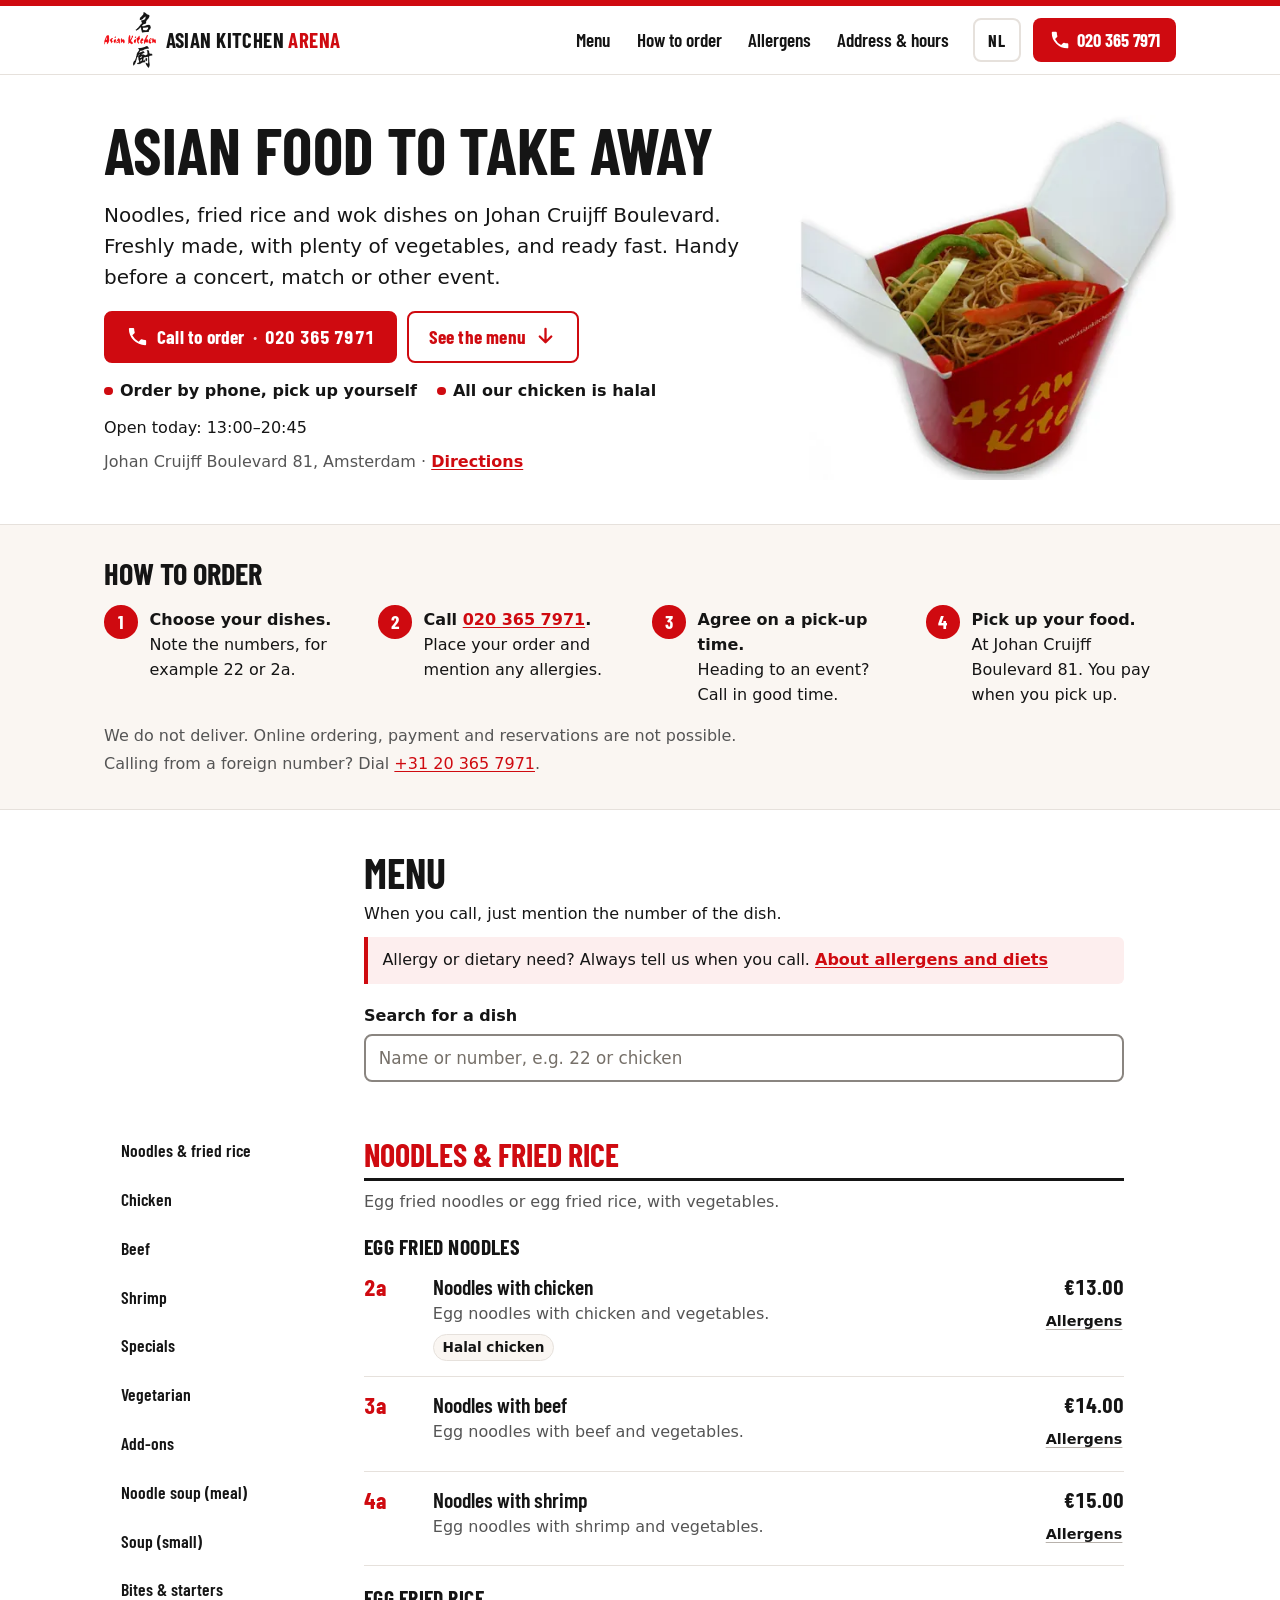
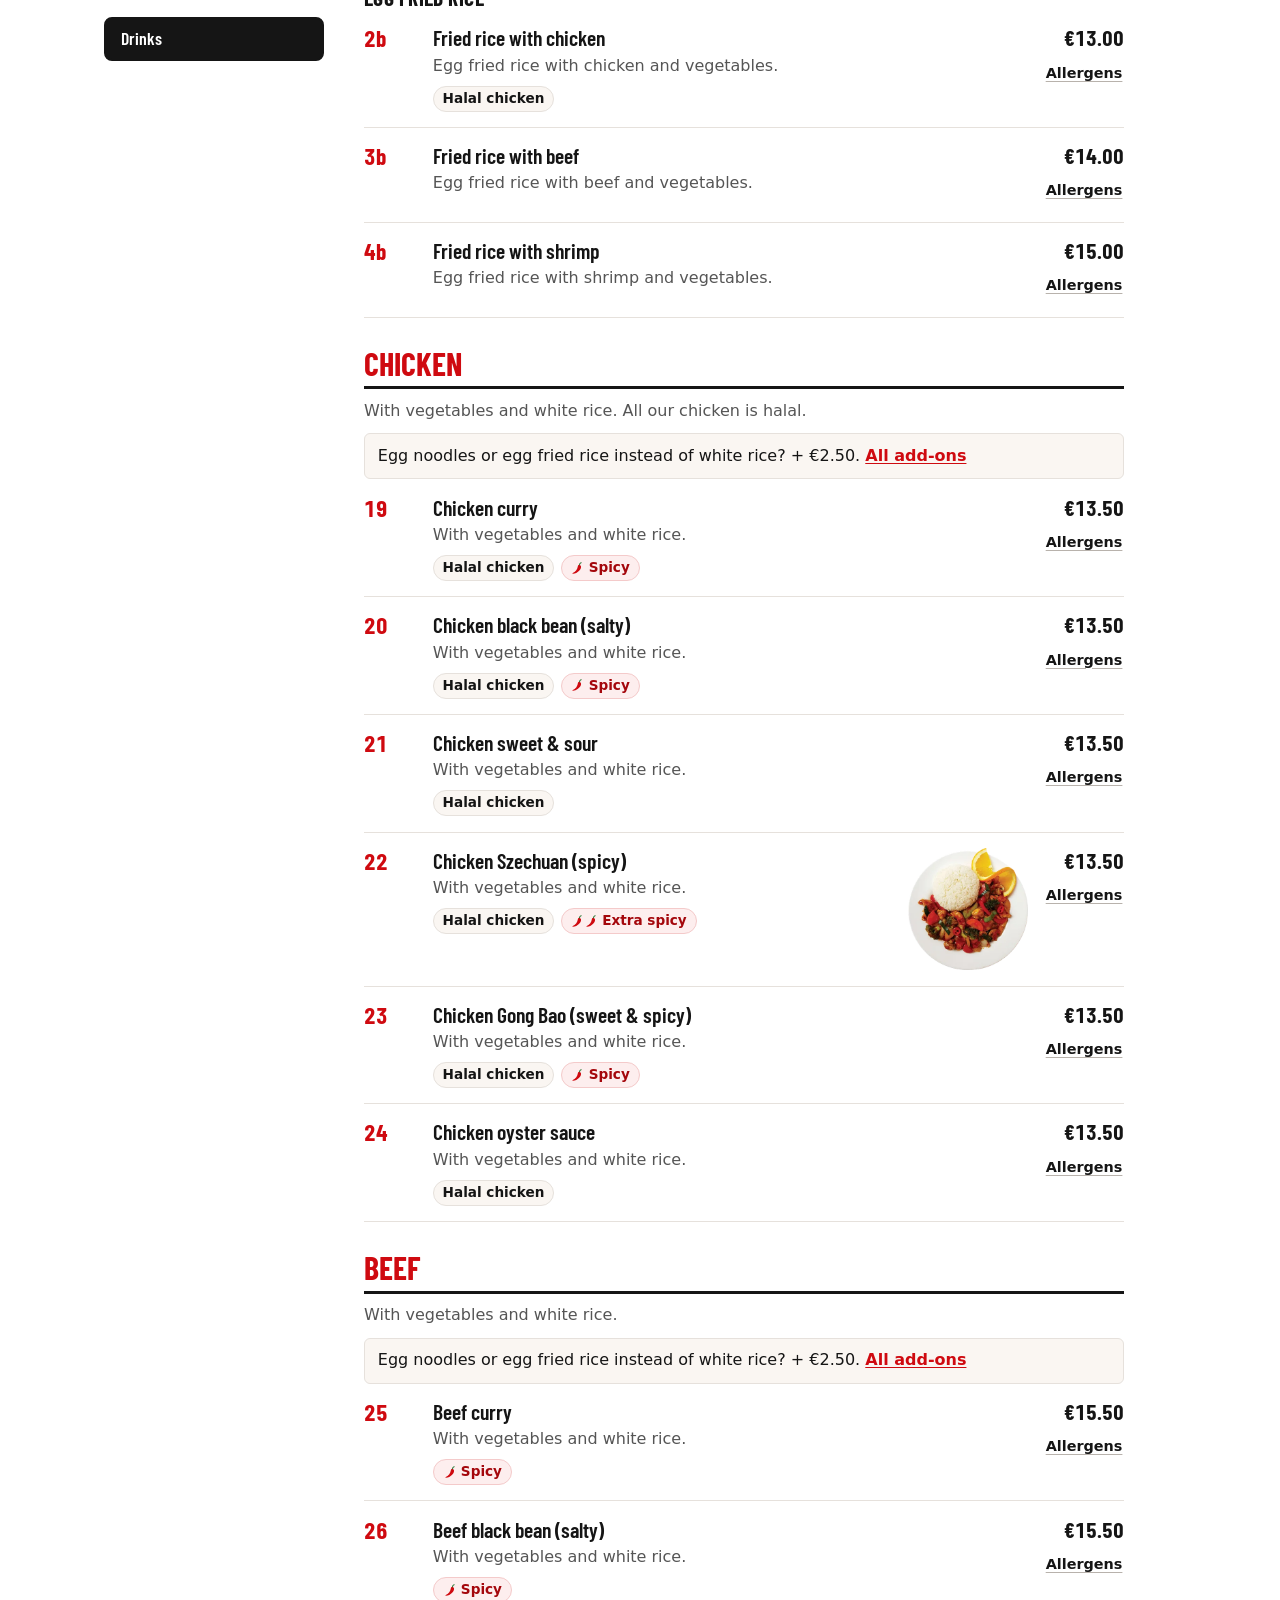
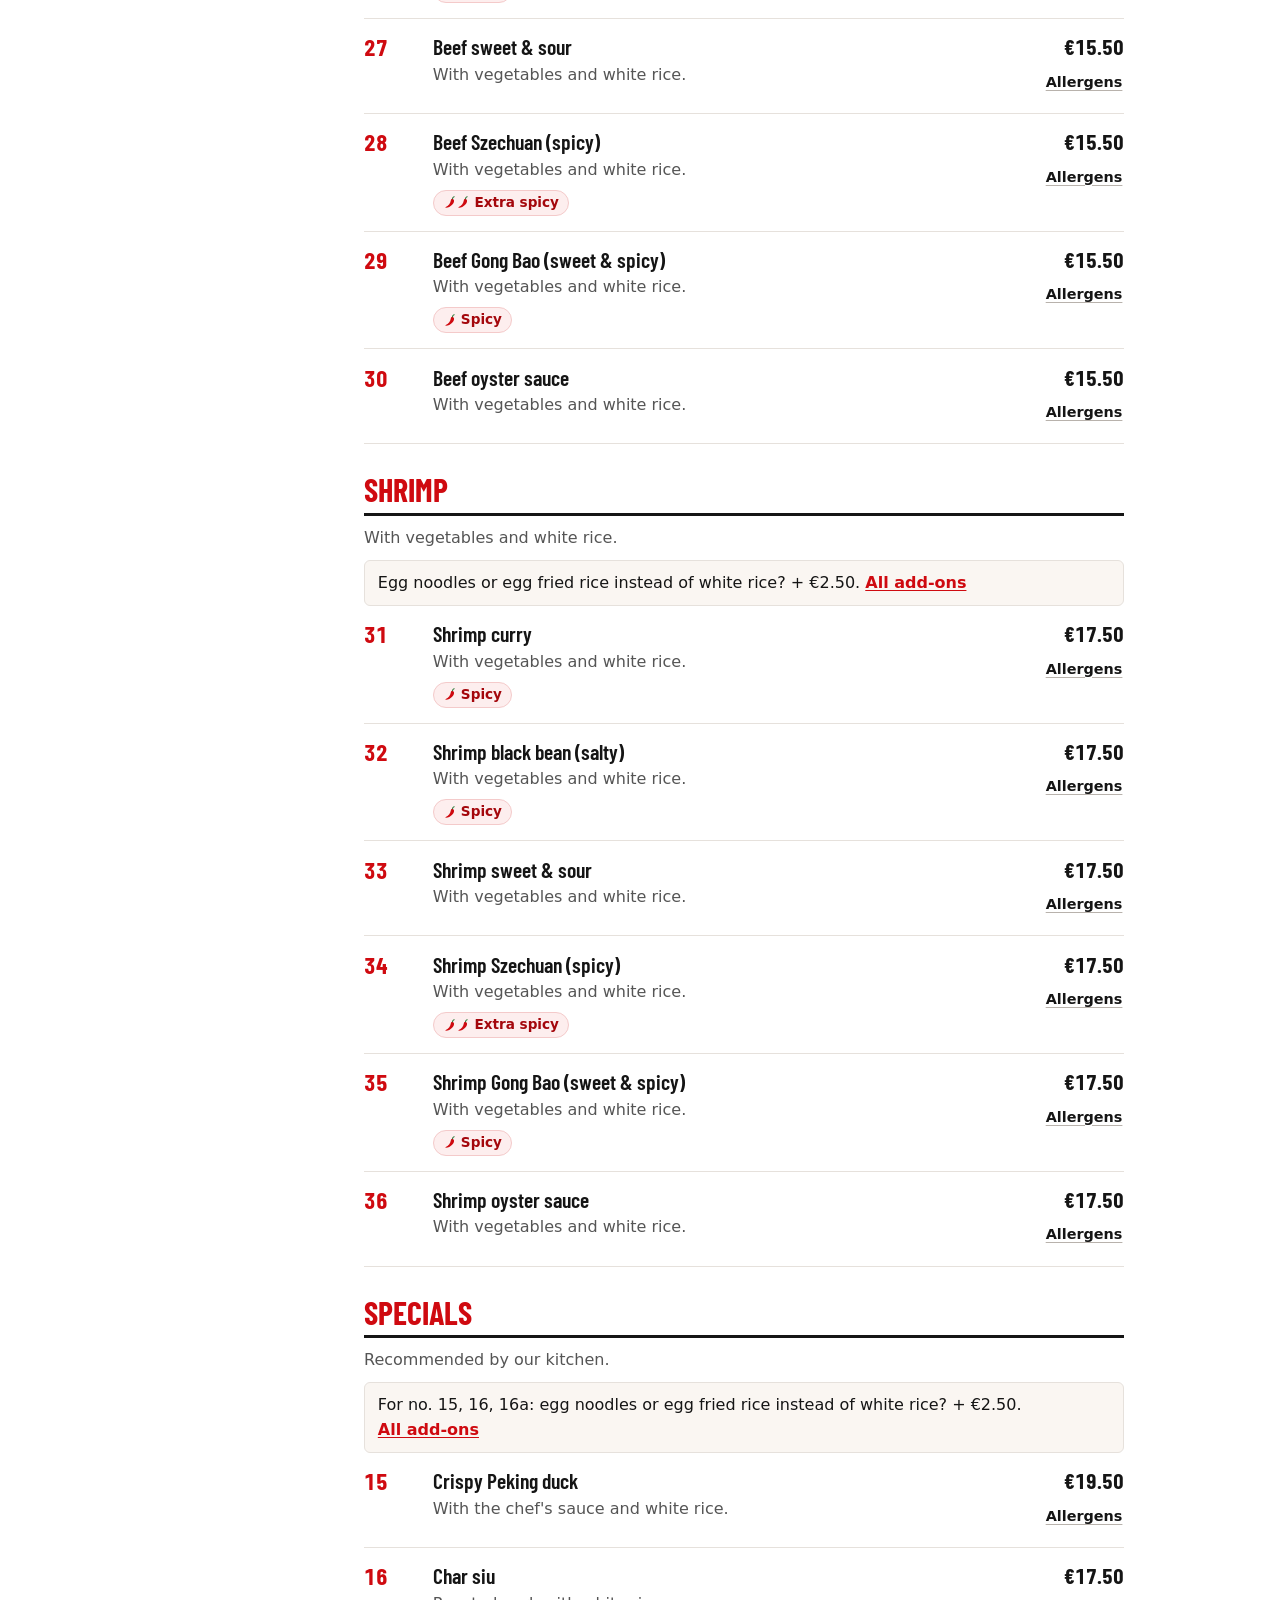
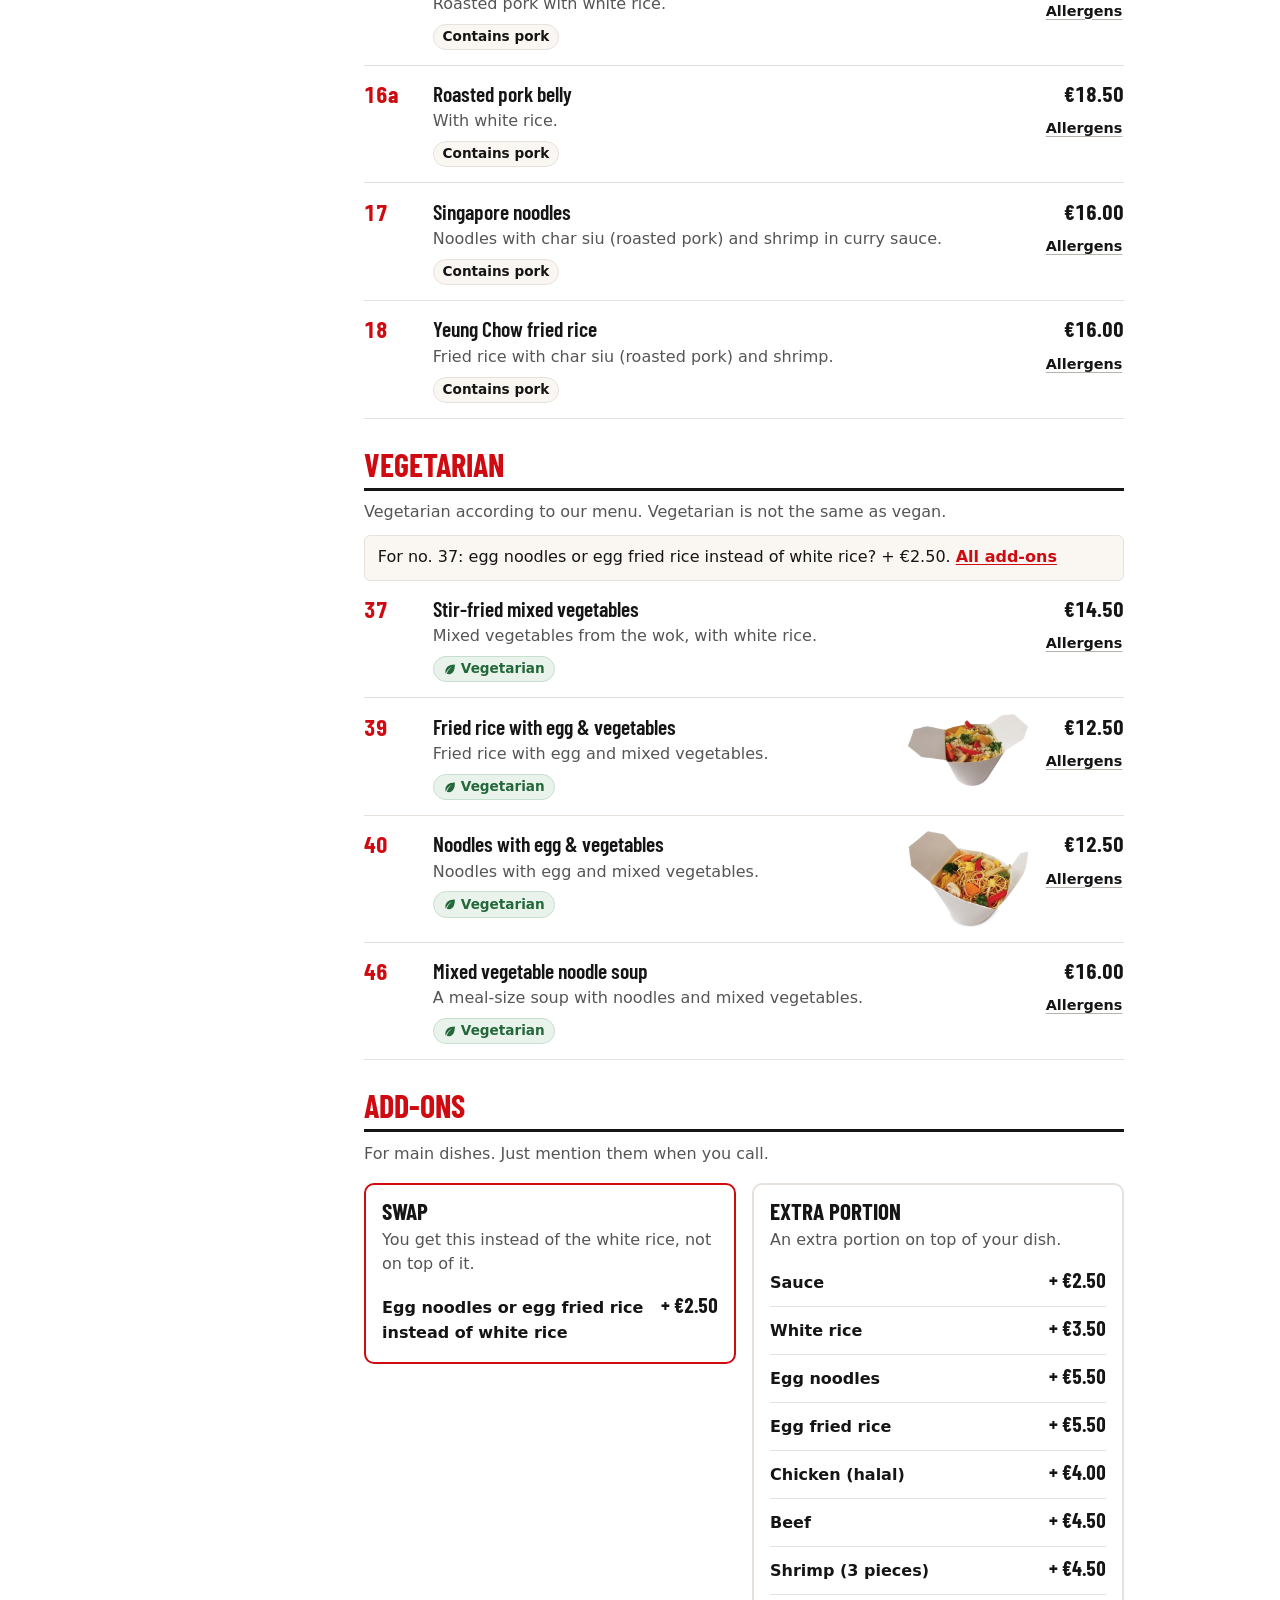
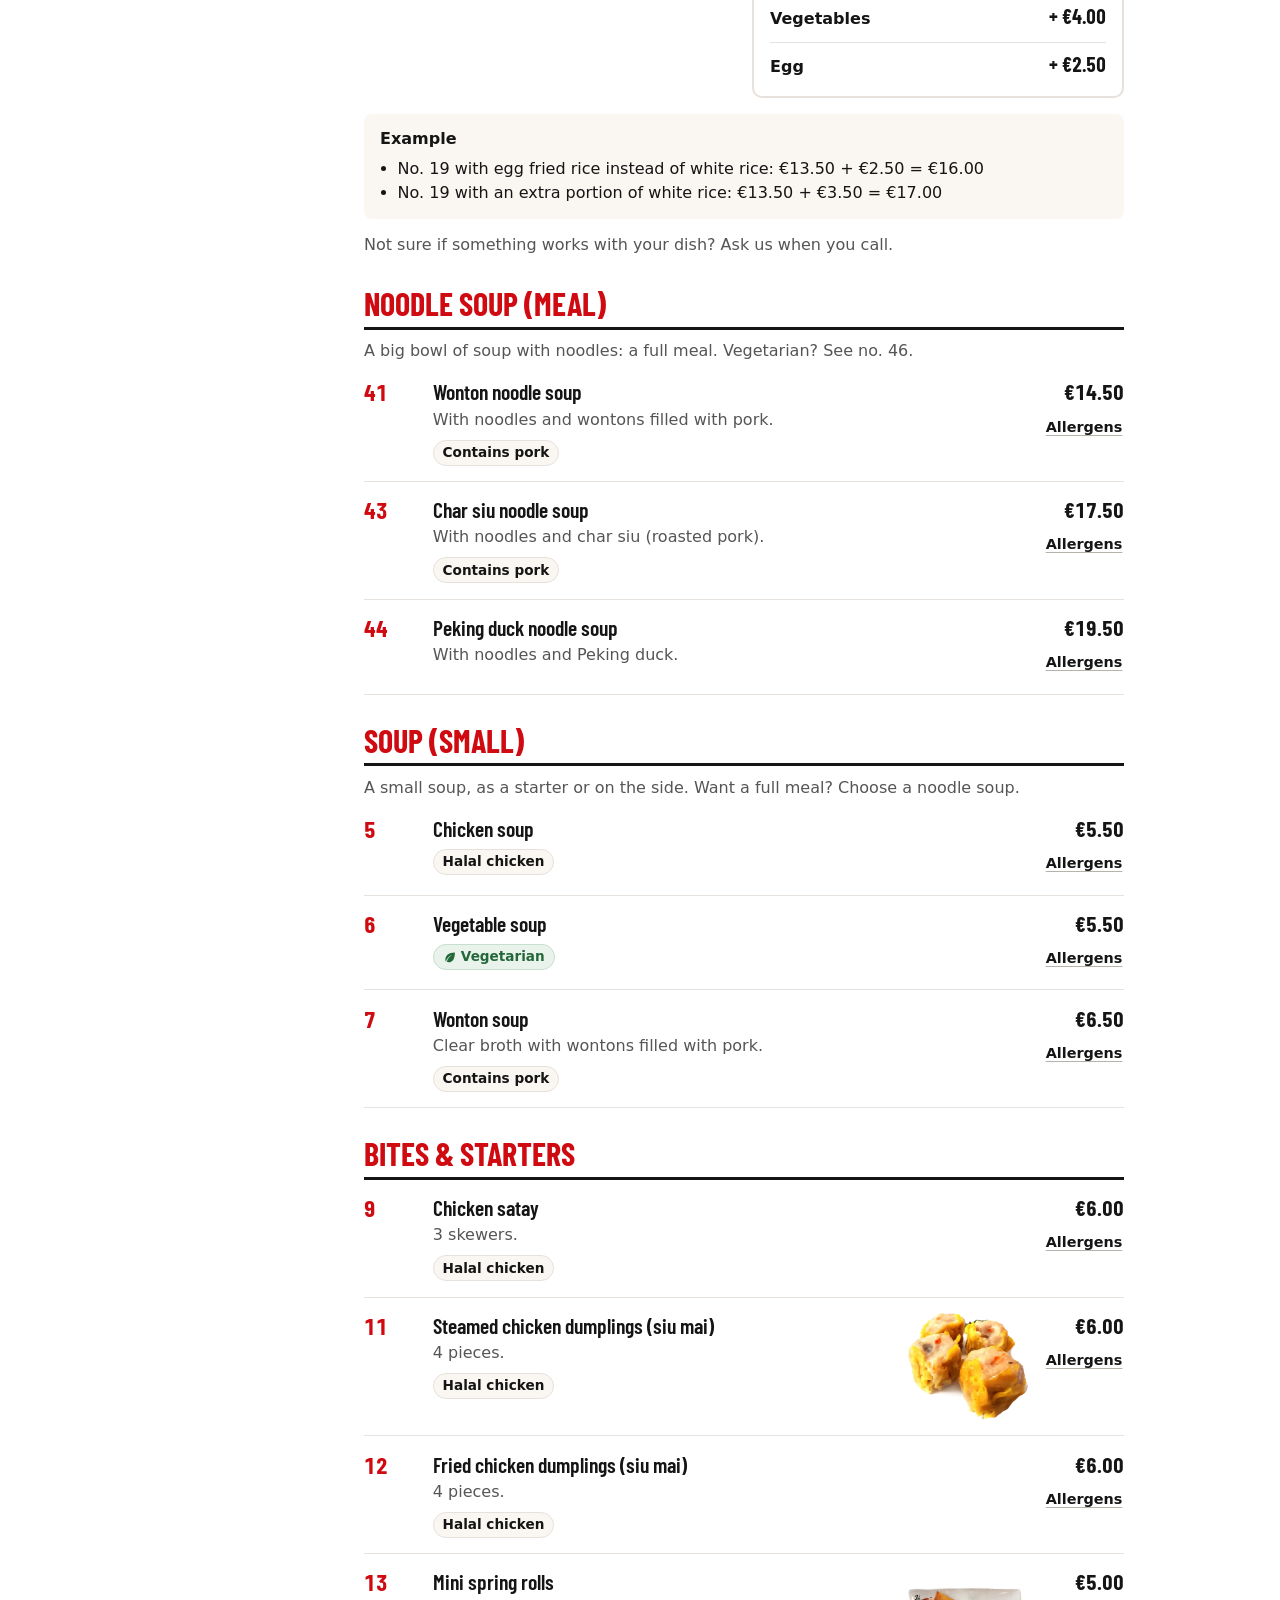
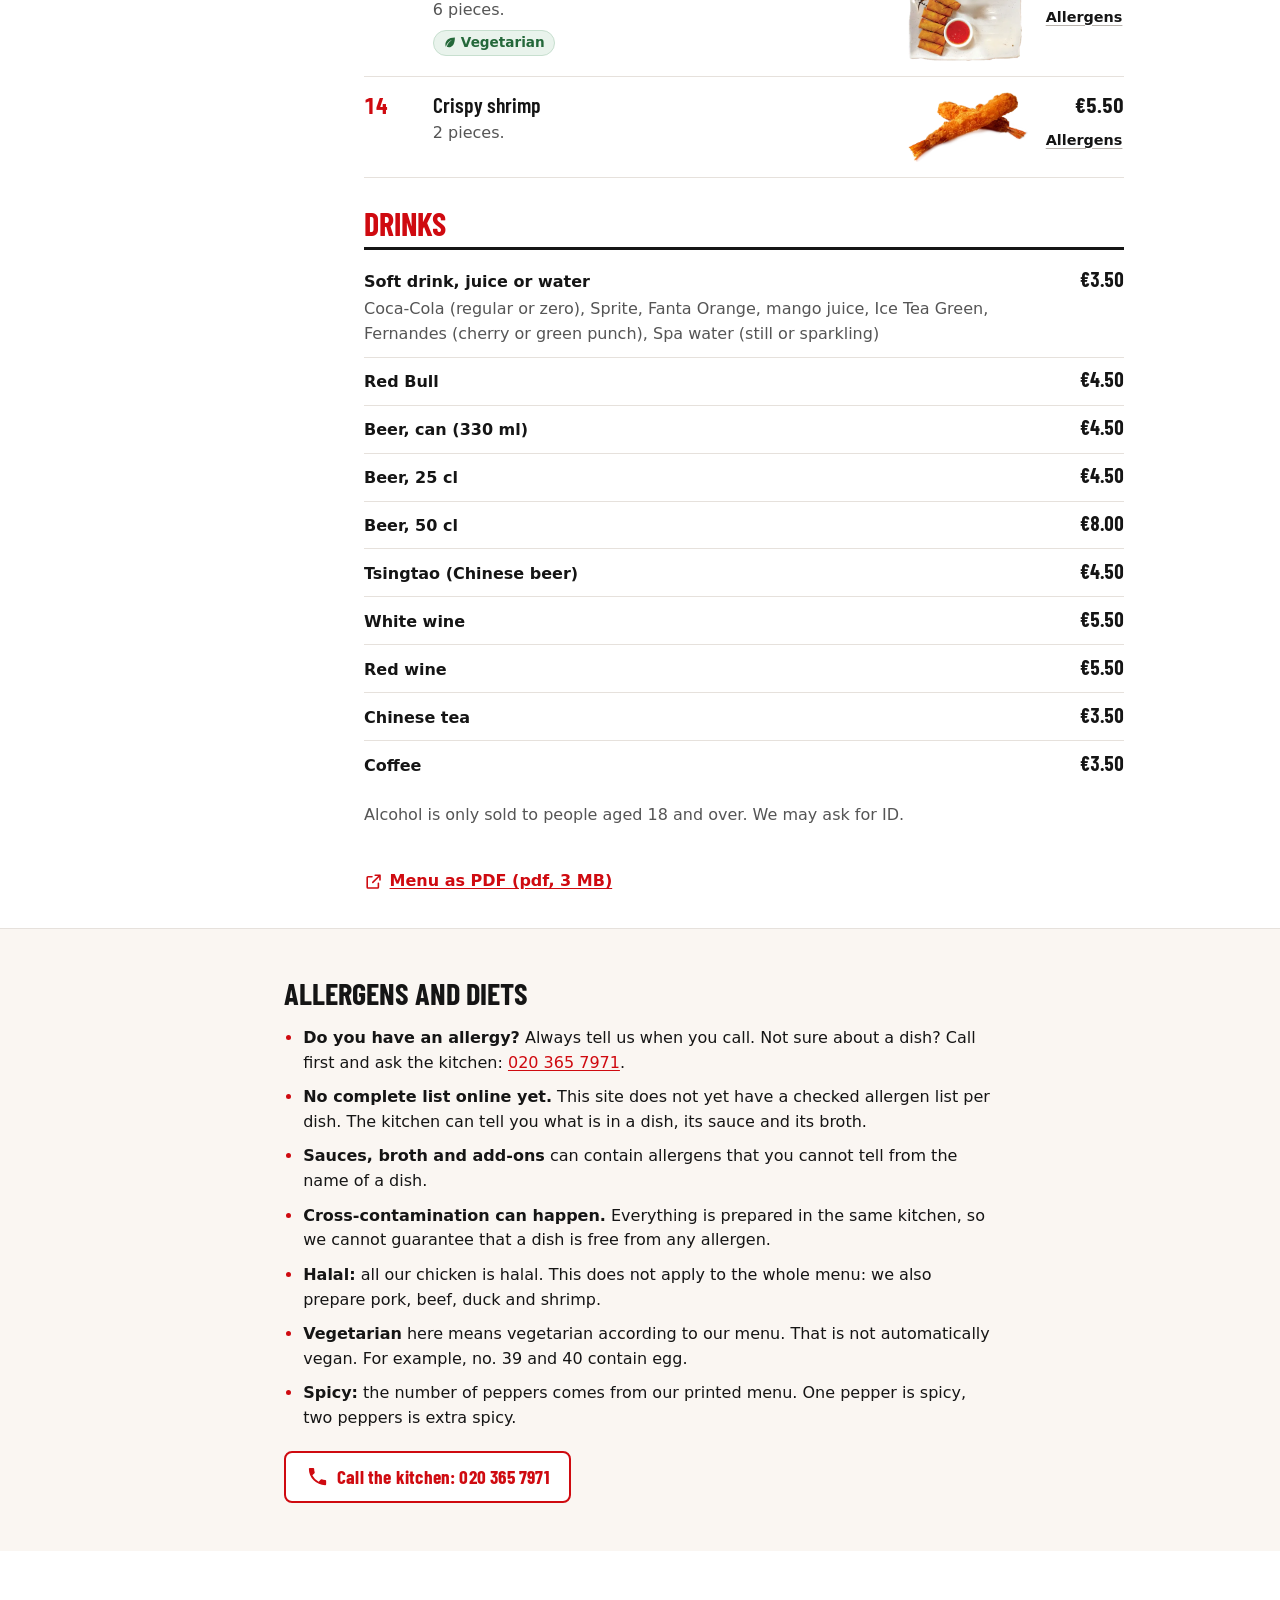
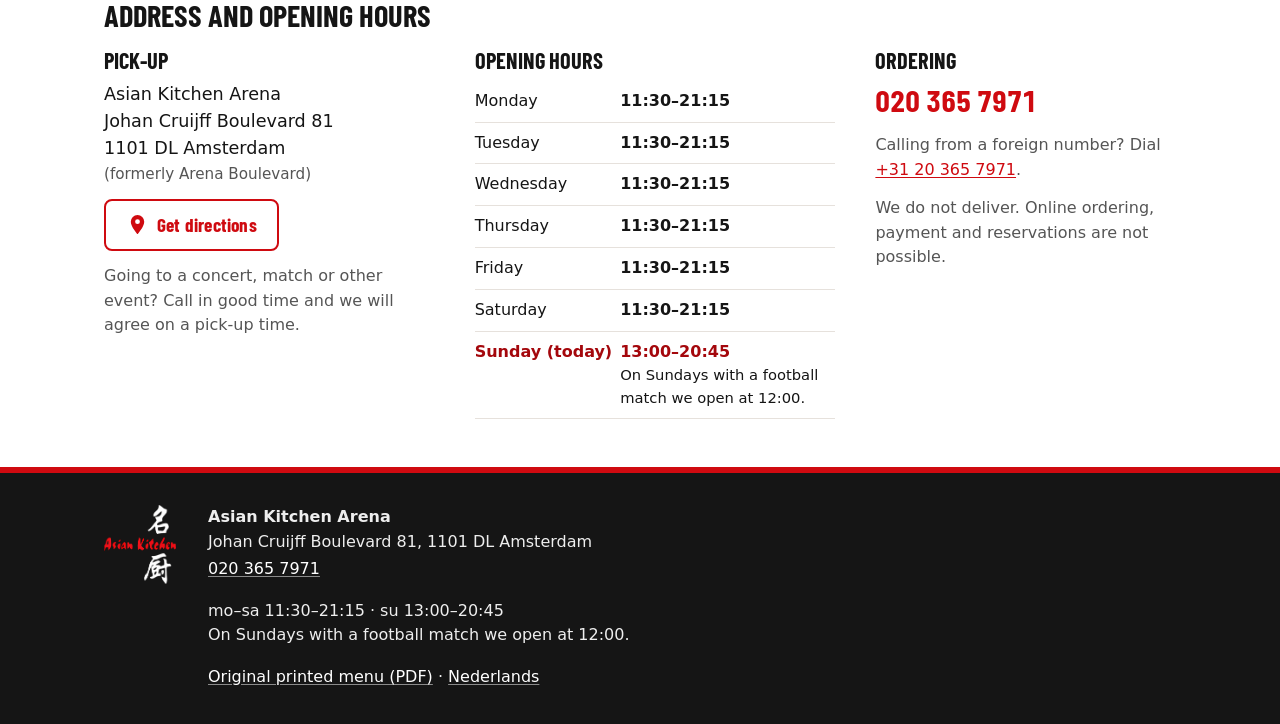
==== en/index.html @ 1660f2df "Preview van 5841d98" ====
<!doctype html>
<html lang="en" class="no-js">
<head>
<meta charset="utf-8">
<meta name="viewport" content="width=device-width, initial-scale=1">
<title>Asian Kitchen Arena – Asian takeaway on Johan Cruijff Boulevard, Amsterdam</title>
<meta name="description" content="Noodles, fried rice, wok dishes and soup to take away at Johan Cruijff Boulevard 81, Amsterdam. See the menu and call 020 365 7971 to order.">
<meta name="robots" content="noindex, nofollow">
<link rel="canonical" href="https://gwnquintenman.github.io/asian-kitchen-arena-website/en/">
<link rel="alternate" hreflang="nl" href="https://gwnquintenman.github.io/asian-kitchen-arena-website/">
<link rel="alternate" hreflang="en" href="https://gwnquintenman.github.io/asian-kitchen-arena-website/en/">
<link rel="alternate" hreflang="x-default" href="https://gwnquintenman.github.io/asian-kitchen-arena-website/">
<meta name="theme-color" content="#cf0a10">
<meta property="og:type" content="restaurant">
<meta property="og:title" content="Asian Kitchen Arena">
<meta property="og:description" content="Noodles, fried rice, wok dishes and soup to take away at Johan Cruijff Boulevard 81, Amsterdam. See the menu and call 020 365 7971 to order.">
<meta property="og:url" content="https://gwnquintenman.github.io/asian-kitchen-arena-website/en/">
<meta property="og:image" content="https://gwnquintenman.github.io/asian-kitchen-arena-website/images/deelafbeelding.jpg">
<meta property="og:locale" content="en_GB">
<link rel="icon" type="image/png" sizes="48x48" href="../images/favicon-48.png">
<link rel="apple-touch-icon" href="../images/apple-touch-icon.png">
<link rel="preload" href="../fonts/barlow-condensed-700.woff2" as="font" type="font/woff2" crossorigin>
<link rel="stylesheet" href="../assets/styles.css?v=mvmt960r">
<script>document.documentElement.classList.replace('no-js','js')</script>
<script type="application/ld+json">{"@context":"https://schema.org","@type":"Restaurant","name":"Asian Kitchen Arena","url":"https://gwnquintenman.github.io/asian-kitchen-arena-website/en/","image":"https://gwnquintenman.github.io/asian-kitchen-arena-website/images/deelafbeelding.jpg","logo":"https://gwnquintenman.github.io/asian-kitchen-arena-website/images/icon-512.png","telephone":"+31 20 365 7971","address":{"@type":"PostalAddress","streetAddress":"Johan Cruijff Boulevard 81","postalCode":"1101 DL","addressLocality":"Amsterdam","addressCountry":"NL"},"servesCuisine":["Asian","Chinese"],"priceRange":"€","acceptsReservations":false,"hasMenu":"https://gwnquintenman.github.io/asian-kitchen-arena-website/en/#menu","openingHoursSpecification":[{"@type":"OpeningHoursSpecification","dayOfWeek":["Monday","Tuesday","Wednesday","Thursday","Friday","Saturday"],"opens":"11:30","closes":"21:15"},{"@type":"OpeningHoursSpecification","dayOfWeek":["Sunday"],"opens":"13:00","closes":"20:45"}]}</script>
</head>
<body>
<a class="overslaan" href="#menu">Skip to the menu</a>
<header class="kop">
  <div class="wrap kop__in">
    <a class="merk" href="./" aria-label="Asian Kitchen Arena">
      <img src="../images/logo-licht.png" alt="" width="66" height="72">
      <span class="merk__naam">Asian Kitchen <span>Arena</span></span>
    </a>
    <nav class="kop__nav" aria-label="Main menu">
      <a href="#menu">Menu</a>
      <a href="#bestellen">How to order</a>
      <a href="#allergenen">Allergens</a>
      <a href="#ophalen">Address &amp; hours</a>
    </nav>
    <a class="taal" href="../" hreflang="nl" lang="nl" title="Lees deze pagina in het Nederlands"><span class="vh">Lees deze pagina in het Nederlands: </span>NL</a>
    <a class="kop__bel" href="tel:+31203657971"><svg class="i" viewBox="0 0 24 24" aria-hidden="true"><path d="M6.6 10.8a15.2 15.2 0 0 0 6.6 6.6l2.2-2.2a1 1 0 0 1 1-.25 11.4 11.4 0 0 0 3.6.57 1 1 0 0 1 1 1V20a1 1 0 0 1-1 1A17 17 0 0 1 3 4a1 1 0 0 1 1-1h3.5a1 1 0 0 1 1 1c0 1.25.2 2.45.57 3.57a1 1 0 0 1-.25 1z" fill="currentColor"/></svg><span>020 365 7971</span></a>
  </div>
</header>

<main>
<section class="intro" aria-labelledby="h-intro">
  <div class="wrap intro__in">
    <div class="intro__tekst">
      <h1 id="h-intro">Asian food to take away</h1>
      <p class="intro__lead">Noodles, fried rice and wok dishes on Johan Cruijff Boulevard. Freshly made, with plenty of vegetables, and ready fast. Handy before a concert, match or other event.</p>
      <div class="intro__knoppen">
        <a class="btn btn--bel js-belknop" href="tel:+31203657971"><svg class="i" viewBox="0 0 24 24" aria-hidden="true"><path d="M6.6 10.8a15.2 15.2 0 0 0 6.6 6.6l2.2-2.2a1 1 0 0 1 1-.25 11.4 11.4 0 0 0 3.6.57 1 1 0 0 1 1 1V20a1 1 0 0 1-1 1A17 17 0 0 1 3 4a1 1 0 0 1 1-1h3.5a1 1 0 0 1 1 1c0 1.25.2 2.45.57 3.57a1 1 0 0 1-.25 1z" fill="currentColor"/></svg><span>Call to order</span><span class="btn__nr">020 365 7971</span></a>
        <a class="btn btn--rand" href="#menu"><span>See the menu</span><svg class="i" viewBox="0 0 24 24" aria-hidden="true"><path d="M12 4v14m0 0-6-6m6 6 6-6" fill="none" stroke="currentColor" stroke-width="2.4" stroke-linecap="round" stroke-linejoin="round"/></svg></a>
      </div>
      <ul class="intro__feiten"><li>Order by phone, pick up yourself</li><li>All our chicken is halal</li></ul>
      <p class="intro__info">
        <span class="intro__tijd" data-vandaag>mo–sa 11:30–21:15 · su 13:00–20:45</span>
        <span class="intro__adres">Johan Cruijff Boulevard 81, Amsterdam <span class="intro__route">· <a href="https://www.google.com/maps/dir/?api=1&destination=Asian+Kitchen%2C+Johan+Cruijff+Boulevard+81%2C+1101+DL+Amsterdam" target="_blank" rel="noopener">Directions</a></span></span>
      </p>
    </div>
    <img class="intro__foto" src="../images/afhaalbox-760.webp" srcset="../images/afhaalbox-440.webp 440w, ../images/afhaalbox-760.webp 760w" sizes="(min-width: 900px) 380px, 46vw" width="760" height="731" alt="Noodles with vegetables in a red Asian Kitchen takeaway box" fetchpriority="high">
  </div>
</section>

<section class="bestel" id="bestellen" aria-labelledby="h-bestellen">
<div class="wrap">
  <h2 id="h-bestellen">How to order</h2>
  <ol class="stappen"><li class="stap"><span class="stap__nr" aria-hidden="true">1</span><p><strong>Choose your dishes.</strong> Note the numbers, for example 22 or 2a.</p></li><li class="stap"><span class="stap__nr" aria-hidden="true">2</span><p><strong>Call <a href="tel:+31203657971" class="tel">020 365 7971</a>.</strong> Place your order and mention any allergies.</p></li><li class="stap"><span class="stap__nr" aria-hidden="true">3</span><p><strong>Agree on a pick-up time.</strong> Heading to an event? Call in good time.</p></li><li class="stap"><span class="stap__nr" aria-hidden="true">4</span><p><strong>Pick up your food.</strong> At Johan Cruijff Boulevard 81. You pay when you pick up.</p></li></ol>
  <p class="bestel__noot">We do not deliver. Online ordering, payment and reservations are not possible.</p>
  <p class="bestel__noot">Calling from a foreign number? Dial <a href="tel:+31203657971" class="tel">+31 20 365 7971</a>.</p>
</div>
</section>

<section class="menu" id="menu" aria-labelledby="h-menu">
<div class="wrap">
  <div class="menu__kop">
    <h2 id="h-menu">Menu</h2>
    <p class="menu__uitleg">When you call, just mention the number of the dish.</p>
    <p class="menu__allergie">Allergy or dietary need? Always tell us when you call. <a href="#allergenen">About allergens and diets</a></p>
    <div class="zoek js-only">
      <label class="zoek__label" for="zoek">Search for a dish</label>
      <div class="zoek__veld">
        <input id="zoek" type="search" inputmode="search" autocomplete="off" spellcheck="false" placeholder="Name or number, e.g. 22 or chicken" aria-describedby="zoek-status">
        <button type="button" class="zoek__wis" hidden>Clear</button>
      </div>
      <p class="zoek__status" id="zoek-status" aria-live="polite"></p>
    </div>
  </div>
  <div class="menu__grid">
    <nav class="cats" aria-label="Menu categories">
      <ul class="cats__lijst"><li><a class="chip" href="#noedels-nasi" data-cat="noedels-nasi">Noodles &amp; fried rice</a></li><li><a class="chip" href="#kip" data-cat="kip">Chicken</a></li><li><a class="chip" href="#rund" data-cat="rund">Beef</a></li><li><a class="chip" href="#garnalen" data-cat="garnalen">Shrimp</a></li><li><a class="chip" href="#specialiteiten" data-cat="specialiteiten">Specials</a></li><li><a class="chip" href="#vegetarisch" data-cat="vegetarisch">Vegetarian</a></li><li><a class="chip" href="#extras" data-cat="extras">Add-ons</a></li><li><a class="chip" href="#noedelsoep" data-cat="noedelsoep">Noodle soup (meal)</a></li><li><a class="chip" href="#soep" data-cat="soep">Soup (small)</a></li><li><a class="chip" href="#bites" data-cat="bites">Bites &amp; starters</a></li><li><a class="chip" href="#dranken" data-cat="dranken">Drinks</a></li></ul>
    </nav>
    <div class="menu__inhoud">
      <div class="zoek__geen" hidden><p class="zoek__geen-tekst"></p><a class="btn btn--bel btn--stapel" href="tel:+31203657971"><svg class="i" viewBox="0 0 24 24" aria-hidden="true"><path d="M6.6 10.8a15.2 15.2 0 0 0 6.6 6.6l2.2-2.2a1 1 0 0 1 1-.25 11.4 11.4 0 0 0 3.6.57 1 1 0 0 1 1 1V20a1 1 0 0 1-1 1A17 17 0 0 1 3 4a1 1 0 0 1 1-1h3.5a1 1 0 0 1 1 1c0 1.25.2 2.45.57 3.57a1 1 0 0 1-.25 1z" fill="currentColor"/></svg><span>Call to order</span><span class="btn__nr">020 365 7971</span></a></div>
      <section class="cat" id="noedels-nasi" aria-labelledby="h-noedels-nasi">
<h3 class="cat__titel" id="h-noedels-nasi">Noodles &amp; fried rice</h3>
<p class="cat__intro">Egg fried noodles or egg fried rice, with vegetables.</p>

<div class="cat__groep"><h4 class="cat__sub">Egg fried noodles</h4>
<ul class="dishes"><li class="dish" id="nr-2a" data-nr="2a" data-zoek="noodles with chicken noedels met kip egg noodles with chicken and vegetables halal chicken">
  <p class="dish__nr"><span class="vh">Number </span>2a</p>
  <div class="dish__main">
    <h4 class="dish__naam">Noodles with chicken</h4>
    <p class="dish__inhoud">Egg noodles with chicken and vegetables.</p>
    <p class="dish__meta"><span class="tag tag--halal-kip">Halal chicken</span></p>
  </div>
  <div class="dish__zij">
    <p class="dish__prijs">€13.00</p>
    <button type="button" class="dish__allergie js-only" data-nr="2a" aria-label="Allergens for no. 2a, Noodles with chicken">Allergens</button>
  </div>
  
</li>
<li class="dish" id="nr-3a" data-nr="3a" data-zoek="noodles with beef noedels met rundvlees egg noodles with beef and vegetables">
  <p class="dish__nr"><span class="vh">Number </span>3a</p>
  <div class="dish__main">
    <h4 class="dish__naam">Noodles with beef</h4>
    <p class="dish__inhoud">Egg noodles with beef and vegetables.</p>
    
  </div>
  <div class="dish__zij">
    <p class="dish__prijs">€14.00</p>
    <button type="button" class="dish__allergie js-only" data-nr="3a" aria-label="Allergens for no. 3a, Noodles with beef">Allergens</button>
  </div>
  
</li>
<li class="dish" id="nr-4a" data-nr="4a" data-zoek="noodles with shrimp noedels met garnalen egg noodles with shrimp and vegetables">
  <p class="dish__nr"><span class="vh">Number </span>4a</p>
  <div class="dish__main">
    <h4 class="dish__naam">Noodles with shrimp</h4>
    <p class="dish__inhoud">Egg noodles with shrimp and vegetables.</p>
    
  </div>
  <div class="dish__zij">
    <p class="dish__prijs">€15.00</p>
    <button type="button" class="dish__allergie js-only" data-nr="4a" aria-label="Allergens for no. 4a, Noodles with shrimp">Allergens</button>
  </div>
  
</li></ul></div>
<div class="cat__groep"><h4 class="cat__sub">Egg fried rice</h4>
<ul class="dishes"><li class="dish" id="nr-2b" data-nr="2b" data-zoek="fried rice with chicken nasi met kip egg fried rice with chicken and vegetables halal chicken">
  <p class="dish__nr"><span class="vh">Number </span>2b</p>
  <div class="dish__main">
    <h4 class="dish__naam">Fried rice with chicken</h4>
    <p class="dish__inhoud">Egg fried rice with chicken and vegetables.</p>
    <p class="dish__meta"><span class="tag tag--halal-kip">Halal chicken</span></p>
  </div>
  <div class="dish__zij">
    <p class="dish__prijs">€13.00</p>
    <button type="button" class="dish__allergie js-only" data-nr="2b" aria-label="Allergens for no. 2b, Fried rice with chicken">Allergens</button>
  </div>
  
</li>
<li class="dish" id="nr-3b" data-nr="3b" data-zoek="fried rice with beef nasi met rundvlees egg fried rice with beef and vegetables">
  <p class="dish__nr"><span class="vh">Number </span>3b</p>
  <div class="dish__main">
    <h4 class="dish__naam">Fried rice with beef</h4>
    <p class="dish__inhoud">Egg fried rice with beef and vegetables.</p>
    
  </div>
  <div class="dish__zij">
    <p class="dish__prijs">€14.00</p>
    <button type="button" class="dish__allergie js-only" data-nr="3b" aria-label="Allergens for no. 3b, Fried rice with beef">Allergens</button>
  </div>
  
</li>
<li class="dish" id="nr-4b" data-nr="4b" data-zoek="fried rice with shrimp nasi met garnalen egg fried rice with shrimp and vegetables">
  <p class="dish__nr"><span class="vh">Number </span>4b</p>
  <div class="dish__main">
    <h4 class="dish__naam">Fried rice with shrimp</h4>
    <p class="dish__inhoud">Egg fried rice with shrimp and vegetables.</p>
    
  </div>
  <div class="dish__zij">
    <p class="dish__prijs">€15.00</p>
    <button type="button" class="dish__allergie js-only" data-nr="4b" aria-label="Allergens for no. 4b, Fried rice with shrimp">Allergens</button>
  </div>
  
</li></ul></div>
</section>
<section class="cat" id="kip" aria-labelledby="h-kip">
<h3 class="cat__titel" id="h-kip">Chicken</h3>
<p class="cat__intro">With vegetables and white rice. All our chicken is halal.</p>
<p class="cat__ruil">Egg noodles or egg fried rice instead of white rice? + €2.50. <a href="#extras">All add-ons</a></p>
<ul class="dishes"><li class="dish" id="nr-19" data-nr="19" data-zoek="chicken curry kip met kerriesaus with vegetables and white rice halal chicken">
  <p class="dish__nr"><span class="vh">Number </span>19</p>
  <div class="dish__main">
    <h4 class="dish__naam">Chicken curry</h4>
    <p class="dish__inhoud">With vegetables and white rice.</p>
    <p class="dish__meta"><span class="tag tag--halal-kip">Halal chicken</span><span class="tag tag--peper"><svg class="i i--peper" viewBox="0 0 24 24" aria-hidden="true"><path d="M15.5 6.2c1.6.2 3 1.6 3.1 3.4.3 4.6-5.4 11-13.6 11.9-1 .1-1.2-1.1-.3-1.4 5.3-1.9 7.6-6.3 8.4-10.7.3-1.9 1.1-3.4 2.4-3.2z" fill="currentColor"/><path d="M16 6.3c.1-1.6.9-2.9 2.6-3.5" fill="none" stroke="#2f7a3b" stroke-width="1.8" stroke-linecap="round"/></svg>Spicy</span></p>
  </div>
  <div class="dish__zij">
    <p class="dish__prijs">€13.50</p>
    <button type="button" class="dish__allergie js-only" data-nr="19" aria-label="Allergens for no. 19, Chicken curry">Allergens</button>
  </div>
  
</li>
<li class="dish" id="nr-20" data-nr="20" data-zoek="chicken black bean salty kip met zwarte bonensaus zoutig with vegetables and white rice halal chicken">
  <p class="dish__nr"><span class="vh">Number </span>20</p>
  <div class="dish__main">
    <h4 class="dish__naam">Chicken black bean (salty)</h4>
    <p class="dish__inhoud">With vegetables and white rice.</p>
    <p class="dish__meta"><span class="tag tag--halal-kip">Halal chicken</span><span class="tag tag--peper"><svg class="i i--peper" viewBox="0 0 24 24" aria-hidden="true"><path d="M15.5 6.2c1.6.2 3 1.6 3.1 3.4.3 4.6-5.4 11-13.6 11.9-1 .1-1.2-1.1-.3-1.4 5.3-1.9 7.6-6.3 8.4-10.7.3-1.9 1.1-3.4 2.4-3.2z" fill="currentColor"/><path d="M16 6.3c.1-1.6.9-2.9 2.6-3.5" fill="none" stroke="#2f7a3b" stroke-width="1.8" stroke-linecap="round"/></svg>Spicy</span></p>
  </div>
  <div class="dish__zij">
    <p class="dish__prijs">€13.50</p>
    <button type="button" class="dish__allergie js-only" data-nr="20" aria-label="Allergens for no. 20, Chicken black bean (salty)">Allergens</button>
  </div>
  
</li>
<li class="dish" id="nr-21" data-nr="21" data-zoek="chicken sweet sour kip zoetzuur with vegetables and white rice halal chicken">
  <p class="dish__nr"><span class="vh">Number </span>21</p>
  <div class="dish__main">
    <h4 class="dish__naam">Chicken sweet &amp; sour</h4>
    <p class="dish__inhoud">With vegetables and white rice.</p>
    <p class="dish__meta"><span class="tag tag--halal-kip">Halal chicken</span></p>
  </div>
  <div class="dish__zij">
    <p class="dish__prijs">€13.50</p>
    <button type="button" class="dish__allergie js-only" data-nr="21" aria-label="Allergens for no. 21, Chicken sweet &amp; sour">Allergens</button>
  </div>
  
</li>
<li class="dish dish--foto" id="nr-22" data-nr="22" data-zoek="chicken szechuan spicy kip szechuan pittig with vegetables and white rice halal chicken">
  <p class="dish__nr"><span class="vh">Number </span>22</p>
  <div class="dish__main">
    <h4 class="dish__naam">Chicken Szechuan (spicy)</h4>
    <p class="dish__inhoud">With vegetables and white rice.</p>
    <p class="dish__meta"><span class="tag tag--halal-kip">Halal chicken</span><span class="tag tag--peper"><svg class="i i--peper" viewBox="0 0 24 24" aria-hidden="true"><path d="M15.5 6.2c1.6.2 3 1.6 3.1 3.4.3 4.6-5.4 11-13.6 11.9-1 .1-1.2-1.1-.3-1.4 5.3-1.9 7.6-6.3 8.4-10.7.3-1.9 1.1-3.4 2.4-3.2z" fill="currentColor"/><path d="M16 6.3c.1-1.6.9-2.9 2.6-3.5" fill="none" stroke="#2f7a3b" stroke-width="1.8" stroke-linecap="round"/></svg><svg class="i i--peper" viewBox="0 0 24 24" aria-hidden="true"><path d="M15.5 6.2c1.6.2 3 1.6 3.1 3.4.3 4.6-5.4 11-13.6 11.9-1 .1-1.2-1.1-.3-1.4 5.3-1.9 7.6-6.3 8.4-10.7.3-1.9 1.1-3.4 2.4-3.2z" fill="currentColor"/><path d="M16 6.3c.1-1.6.9-2.9 2.6-3.5" fill="none" stroke="#2f7a3b" stroke-width="1.8" stroke-linecap="round"/></svg>Extra spicy</span></p>
  </div>
  <div class="dish__zij">
    <p class="dish__prijs">€13.50</p>
    <button type="button" class="dish__allergie js-only" data-nr="22" aria-label="Allergens for no. 22, Chicken Szechuan (spicy)">Allergens</button>
  </div>
  <img class="dish__foto" src="../images/nr-22.webp" alt="Photo of no. 22, Chicken Szechuan (spicy)" loading="lazy" decoding="async" width="180" height="150">
</li>
<li class="dish" id="nr-23" data-nr="23" data-zoek="chicken gong bao sweet spicy kip gong bao zoet en pittig with vegetables and white rice halal chicken">
  <p class="dish__nr"><span class="vh">Number </span>23</p>
  <div class="dish__main">
    <h4 class="dish__naam">Chicken Gong Bao (sweet &amp; spicy)</h4>
    <p class="dish__inhoud">With vegetables and white rice.</p>
    <p class="dish__meta"><span class="tag tag--halal-kip">Halal chicken</span><span class="tag tag--peper"><svg class="i i--peper" viewBox="0 0 24 24" aria-hidden="true"><path d="M15.5 6.2c1.6.2 3 1.6 3.1 3.4.3 4.6-5.4 11-13.6 11.9-1 .1-1.2-1.1-.3-1.4 5.3-1.9 7.6-6.3 8.4-10.7.3-1.9 1.1-3.4 2.4-3.2z" fill="currentColor"/><path d="M16 6.3c.1-1.6.9-2.9 2.6-3.5" fill="none" stroke="#2f7a3b" stroke-width="1.8" stroke-linecap="round"/></svg>Spicy</span></p>
  </div>
  <div class="dish__zij">
    <p class="dish__prijs">€13.50</p>
    <button type="button" class="dish__allergie js-only" data-nr="23" aria-label="Allergens for no. 23, Chicken Gong Bao (sweet &amp; spicy)">Allergens</button>
  </div>
  
</li>
<li class="dish" id="nr-24" data-nr="24" data-zoek="chicken oyster sauce kip met oestersaus with vegetables and white rice halal chicken">
  <p class="dish__nr"><span class="vh">Number </span>24</p>
  <div class="dish__main">
    <h4 class="dish__naam">Chicken oyster sauce</h4>
    <p class="dish__inhoud">With vegetables and white rice.</p>
    <p class="dish__meta"><span class="tag tag--halal-kip">Halal chicken</span></p>
  </div>
  <div class="dish__zij">
    <p class="dish__prijs">€13.50</p>
    <button type="button" class="dish__allergie js-only" data-nr="24" aria-label="Allergens for no. 24, Chicken oyster sauce">Allergens</button>
  </div>
  
</li></ul>
</section>
<section class="cat" id="rund" aria-labelledby="h-rund">
<h3 class="cat__titel" id="h-rund">Beef</h3>
<p class="cat__intro">With vegetables and white rice.</p>
<p class="cat__ruil">Egg noodles or egg fried rice instead of white rice? + €2.50. <a href="#extras">All add-ons</a></p>
<ul class="dishes"><li class="dish" id="nr-25" data-nr="25" data-zoek="beef curry rundvlees met kerriesaus with vegetables and white rice">
  <p class="dish__nr"><span class="vh">Number </span>25</p>
  <div class="dish__main">
    <h4 class="dish__naam">Beef curry</h4>
    <p class="dish__inhoud">With vegetables and white rice.</p>
    <p class="dish__meta"><span class="tag tag--peper"><svg class="i i--peper" viewBox="0 0 24 24" aria-hidden="true"><path d="M15.5 6.2c1.6.2 3 1.6 3.1 3.4.3 4.6-5.4 11-13.6 11.9-1 .1-1.2-1.1-.3-1.4 5.3-1.9 7.6-6.3 8.4-10.7.3-1.9 1.1-3.4 2.4-3.2z" fill="currentColor"/><path d="M16 6.3c.1-1.6.9-2.9 2.6-3.5" fill="none" stroke="#2f7a3b" stroke-width="1.8" stroke-linecap="round"/></svg>Spicy</span></p>
  </div>
  <div class="dish__zij">
    <p class="dish__prijs">€15.50</p>
    <button type="button" class="dish__allergie js-only" data-nr="25" aria-label="Allergens for no. 25, Beef curry">Allergens</button>
  </div>
  
</li>
<li class="dish" id="nr-26" data-nr="26" data-zoek="beef black bean salty rundvlees met zwarte bonensaus zoutig with vegetables and white rice">
  <p class="dish__nr"><span class="vh">Number </span>26</p>
  <div class="dish__main">
    <h4 class="dish__naam">Beef black bean (salty)</h4>
    <p class="dish__inhoud">With vegetables and white rice.</p>
    <p class="dish__meta"><span class="tag tag--peper"><svg class="i i--peper" viewBox="0 0 24 24" aria-hidden="true"><path d="M15.5 6.2c1.6.2 3 1.6 3.1 3.4.3 4.6-5.4 11-13.6 11.9-1 .1-1.2-1.1-.3-1.4 5.3-1.9 7.6-6.3 8.4-10.7.3-1.9 1.1-3.4 2.4-3.2z" fill="currentColor"/><path d="M16 6.3c.1-1.6.9-2.9 2.6-3.5" fill="none" stroke="#2f7a3b" stroke-width="1.8" stroke-linecap="round"/></svg>Spicy</span></p>
  </div>
  <div class="dish__zij">
    <p class="dish__prijs">€15.50</p>
    <button type="button" class="dish__allergie js-only" data-nr="26" aria-label="Allergens for no. 26, Beef black bean (salty)">Allergens</button>
  </div>
  
</li>
<li class="dish" id="nr-27" data-nr="27" data-zoek="beef sweet sour rundvlees zoetzuur with vegetables and white rice">
  <p class="dish__nr"><span class="vh">Number </span>27</p>
  <div class="dish__main">
    <h4 class="dish__naam">Beef sweet &amp; sour</h4>
    <p class="dish__inhoud">With vegetables and white rice.</p>
    
  </div>
  <div class="dish__zij">
    <p class="dish__prijs">€15.50</p>
    <button type="button" class="dish__allergie js-only" data-nr="27" aria-label="Allergens for no. 27, Beef sweet &amp; sour">Allergens</button>
  </div>
  
</li>
<li class="dish" id="nr-28" data-nr="28" data-zoek="beef szechuan spicy rundvlees szechuan pittig with vegetables and white rice">
  <p class="dish__nr"><span class="vh">Number </span>28</p>
  <div class="dish__main">
    <h4 class="dish__naam">Beef Szechuan (spicy)</h4>
    <p class="dish__inhoud">With vegetables and white rice.</p>
    <p class="dish__meta"><span class="tag tag--peper"><svg class="i i--peper" viewBox="0 0 24 24" aria-hidden="true"><path d="M15.5 6.2c1.6.2 3 1.6 3.1 3.4.3 4.6-5.4 11-13.6 11.9-1 .1-1.2-1.1-.3-1.4 5.3-1.9 7.6-6.3 8.4-10.7.3-1.9 1.1-3.4 2.4-3.2z" fill="currentColor"/><path d="M16 6.3c.1-1.6.9-2.9 2.6-3.5" fill="none" stroke="#2f7a3b" stroke-width="1.8" stroke-linecap="round"/></svg><svg class="i i--peper" viewBox="0 0 24 24" aria-hidden="true"><path d="M15.5 6.2c1.6.2 3 1.6 3.1 3.4.3 4.6-5.4 11-13.6 11.9-1 .1-1.2-1.1-.3-1.4 5.3-1.9 7.6-6.3 8.4-10.7.3-1.9 1.1-3.4 2.4-3.2z" fill="currentColor"/><path d="M16 6.3c.1-1.6.9-2.9 2.6-3.5" fill="none" stroke="#2f7a3b" stroke-width="1.8" stroke-linecap="round"/></svg>Extra spicy</span></p>
  </div>
  <div class="dish__zij">
    <p class="dish__prijs">€15.50</p>
    <button type="button" class="dish__allergie js-only" data-nr="28" aria-label="Allergens for no. 28, Beef Szechuan (spicy)">Allergens</button>
  </div>
  
</li>
<li class="dish" id="nr-29" data-nr="29" data-zoek="beef gong bao sweet spicy rundvlees gong bao zoet en pittig with vegetables and white rice">
  <p class="dish__nr"><span class="vh">Number </span>29</p>
  <div class="dish__main">
    <h4 class="dish__naam">Beef Gong Bao (sweet &amp; spicy)</h4>
    <p class="dish__inhoud">With vegetables and white rice.</p>
    <p class="dish__meta"><span class="tag tag--peper"><svg class="i i--peper" viewBox="0 0 24 24" aria-hidden="true"><path d="M15.5 6.2c1.6.2 3 1.6 3.1 3.4.3 4.6-5.4 11-13.6 11.9-1 .1-1.2-1.1-.3-1.4 5.3-1.9 7.6-6.3 8.4-10.7.3-1.9 1.1-3.4 2.4-3.2z" fill="currentColor"/><path d="M16 6.3c.1-1.6.9-2.9 2.6-3.5" fill="none" stroke="#2f7a3b" stroke-width="1.8" stroke-linecap="round"/></svg>Spicy</span></p>
  </div>
  <div class="dish__zij">
    <p class="dish__prijs">€15.50</p>
    <button type="button" class="dish__allergie js-only" data-nr="29" aria-label="Allergens for no. 29, Beef Gong Bao (sweet &amp; spicy)">Allergens</button>
  </div>
  
</li>
<li class="dish" id="nr-30" data-nr="30" data-zoek="beef oyster sauce rundvlees met oestersaus with vegetables and white rice">
  <p class="dish__nr"><span class="vh">Number </span>30</p>
  <div class="dish__main">
    <h4 class="dish__naam">Beef oyster sauce</h4>
    <p class="dish__inhoud">With vegetables and white rice.</p>
    
  </div>
  <div class="dish__zij">
    <p class="dish__prijs">€15.50</p>
    <button type="button" class="dish__allergie js-only" data-nr="30" aria-label="Allergens for no. 30, Beef oyster sauce">Allergens</button>
  </div>
  
</li></ul>
</section>
<section class="cat" id="garnalen" aria-labelledby="h-garnalen">
<h3 class="cat__titel" id="h-garnalen">Shrimp</h3>
<p class="cat__intro">With vegetables and white rice.</p>
<p class="cat__ruil">Egg noodles or egg fried rice instead of white rice? + €2.50. <a href="#extras">All add-ons</a></p>
<ul class="dishes"><li class="dish" id="nr-31" data-nr="31" data-zoek="shrimp curry garnalen met kerriesaus with vegetables and white rice">
  <p class="dish__nr"><span class="vh">Number </span>31</p>
  <div class="dish__main">
    <h4 class="dish__naam">Shrimp curry</h4>
    <p class="dish__inhoud">With vegetables and white rice.</p>
    <p class="dish__meta"><span class="tag tag--peper"><svg class="i i--peper" viewBox="0 0 24 24" aria-hidden="true"><path d="M15.5 6.2c1.6.2 3 1.6 3.1 3.4.3 4.6-5.4 11-13.6 11.9-1 .1-1.2-1.1-.3-1.4 5.3-1.9 7.6-6.3 8.4-10.7.3-1.9 1.1-3.4 2.4-3.2z" fill="currentColor"/><path d="M16 6.3c.1-1.6.9-2.9 2.6-3.5" fill="none" stroke="#2f7a3b" stroke-width="1.8" stroke-linecap="round"/></svg>Spicy</span></p>
  </div>
  <div class="dish__zij">
    <p class="dish__prijs">€17.50</p>
    <button type="button" class="dish__allergie js-only" data-nr="31" aria-label="Allergens for no. 31, Shrimp curry">Allergens</button>
  </div>
  
</li>
<li class="dish" id="nr-32" data-nr="32" data-zoek="shrimp black bean salty garnalen met zwarte bonensaus zoutig with vegetables and white rice">
  <p class="dish__nr"><span class="vh">Number </span>32</p>
  <div class="dish__main">
    <h4 class="dish__naam">Shrimp black bean (salty)</h4>
    <p class="dish__inhoud">With vegetables and white rice.</p>
    <p class="dish__meta"><span class="tag tag--peper"><svg class="i i--peper" viewBox="0 0 24 24" aria-hidden="true"><path d="M15.5 6.2c1.6.2 3 1.6 3.1 3.4.3 4.6-5.4 11-13.6 11.9-1 .1-1.2-1.1-.3-1.4 5.3-1.9 7.6-6.3 8.4-10.7.3-1.9 1.1-3.4 2.4-3.2z" fill="currentColor"/><path d="M16 6.3c.1-1.6.9-2.9 2.6-3.5" fill="none" stroke="#2f7a3b" stroke-width="1.8" stroke-linecap="round"/></svg>Spicy</span></p>
  </div>
  <div class="dish__zij">
    <p class="dish__prijs">€17.50</p>
    <button type="button" class="dish__allergie js-only" data-nr="32" aria-label="Allergens for no. 32, Shrimp black bean (salty)">Allergens</button>
  </div>
  
</li>
<li class="dish" id="nr-33" data-nr="33" data-zoek="shrimp sweet sour garnalen zoetzuur with vegetables and white rice">
  <p class="dish__nr"><span class="vh">Number </span>33</p>
  <div class="dish__main">
    <h4 class="dish__naam">Shrimp sweet &amp; sour</h4>
    <p class="dish__inhoud">With vegetables and white rice.</p>
    
  </div>
  <div class="dish__zij">
    <p class="dish__prijs">€17.50</p>
    <button type="button" class="dish__allergie js-only" data-nr="33" aria-label="Allergens for no. 33, Shrimp sweet &amp; sour">Allergens</button>
  </div>
  
</li>
<li class="dish" id="nr-34" data-nr="34" data-zoek="shrimp szechuan spicy garnalen szechuan pittig with vegetables and white rice">
  <p class="dish__nr"><span class="vh">Number </span>34</p>
  <div class="dish__main">
    <h4 class="dish__naam">Shrimp Szechuan (spicy)</h4>
    <p class="dish__inhoud">With vegetables and white rice.</p>
    <p class="dish__meta"><span class="tag tag--peper"><svg class="i i--peper" viewBox="0 0 24 24" aria-hidden="true"><path d="M15.5 6.2c1.6.2 3 1.6 3.1 3.4.3 4.6-5.4 11-13.6 11.9-1 .1-1.2-1.1-.3-1.4 5.3-1.9 7.6-6.3 8.4-10.7.3-1.9 1.1-3.4 2.4-3.2z" fill="currentColor"/><path d="M16 6.3c.1-1.6.9-2.9 2.6-3.5" fill="none" stroke="#2f7a3b" stroke-width="1.8" stroke-linecap="round"/></svg><svg class="i i--peper" viewBox="0 0 24 24" aria-hidden="true"><path d="M15.5 6.2c1.6.2 3 1.6 3.1 3.4.3 4.6-5.4 11-13.6 11.9-1 .1-1.2-1.1-.3-1.4 5.3-1.9 7.6-6.3 8.4-10.7.3-1.9 1.1-3.4 2.4-3.2z" fill="currentColor"/><path d="M16 6.3c.1-1.6.9-2.9 2.6-3.5" fill="none" stroke="#2f7a3b" stroke-width="1.8" stroke-linecap="round"/></svg>Extra spicy</span></p>
  </div>
  <div class="dish__zij">
    <p class="dish__prijs">€17.50</p>
    <button type="button" class="dish__allergie js-only" data-nr="34" aria-label="Allergens for no. 34, Shrimp Szechuan (spicy)">Allergens</button>
  </div>
  
</li>
<li class="dish" id="nr-35" data-nr="35" data-zoek="shrimp gong bao sweet spicy garnalen gong bao zoet en pittig with vegetables and white rice">
  <p class="dish__nr"><span class="vh">Number </span>35</p>
  <div class="dish__main">
    <h4 class="dish__naam">Shrimp Gong Bao (sweet &amp; spicy)</h4>
    <p class="dish__inhoud">With vegetables and white rice.</p>
    <p class="dish__meta"><span class="tag tag--peper"><svg class="i i--peper" viewBox="0 0 24 24" aria-hidden="true"><path d="M15.5 6.2c1.6.2 3 1.6 3.1 3.4.3 4.6-5.4 11-13.6 11.9-1 .1-1.2-1.1-.3-1.4 5.3-1.9 7.6-6.3 8.4-10.7.3-1.9 1.1-3.4 2.4-3.2z" fill="currentColor"/><path d="M16 6.3c.1-1.6.9-2.9 2.6-3.5" fill="none" stroke="#2f7a3b" stroke-width="1.8" stroke-linecap="round"/></svg>Spicy</span></p>
  </div>
  <div class="dish__zij">
    <p class="dish__prijs">€17.50</p>
    <button type="button" class="dish__allergie js-only" data-nr="35" aria-label="Allergens for no. 35, Shrimp Gong Bao (sweet &amp; spicy)">Allergens</button>
  </div>
  
</li>
<li class="dish" id="nr-36" data-nr="36" data-zoek="shrimp oyster sauce garnalen met oestersaus with vegetables and white rice">
  <p class="dish__nr"><span class="vh">Number </span>36</p>
  <div class="dish__main">
    <h4 class="dish__naam">Shrimp oyster sauce</h4>
    <p class="dish__inhoud">With vegetables and white rice.</p>
    
  </div>
  <div class="dish__zij">
    <p class="dish__prijs">€17.50</p>
    <button type="button" class="dish__allergie js-only" data-nr="36" aria-label="Allergens for no. 36, Shrimp oyster sauce">Allergens</button>
  </div>
  
</li></ul>
</section>
<section class="cat" id="specialiteiten" aria-labelledby="h-specialiteiten">
<h3 class="cat__titel" id="h-specialiteiten">Specials</h3>
<p class="cat__intro">Recommended by our kitchen.</p>
<p class="cat__ruil">For no. 15, 16, 16a: egg noodles or egg fried rice instead of white rice? + €2.50. <a href="#extras">All add-ons</a></p>
<ul class="dishes"><li class="dish" id="nr-15" data-nr="15" data-zoek="crispy peking duck knapperige pekingeend with the chef s sauce and white rice">
  <p class="dish__nr"><span class="vh">Number </span>15</p>
  <div class="dish__main">
    <h4 class="dish__naam">Crispy Peking duck</h4>
    <p class="dish__inhoud">With the chef's sauce and white rice.</p>
    
  </div>
  <div class="dish__zij">
    <p class="dish__prijs">€19.50</p>
    <button type="button" class="dish__allergie js-only" data-nr="15" aria-label="Allergens for no. 15, Crispy Peking duck">Allergens</button>
  </div>
  
</li>
<li class="dish" id="nr-16" data-nr="16" data-zoek="char siu char siu roasted pork with white rice contains pork">
  <p class="dish__nr"><span class="vh">Number </span>16</p>
  <div class="dish__main">
    <h4 class="dish__naam">Char siu</h4>
    <p class="dish__inhoud">Roasted pork with white rice.</p>
    <p class="dish__meta"><span class="tag tag--varkensvlees">Contains pork</span></p>
  </div>
  <div class="dish__zij">
    <p class="dish__prijs">€17.50</p>
    <button type="button" class="dish__allergie js-only" data-nr="16" aria-label="Allergens for no. 16, Char siu">Allergens</button>
  </div>
  
</li>
<li class="dish" id="nr-16a" data-nr="16a" data-zoek="roasted pork belly geroosterd buikspek with white rice contains pork">
  <p class="dish__nr"><span class="vh">Number </span>16a</p>
  <div class="dish__main">
    <h4 class="dish__naam">Roasted pork belly</h4>
    <p class="dish__inhoud">With white rice.</p>
    <p class="dish__meta"><span class="tag tag--varkensvlees">Contains pork</span></p>
  </div>
  <div class="dish__zij">
    <p class="dish__prijs">€18.50</p>
    <button type="button" class="dish__allergie js-only" data-nr="16a" aria-label="Allergens for no. 16a, Roasted pork belly">Allergens</button>
  </div>
  
</li>
<li class="dish" id="nr-17" data-nr="17" data-zoek="singapore noodles noedels singapore noodles with char siu roasted pork and shrimp in curry sauce contains pork">
  <p class="dish__nr"><span class="vh">Number </span>17</p>
  <div class="dish__main">
    <h4 class="dish__naam">Singapore noodles</h4>
    <p class="dish__inhoud">Noodles with char siu (roasted pork) and shrimp in curry sauce.</p>
    <p class="dish__meta"><span class="tag tag--varkensvlees">Contains pork</span></p>
  </div>
  <div class="dish__zij">
    <p class="dish__prijs">€16.00</p>
    <button type="button" class="dish__allergie js-only" data-nr="17" aria-label="Allergens for no. 17, Singapore noodles">Allergens</button>
  </div>
  
</li>
<li class="dish" id="nr-18" data-nr="18" data-zoek="yeung chow fried rice nasi yeung chow fried rice with char siu roasted pork and shrimp contains pork">
  <p class="dish__nr"><span class="vh">Number </span>18</p>
  <div class="dish__main">
    <h4 class="dish__naam">Yeung Chow fried rice</h4>
    <p class="dish__inhoud">Fried rice with char siu (roasted pork) and shrimp.</p>
    <p class="dish__meta"><span class="tag tag--varkensvlees">Contains pork</span></p>
  </div>
  <div class="dish__zij">
    <p class="dish__prijs">€16.00</p>
    <button type="button" class="dish__allergie js-only" data-nr="18" aria-label="Allergens for no. 18, Yeung Chow fried rice">Allergens</button>
  </div>
  
</li></ul>
</section>
<section class="cat" id="vegetarisch" aria-labelledby="h-vegetarisch">
<h3 class="cat__titel" id="h-vegetarisch">Vegetarian</h3>
<p class="cat__intro">Vegetarian according to our menu. Vegetarian is not the same as vegan.</p>
<p class="cat__ruil">For no. 37: egg noodles or egg fried rice instead of white rice? + €2.50. <a href="#extras">All add-ons</a></p>
<ul class="dishes"><li class="dish" id="nr-37" data-nr="37" data-zoek="stir fried mixed vegetables roergebakken groenten mixed vegetables from the wok with white rice vegetarian">
  <p class="dish__nr"><span class="vh">Number </span>37</p>
  <div class="dish__main">
    <h4 class="dish__naam">Stir-fried mixed vegetables</h4>
    <p class="dish__inhoud">Mixed vegetables from the wok, with white rice.</p>
    <p class="dish__meta"><span class="tag tag--vegetarisch"><svg class="i" viewBox="0 0 24 24" aria-hidden="true"><path d="M20 4C9 4 4 9.5 4 16c0 1.4.3 2.6.8 3.6C7 13 11 10 15 8.5c-4 2.3-7 6-8.6 11.2 1 .5 2.1.8 3.4.8C16.5 20.5 20 14 20 4z" fill="currentColor"/></svg>Vegetarian</span></p>
  </div>
  <div class="dish__zij">
    <p class="dish__prijs">€14.50</p>
    <button type="button" class="dish__allergie js-only" data-nr="37" aria-label="Allergens for no. 37, Stir-fried mixed vegetables">Allergens</button>
  </div>
  
</li>
<li class="dish dish--foto" id="nr-39" data-nr="39" data-zoek="fried rice with egg vegetables nasi met ei en groenten fried rice with egg and mixed vegetables vegetarian">
  <p class="dish__nr"><span class="vh">Number </span>39</p>
  <div class="dish__main">
    <h4 class="dish__naam">Fried rice with egg &amp; vegetables</h4>
    <p class="dish__inhoud">Fried rice with egg and mixed vegetables.</p>
    <p class="dish__meta"><span class="tag tag--vegetarisch"><svg class="i" viewBox="0 0 24 24" aria-hidden="true"><path d="M20 4C9 4 4 9.5 4 16c0 1.4.3 2.6.8 3.6C7 13 11 10 15 8.5c-4 2.3-7 6-8.6 11.2 1 .5 2.1.8 3.4.8C16.5 20.5 20 14 20 4z" fill="currentColor"/></svg>Vegetarian</span></p>
  </div>
  <div class="dish__zij">
    <p class="dish__prijs">€12.50</p>
    <button type="button" class="dish__allergie js-only" data-nr="39" aria-label="Allergens for no. 39, Fried rice with egg &amp; vegetables">Allergens</button>
  </div>
  <img class="dish__foto" src="../images/nr-39.webp" alt="Photo of no. 39, Fried rice with egg &amp; vegetables" loading="lazy" decoding="async" width="180" height="150">
</li>
<li class="dish dish--foto" id="nr-40" data-nr="40" data-zoek="noodles with egg vegetables noedels met ei en groenten noodles with egg and mixed vegetables vegetarian">
  <p class="dish__nr"><span class="vh">Number </span>40</p>
  <div class="dish__main">
    <h4 class="dish__naam">Noodles with egg &amp; vegetables</h4>
    <p class="dish__inhoud">Noodles with egg and mixed vegetables.</p>
    <p class="dish__meta"><span class="tag tag--vegetarisch"><svg class="i" viewBox="0 0 24 24" aria-hidden="true"><path d="M20 4C9 4 4 9.5 4 16c0 1.4.3 2.6.8 3.6C7 13 11 10 15 8.5c-4 2.3-7 6-8.6 11.2 1 .5 2.1.8 3.4.8C16.5 20.5 20 14 20 4z" fill="currentColor"/></svg>Vegetarian</span></p>
  </div>
  <div class="dish__zij">
    <p class="dish__prijs">€12.50</p>
    <button type="button" class="dish__allergie js-only" data-nr="40" aria-label="Allergens for no. 40, Noodles with egg &amp; vegetables">Allergens</button>
  </div>
  <img class="dish__foto" src="../images/nr-40.webp" alt="Photo of no. 40, Noodles with egg &amp; vegetables" loading="lazy" decoding="async" width="180" height="150">
</li>
<li class="dish" id="nr-46" data-nr="46" data-zoek="mixed vegetable noodle soup noedelsoep met groenten a meal size soup with noodles and mixed vegetables vegetarian">
  <p class="dish__nr"><span class="vh">Number </span>46</p>
  <div class="dish__main">
    <h4 class="dish__naam">Mixed vegetable noodle soup</h4>
    <p class="dish__inhoud">A meal-size soup with noodles and mixed vegetables.</p>
    <p class="dish__meta"><span class="tag tag--vegetarisch"><svg class="i" viewBox="0 0 24 24" aria-hidden="true"><path d="M20 4C9 4 4 9.5 4 16c0 1.4.3 2.6.8 3.6C7 13 11 10 15 8.5c-4 2.3-7 6-8.6 11.2 1 .5 2.1.8 3.4.8C16.5 20.5 20 14 20 4z" fill="currentColor"/></svg>Vegetarian</span></p>
  </div>
  <div class="dish__zij">
    <p class="dish__prijs">€16.00</p>
    <button type="button" class="dish__allergie js-only" data-nr="46" aria-label="Allergens for no. 46, Mixed vegetable noodle soup">Allergens</button>
  </div>
  
</li></ul>
</section>
<section class="cat cat--extras" id="extras" aria-labelledby="h-extras">
<h3 class="cat__titel" id="h-extras">Add-ons</h3>
<p class="cat__intro">For main dishes. Just mention them when you call.</p>
<div class="extras">
  <div class="extras__blok extras__blok--ruil">
    <h4 class="extras__titel">Swap</h4>
    <p class="extras__uitleg">You get this instead of the white rice, not on top of it.</p>
    <ul class="extras__lijst"><li class="extra" data-zoek="eiernoedels of nasi met ei in plaats van witte rijst egg noodles or egg fried rice instead of white rice"><span class="extra__naam">Egg noodles or egg fried rice instead of white rice</span><span class="extra__prijs">+ €2.50</span></li></ul>
  </div>
  <div class="extras__blok">
    <h4 class="extras__titel">Extra portion</h4>
    <p class="extras__uitleg">An extra portion on top of your dish.</p>
    <ul class="extras__lijst"><li class="extra" data-zoek="saus sauce"><span class="extra__naam">Sauce</span><span class="extra__prijs">+ €2.50</span></li><li class="extra" data-zoek="witte rijst white rice"><span class="extra__naam">White rice</span><span class="extra__prijs">+ €3.50</span></li><li class="extra" data-zoek="eiernoedels egg noodles"><span class="extra__naam">Egg noodles</span><span class="extra__prijs">+ €5.50</span></li><li class="extra" data-zoek="nasi met ei egg fried rice"><span class="extra__naam">Egg fried rice</span><span class="extra__prijs">+ €5.50</span></li><li class="extra" data-zoek="kip halal chicken halal"><span class="extra__naam">Chicken (halal)</span><span class="extra__prijs">+ €4.00</span></li><li class="extra" data-zoek="rundvlees beef"><span class="extra__naam">Beef</span><span class="extra__prijs">+ €4.50</span></li><li class="extra" data-zoek="garnalen 3 stuks shrimp 3 pieces"><span class="extra__naam">Shrimp (3 pieces)</span><span class="extra__prijs">+ €4.50</span></li><li class="extra" data-zoek="groenten vegetables"><span class="extra__naam">Vegetables</span><span class="extra__prijs">+ €4.00</span></li><li class="extra" data-zoek="ei egg"><span class="extra__naam">Egg</span><span class="extra__prijs">+ €2.50</span></li></ul>
  </div>
</div>
<div class="extras__voorbeeld">
  <p class="extras__vtitel">Example</p>
  <ul><li>No. 19 with egg fried rice instead of white rice: €13.50 + €2.50 = €16.00</li><li>No. 19 with an extra portion of white rice: €13.50 + €3.50 = €17.00</li></ul>
</div>
<p class="cat__noot">Not sure if something works with your dish? Ask us when you call.</p>
</section>
<section class="cat" id="noedelsoep" aria-labelledby="h-noedelsoep">
<h3 class="cat__titel" id="h-noedelsoep">Noodle soup (meal)</h3>
<p class="cat__intro">A big bowl of soup with noodles: a full meal. Vegetarian? See no. 46.</p>

<ul class="dishes"><li class="dish" id="nr-41" data-nr="41" data-zoek="wonton noodle soup wonton noedelsoep with noodles and wontons filled with pork contains pork">
  <p class="dish__nr"><span class="vh">Number </span>41</p>
  <div class="dish__main">
    <h4 class="dish__naam">Wonton noodle soup</h4>
    <p class="dish__inhoud">With noodles and wontons filled with pork.</p>
    <p class="dish__meta"><span class="tag tag--varkensvlees">Contains pork</span></p>
  </div>
  <div class="dish__zij">
    <p class="dish__prijs">€14.50</p>
    <button type="button" class="dish__allergie js-only" data-nr="41" aria-label="Allergens for no. 41, Wonton noodle soup">Allergens</button>
  </div>
  
</li>
<li class="dish" id="nr-43" data-nr="43" data-zoek="char siu noodle soup char siu noedelsoep with noodles and char siu roasted pork contains pork">
  <p class="dish__nr"><span class="vh">Number </span>43</p>
  <div class="dish__main">
    <h4 class="dish__naam">Char siu noodle soup</h4>
    <p class="dish__inhoud">With noodles and char siu (roasted pork).</p>
    <p class="dish__meta"><span class="tag tag--varkensvlees">Contains pork</span></p>
  </div>
  <div class="dish__zij">
    <p class="dish__prijs">€17.50</p>
    <button type="button" class="dish__allergie js-only" data-nr="43" aria-label="Allergens for no. 43, Char siu noodle soup">Allergens</button>
  </div>
  
</li>
<li class="dish" id="nr-44" data-nr="44" data-zoek="peking duck noodle soup pekingeend noedelsoep with noodles and peking duck">
  <p class="dish__nr"><span class="vh">Number </span>44</p>
  <div class="dish__main">
    <h4 class="dish__naam">Peking duck noodle soup</h4>
    <p class="dish__inhoud">With noodles and Peking duck.</p>
    
  </div>
  <div class="dish__zij">
    <p class="dish__prijs">€19.50</p>
    <button type="button" class="dish__allergie js-only" data-nr="44" aria-label="Allergens for no. 44, Peking duck noodle soup">Allergens</button>
  </div>
  
</li></ul>
</section>
<section class="cat" id="soep" aria-labelledby="h-soep">
<h3 class="cat__titel" id="h-soep">Soup (small)</h3>
<p class="cat__intro">A small soup, as a starter or on the side. Want a full meal? Choose a noodle soup.</p>

<ul class="dishes"><li class="dish" id="nr-5" data-nr="5" data-zoek="chicken soup kippensoep halal chicken">
  <p class="dish__nr"><span class="vh">Number </span>5</p>
  <div class="dish__main">
    <h4 class="dish__naam">Chicken soup</h4>
    
    <p class="dish__meta"><span class="tag tag--halal-kip">Halal chicken</span></p>
  </div>
  <div class="dish__zij">
    <p class="dish__prijs">€5.50</p>
    <button type="button" class="dish__allergie js-only" data-nr="5" aria-label="Allergens for no. 5, Chicken soup">Allergens</button>
  </div>
  
</li>
<li class="dish" id="nr-6" data-nr="6" data-zoek="vegetable soup groentesoep vegetarian">
  <p class="dish__nr"><span class="vh">Number </span>6</p>
  <div class="dish__main">
    <h4 class="dish__naam">Vegetable soup</h4>
    
    <p class="dish__meta"><span class="tag tag--vegetarisch"><svg class="i" viewBox="0 0 24 24" aria-hidden="true"><path d="M20 4C9 4 4 9.5 4 16c0 1.4.3 2.6.8 3.6C7 13 11 10 15 8.5c-4 2.3-7 6-8.6 11.2 1 .5 2.1.8 3.4.8C16.5 20.5 20 14 20 4z" fill="currentColor"/></svg>Vegetarian</span></p>
  </div>
  <div class="dish__zij">
    <p class="dish__prijs">€5.50</p>
    <button type="button" class="dish__allergie js-only" data-nr="6" aria-label="Allergens for no. 6, Vegetable soup">Allergens</button>
  </div>
  
</li>
<li class="dish" id="nr-7" data-nr="7" data-zoek="wonton soup wontonsoep clear broth with wontons filled with pork contains pork">
  <p class="dish__nr"><span class="vh">Number </span>7</p>
  <div class="dish__main">
    <h4 class="dish__naam">Wonton soup</h4>
    <p class="dish__inhoud">Clear broth with wontons filled with pork.</p>
    <p class="dish__meta"><span class="tag tag--varkensvlees">Contains pork</span></p>
  </div>
  <div class="dish__zij">
    <p class="dish__prijs">€6.50</p>
    <button type="button" class="dish__allergie js-only" data-nr="7" aria-label="Allergens for no. 7, Wonton soup">Allergens</button>
  </div>
  
</li></ul>
</section>
<section class="cat" id="bites" aria-labelledby="h-bites">
<h3 class="cat__titel" id="h-bites">Bites &amp; starters</h3>


<ul class="dishes"><li class="dish" id="nr-9" data-nr="9" data-zoek="chicken satay kipsate 3 skewers halal chicken">
  <p class="dish__nr"><span class="vh">Number </span>9</p>
  <div class="dish__main">
    <h4 class="dish__naam">Chicken satay</h4>
    <p class="dish__inhoud">3 skewers.</p>
    <p class="dish__meta"><span class="tag tag--halal-kip">Halal chicken</span></p>
  </div>
  <div class="dish__zij">
    <p class="dish__prijs">€6.00</p>
    <button type="button" class="dish__allergie js-only" data-nr="9" aria-label="Allergens for no. 9, Chicken satay">Allergens</button>
  </div>
  
</li>
<li class="dish dish--foto" id="nr-11" data-nr="11" data-zoek="steamed chicken dumplings siu mai gestoomde kipdumplings siu mai 4 pieces halal chicken">
  <p class="dish__nr"><span class="vh">Number </span>11</p>
  <div class="dish__main">
    <h4 class="dish__naam">Steamed chicken dumplings (siu mai)</h4>
    <p class="dish__inhoud">4 pieces.</p>
    <p class="dish__meta"><span class="tag tag--halal-kip">Halal chicken</span></p>
  </div>
  <div class="dish__zij">
    <p class="dish__prijs">€6.00</p>
    <button type="button" class="dish__allergie js-only" data-nr="11" aria-label="Allergens for no. 11, Steamed chicken dumplings (siu mai)">Allergens</button>
  </div>
  <img class="dish__foto" src="../images/nr-11.webp" alt="Photo of no. 11, Steamed chicken dumplings (siu mai)" loading="lazy" decoding="async" width="180" height="150">
</li>
<li class="dish" id="nr-12" data-nr="12" data-zoek="fried chicken dumplings siu mai gefrituurde kipdumplings siu mai 4 pieces halal chicken">
  <p class="dish__nr"><span class="vh">Number </span>12</p>
  <div class="dish__main">
    <h4 class="dish__naam">Fried chicken dumplings (siu mai)</h4>
    <p class="dish__inhoud">4 pieces.</p>
    <p class="dish__meta"><span class="tag tag--halal-kip">Halal chicken</span></p>
  </div>
  <div class="dish__zij">
    <p class="dish__prijs">€6.00</p>
    <button type="button" class="dish__allergie js-only" data-nr="12" aria-label="Allergens for no. 12, Fried chicken dumplings (siu mai)">Allergens</button>
  </div>
  
</li>
<li class="dish dish--foto" id="nr-13" data-nr="13" data-zoek="mini spring rolls mini loempia s 6 pieces vegetarian">
  <p class="dish__nr"><span class="vh">Number </span>13</p>
  <div class="dish__main">
    <h4 class="dish__naam">Mini spring rolls</h4>
    <p class="dish__inhoud">6 pieces.</p>
    <p class="dish__meta"><span class="tag tag--vegetarisch"><svg class="i" viewBox="0 0 24 24" aria-hidden="true"><path d="M20 4C9 4 4 9.5 4 16c0 1.4.3 2.6.8 3.6C7 13 11 10 15 8.5c-4 2.3-7 6-8.6 11.2 1 .5 2.1.8 3.4.8C16.5 20.5 20 14 20 4z" fill="currentColor"/></svg>Vegetarian</span></p>
  </div>
  <div class="dish__zij">
    <p class="dish__prijs">€5.00</p>
    <button type="button" class="dish__allergie js-only" data-nr="13" aria-label="Allergens for no. 13, Mini spring rolls">Allergens</button>
  </div>
  <img class="dish__foto" src="../images/nr-13.webp" alt="Photo of no. 13, Mini spring rolls" loading="lazy" decoding="async" width="180" height="150">
</li>
<li class="dish dish--foto" id="nr-14" data-nr="14" data-zoek="crispy shrimp krokante garnalen 2 pieces">
  <p class="dish__nr"><span class="vh">Number </span>14</p>
  <div class="dish__main">
    <h4 class="dish__naam">Crispy shrimp</h4>
    <p class="dish__inhoud">2 pieces.</p>
    
  </div>
  <div class="dish__zij">
    <p class="dish__prijs">€5.50</p>
    <button type="button" class="dish__allergie js-only" data-nr="14" aria-label="Allergens for no. 14, Crispy shrimp">Allergens</button>
  </div>
  <img class="dish__foto" src="../images/nr-14.webp" alt="Photo of no. 14, Crispy shrimp" loading="lazy" decoding="async" width="180" height="150">
</li></ul>
</section>
<section class="cat cat--dranken" id="dranken" aria-labelledby="h-dranken">
<h3 class="cat__titel" id="h-dranken">Drinks</h3>
<ul class="extras__lijst extras__lijst--dranken"><li class="extra extra--groep" data-zoek="frisdrank sap of water soft drink juice or water coca cola regular of zero sprite fanta orange mangosap ice tea green fernandes cherry of green punch spa water zonder of met prik coca cola regular or zero sprite fanta orange mango juice ice tea green fernandes cherry or green punch spa water still or sparkling">
  <span class="extra__naam">Soft drink, juice or water<span class="extra__keuzes">Coca-Cola (regular or zero), Sprite, Fanta Orange, mango juice, Ice Tea Green, Fernandes (cherry or green punch), Spa water (still or sparkling)</span></span>
  <span class="extra__prijs">€3.50</span></li>
<li class="extra" data-zoek="red bull red bull">
  <span class="extra__naam">Red Bull</span>
  <span class="extra__prijs">€4.50</span></li>
<li class="extra" data-zoek="bier blikje 330 ml beer can 330 ml">
  <span class="extra__naam">Beer, can (330 ml)</span>
  <span class="extra__prijs">€4.50</span></li>
<li class="extra" data-zoek="bier 25 cl beer 25 cl">
  <span class="extra__naam">Beer, 25 cl</span>
  <span class="extra__prijs">€4.50</span></li>
<li class="extra" data-zoek="bier 50 cl beer 50 cl">
  <span class="extra__naam">Beer, 50 cl</span>
  <span class="extra__prijs">€8.00</span></li>
<li class="extra" data-zoek="tsingtao chinees bier tsingtao chinese beer">
  <span class="extra__naam">Tsingtao (Chinese beer)</span>
  <span class="extra__prijs">€4.50</span></li>
<li class="extra" data-zoek="witte wijn white wine">
  <span class="extra__naam">White wine</span>
  <span class="extra__prijs">€5.50</span></li>
<li class="extra" data-zoek="rode wijn red wine">
  <span class="extra__naam">Red wine</span>
  <span class="extra__prijs">€5.50</span></li>
<li class="extra" data-zoek="chinese thee chinese tea">
  <span class="extra__naam">Chinese tea</span>
  <span class="extra__prijs">€3.50</span></li>
<li class="extra" data-zoek="koffie coffee">
  <span class="extra__naam">Coffee</span>
  <span class="extra__prijs">€3.50</span></li></ul>
<p class="cat__noot">Alcohol is only sold to people aged 18 and over. We may ask for ID.</p>
</section>
      <p class="menu__pdf"><a href="../menukaart-asian-kitchen-arena.pdf"><svg class="i" viewBox="0 0 24 24" aria-hidden="true"><path d="M14 4h6v6m0-6-9 9M18 14v5a1 1 0 0 1-1 1H5a1 1 0 0 1-1-1V7a1 1 0 0 1 1-1h5" fill="none" stroke="currentColor" stroke-width="2" stroke-linecap="round" stroke-linejoin="round"/></svg>Menu as PDF (pdf, 3 MB)</a></p>
    </div>
  </div>
</div>
</section>

<section class="info" id="allergenen" aria-labelledby="h-allergenen">
<div class="wrap wrap--smal">
  <h2 id="h-allergenen">Allergens and diets</h2>
  <ul class="info__lijst"><li><strong>Do you have an allergy?</strong> Always tell us when you call. Not sure about a dish? Call first and ask the kitchen: <a href="tel:+31203657971" class="tel">020 365 7971</a>.</li><li><strong>No complete list online yet.</strong> This site does not yet have a checked allergen list per dish. The kitchen can tell you what is in a dish, its sauce and its broth.</li><li><strong>Sauces, broth and add-ons</strong> can contain allergens that you cannot tell from the name of a dish.</li><li><strong>Cross-contamination can happen.</strong> Everything is prepared in the same kitchen, so we cannot guarantee that a dish is free from any allergen.</li><li><strong>Halal:</strong> all our chicken is halal. This does not apply to the whole menu: we also prepare pork, beef, duck and shrimp.</li><li><strong>Vegetarian</strong> here means vegetarian according to our menu. That is not automatically vegan. For example, no. 39 and 40 contain egg.</li><li><strong>Spicy:</strong> the number of peppers comes from our printed menu. One pepper is spicy, two peppers is extra spicy.</li></ul>
  <a class="btn btn--rand" href="tel:+31203657971"><svg class="i" viewBox="0 0 24 24" aria-hidden="true"><path d="M6.6 10.8a15.2 15.2 0 0 0 6.6 6.6l2.2-2.2a1 1 0 0 1 1-.25 11.4 11.4 0 0 0 3.6.57 1 1 0 0 1 1 1V20a1 1 0 0 1-1 1A17 17 0 0 1 3 4a1 1 0 0 1 1-1h3.5a1 1 0 0 1 1 1c0 1.25.2 2.45.57 3.57a1 1 0 0 1-.25 1z" fill="currentColor"/></svg><span>Call the kitchen: 020 365 7971</span></a>
</div>
</section>

<section class="ophalen" id="ophalen" aria-labelledby="h-ophalen">
<div class="wrap">
  <h2 id="h-ophalen">Address and opening hours</h2>
  <div class="ophalen__grid">
    <div class="ophalen__blok">
      <h3>Pick-up</h3>
      <p class="adres">Asian Kitchen Arena<br>Johan Cruijff Boulevard 81<br>1101 DL Amsterdam<span class="adres__voorheen">(formerly Arena Boulevard)</span></p>
      <a class="btn btn--rand" href="https://www.google.com/maps/dir/?api=1&destination=Asian+Kitchen%2C+Johan+Cruijff+Boulevard+81%2C+1101+DL+Amsterdam" target="_blank" rel="noopener"><svg class="i" viewBox="0 0 24 24" aria-hidden="true"><path d="M12 2a7 7 0 0 0-7 7c0 5.2 7 13 7 13s7-7.8 7-13a7 7 0 0 0-7-7zm0 9.5A2.5 2.5 0 1 1 12 6.5a2.5 2.5 0 0 1 0 5z" fill="currentColor"/></svg><span>Get directions</span></a>
      <p class="ophalen__noot">Going to a concert, match or other event? Call in good time and we will agree on a pick-up time.</p>
    </div>
    <div class="ophalen__blok">
      <h3>Opening hours</h3>
      <table class="tijden"><caption class="vh">Opening hours</caption><tbody><tr data-dag="ma"><th scope="row">Monday<span class="tijden__vandaag"> (today)</span></th><td>11:30–21:15</td></tr><tr data-dag="di"><th scope="row">Tuesday<span class="tijden__vandaag"> (today)</span></th><td>11:30–21:15</td></tr><tr data-dag="wo"><th scope="row">Wednesday<span class="tijden__vandaag"> (today)</span></th><td>11:30–21:15</td></tr><tr data-dag="do"><th scope="row">Thursday<span class="tijden__vandaag"> (today)</span></th><td>11:30–21:15</td></tr><tr data-dag="vr"><th scope="row">Friday<span class="tijden__vandaag"> (today)</span></th><td>11:30–21:15</td></tr><tr data-dag="za"><th scope="row">Saturday<span class="tijden__vandaag"> (today)</span></th><td>11:30–21:15</td></tr><tr data-dag="zo"><th scope="row">Sunday<span class="tijden__vandaag"> (today)</span></th><td>13:00–20:45<span class="tijden__noot">On Sundays with a football match we open at 12:00.</span></td></tr></tbody></table>
    </div>
    <div class="ophalen__blok">
      <h3>Ordering</h3>
      <p class="ophalen__tel"><a href="tel:+31203657971" class="tel">020 365 7971</a></p>
      <p class="ophalen__noot">Calling from a foreign number? Dial <a href="tel:+31203657971" class="tel">+31 20 365 7971</a>.</p>
      <p class="ophalen__noot">We do not deliver. Online ordering, payment and reservations are not possible.</p>
    </div>
  </div>
</div>
</section>
</main>

<footer class="voet">
  <div class="wrap voet__in">
    <img src="../images/logo-donker.png" alt="Asian Kitchen" width="99" height="108" loading="lazy">
    <div class="voet__tekst">
      <p><strong>Asian Kitchen Arena</strong><br>Johan Cruijff Boulevard 81, 1101 DL Amsterdam<br><a href="tel:+31203657971" class="tel">020 365 7971</a></p>
      <p>mo–sa 11:30–21:15 · su 13:00–20:45<br>On Sundays with a football match we open at 12:00.</p>
      <p><a href="../menukaart-asian-kitchen-arena.pdf">Original printed menu (PDF)</a> · <a href="../" hreflang="nl" lang="nl">Nederlands</a></p>
    </div>
  </div>
</footer>

<div class="belbalk">
  <a href="tel:+31203657971"><svg class="i" viewBox="0 0 24 24" aria-hidden="true"><path d="M6.6 10.8a15.2 15.2 0 0 0 6.6 6.6l2.2-2.2a1 1 0 0 1 1-.25 11.4 11.4 0 0 0 3.6.57 1 1 0 0 1 1 1V20a1 1 0 0 1-1 1A17 17 0 0 1 3 4a1 1 0 0 1 1-1h3.5a1 1 0 0 1 1 1c0 1.25.2 2.45.57 3.57a1 1 0 0 1-.25 1z" fill="currentColor"/></svg><span>Call to order</span><span class="belbalk__nr">020 365 7971</span></a>
</div>

<dialog class="dialoog" id="allergie-dialoog" aria-labelledby="dialoog-titel">
  <div class="dialoog__in">
    <p class="dialoog__label">Allergens</p>
    <h2 class="dialoog__titel" id="dialoog-titel"></h2>
    <p class="dialoog__status"></p>
    <ul class="dialoog__lijst" hidden></ul>
    <p>Do you have an allergy or dietary need? Call us before you order and always mention it with your order. Sauces, broth and add-ons can contain allergens too.</p>
    <p>Cross-contamination can happen. We cannot guarantee that a dish is free from any allergen.</p>
    <div class="dialoog__knoppen">
      <a class="btn btn--bel btn--stapel" href="tel:+31203657971"><svg class="i" viewBox="0 0 24 24" aria-hidden="true"><path d="M6.6 10.8a15.2 15.2 0 0 0 6.6 6.6l2.2-2.2a1 1 0 0 1 1-.25 11.4 11.4 0 0 0 3.6.57 1 1 0 0 1 1 1V20a1 1 0 0 1-1 1A17 17 0 0 1 3 4a1 1 0 0 1 1-1h3.5a1 1 0 0 1 1 1c0 1.25.2 2.45.57 3.57a1 1 0 0 1-.25 1z" fill="currentColor"/></svg><span>Call the kitchen</span><span class="btn__nr">020 365 7971</span></a>
      <button type="button" class="btn btn--rand dialoog__sluit">Close</button>
    </div>
  </div>
</dialog>

<script type="application/json" id="pagina-data">{"taal":"en","tijden":{"ma":{"open":"11:30","dicht":"21:15"},"di":{"open":"11:30","dicht":"21:15"},"wo":{"open":"11:30","dicht":"21:15"},"do":{"open":"11:30","dicht":"21:15"},"vr":{"open":"11:30","dicht":"21:15"},"za":{"open":"11:30","dicht":"21:15"},"zo":{"open":"13:00","dicht":"20:45"}},"gerechten":{"5":{"naam":"Chicken soup","allergenen":null},"6":{"naam":"Vegetable soup","allergenen":null},"7":{"naam":"Wonton soup","allergenen":null},"9":{"naam":"Chicken satay","allergenen":null},"11":{"naam":"Steamed chicken dumplings (siu mai)","allergenen":null},"12":{"naam":"Fried chicken dumplings (siu mai)","allergenen":null},"13":{"naam":"Mini spring rolls","allergenen":null},"14":{"naam":"Crispy shrimp","allergenen":null},"15":{"naam":"Crispy Peking duck","allergenen":null},"16":{"naam":"Char siu","allergenen":null},"17":{"naam":"Singapore noodles","allergenen":null},"18":{"naam":"Yeung Chow fried rice","allergenen":null},"19":{"naam":"Chicken curry","allergenen":null},"20":{"naam":"Chicken black bean (salty)","allergenen":null},"21":{"naam":"Chicken sweet & sour","allergenen":null},"22":{"naam":"Chicken Szechuan (spicy)","allergenen":null},"23":{"naam":"Chicken Gong Bao (sweet & spicy)","allergenen":null},"24":{"naam":"Chicken oyster sauce","allergenen":null},"25":{"naam":"Beef curry","allergenen":null},"26":{"naam":"Beef black bean (salty)","allergenen":null},"27":{"naam":"Beef sweet & sour","allergenen":null},"28":{"naam":"Beef Szechuan (spicy)","allergenen":null},"29":{"naam":"Beef Gong Bao (sweet & spicy)","allergenen":null},"30":{"naam":"Beef oyster sauce","allergenen":null},"31":{"naam":"Shrimp curry","allergenen":null},"32":{"naam":"Shrimp black bean (salty)","allergenen":null},"33":{"naam":"Shrimp sweet & sour","allergenen":null},"34":{"naam":"Shrimp Szechuan (spicy)","allergenen":null},"35":{"naam":"Shrimp Gong Bao (sweet & spicy)","allergenen":null},"36":{"naam":"Shrimp oyster sauce","allergenen":null},"37":{"naam":"Stir-fried mixed vegetables","allergenen":null},"39":{"naam":"Fried rice with egg & vegetables","allergenen":null},"40":{"naam":"Noodles with egg & vegetables","allergenen":null},"41":{"naam":"Wonton noodle soup","allergenen":null},"43":{"naam":"Char siu noodle soup","allergenen":null},"44":{"naam":"Peking duck noodle soup","allergenen":null},"46":{"naam":"Mixed vegetable noodle soup","allergenen":null},"2a":{"naam":"Noodles with chicken","allergenen":null},"3a":{"naam":"Noodles with beef","allergenen":null},"4a":{"naam":"Noodles with shrimp","allergenen":null},"2b":{"naam":"Fried rice with chicken","allergenen":null},"3b":{"naam":"Fried rice with beef","allergenen":null},"4b":{"naam":"Fried rice with shrimp","allergenen":null},"16a":{"naam":"Roasted pork belly","allergenen":null}},"tekst":{"onbekend":"There is no checked allergen list for this dish online yet.","bekend":"According to the kitchen, this dish contains:","nummer":"No.","zoekAantal":"{n} results","zoekEen":"1 result","zoekGeen":"Nothing found for “{q}”. Search by name or number, or call us and ask.","vandaagOpen":"Open today","dicht":"closed"}}</script>
<script src="../assets/app.js?v=mvmt960r" defer></script>
</body>
</html>
---- assets/styles.css ----
/* Asian Kitchen Arena – stijlen. Eerst voor de telefoon, daarna grotere schermen. */

@font-face {
  font-family: 'Barlow Condensed';
  src: url('../fonts/barlow-condensed-600.woff2') format('woff2');
  font-weight: 600;
  font-display: swap;
}
@font-face {
  font-family: 'Barlow Condensed';
  src: url('../fonts/barlow-condensed-700.woff2') format('woff2');
  font-weight: 700;
  font-display: swap;
}

:root {
  --rood: #cf0a10;
  --rood-donker: #a4070c;
  --rood-licht: #fdeeee;
  --inkt: #151515;
  --grijs: #555;
  --lijn: #e6e1dc;
  --zacht: #faf6f2;
  --wit: #fff;
  --groen: #24683a;
  --groen-licht: #e9f3ec;
  --kop: 'Barlow Condensed', 'Arial Narrow', 'Roboto Condensed', system-ui, sans-serif;
  --tekst: system-ui, -apple-system, 'Segoe UI', Roboto, 'Helvetica Neue', Arial, sans-serif;
  --breed: 1120px;
  --belbalk: 0px;
  --cats-hoogte: 0px;
  color-scheme: light;
}

*,
*::before,
*::after {
  box-sizing: border-box;
}

html {
  -webkit-text-size-adjust: 100%;
  text-size-adjust: 100%;
}

body {
  margin: 0;
  background: var(--wit);
  color: var(--inkt);
  font: 400 1rem/1.55 var(--tekst);
  padding-bottom: var(--belbalk);
  overflow-wrap: break-word;
}

img {
  max-width: 100%;
  height: auto;
  display: block;
}

h1,
h2,
h3,
h4 {
  font-family: var(--kop);
  font-weight: 700;
  line-height: 1.1;
  margin: 0;
  text-wrap: balance;
}

p {
  margin: 0;
}

a {
  color: var(--rood);
  text-underline-offset: 0.15em;
}
a:hover {
  color: var(--rood-donker);
}

:focus-visible {
  outline: 3px solid var(--inkt);
  outline-offset: 2px;
  box-shadow: 0 0 0 6px var(--wit);
  border-radius: 4px;
}

.vh {
  position: absolute !important;
  width: 1px;
  height: 1px;
  overflow: hidden;
  clip: rect(0 0 0 0);
  clip-path: inset(50%);
  white-space: nowrap;
}

.no-js .js-only {
  display: none !important;
}

.wrap {
  width: 100%;
  max-width: var(--breed);
  margin: 0 auto;
  padding: 0 1rem;
}
.wrap--smal {
  max-width: 760px;
}

.i {
  width: 1.2em;
  height: 1.2em;
  flex: none;
}

.overslaan {
  position: absolute;
  left: 1rem;
  top: -100px;
  z-index: 100;
  background: var(--inkt);
  color: var(--wit);
  padding: 0.75rem 1rem;
  border-radius: 6px;
  font-weight: 600;
}
.overslaan:focus {
  top: 0.75rem;
  color: var(--wit);
}

/* ---------- knoppen ---------- */

.btn {
  display: inline-flex;
  align-items: center;
  justify-content: center;
  gap: 0.5rem;
  min-height: 52px;
  padding: 0.6rem 1.25rem;
  border-radius: 8px;
  border: 2px solid var(--rood);
  font: 700 1.2rem/1.1 var(--kop);
  letter-spacing: 0.01em;
  text-decoration: none;
  cursor: pointer;
}
.btn--bel {
  background: var(--rood);
  color: var(--wit);
}
/* nummer onder de tekst: in smalle vakken en op smalle telefoons */
.btn--stapel,
.btn--stapel:hover {
  display: grid;
  grid-template-columns: auto auto;
  justify-content: center;
  align-items: center;
  column-gap: 0.5rem;
  row-gap: 0.15rem;
  padding-top: 0.55rem;
  padding-bottom: 0.55rem;
}
.btn--stapel .btn__nr {
  grid-column: 1 / -1;
  text-align: center;
}
.btn--stapel .btn__nr::before {
  content: none;
}
@media (max-width: 389px) {
  .btn--bel {
    display: grid;
    grid-template-columns: auto auto;
    justify-content: center;
    column-gap: 0.5rem;
    row-gap: 0.15rem;
  }
  .btn--bel .btn__nr {
    grid-column: 1 / -1;
    text-align: center;
  }
  .btn--bel .btn__nr::before {
    content: none;
  }
  .belbalk a {
    font-size: 1.12rem;
    gap: 0.4rem;
  }
  .belbalk__nr::before {
    margin-right: 0.35rem;
  }
}
@media (max-width: 339px) {
  .belbalk a {
    font-size: 1.03rem;
  }
}
.btn--bel:hover {
  background: var(--rood-donker);
  border-color: var(--rood-donker);
  color: var(--wit);
}
.btn__nr {
  font-variant-numeric: tabular-nums;
  white-space: nowrap;
}
.btn__nr::before {
  content: '·';
  margin-right: 0.5rem;
  opacity: 0.8;
}
.btn--rand {
  background: var(--wit);
  color: var(--rood);
}
.btn--rand:hover {
  background: var(--rood-licht);
}
.btn:focus-visible {
  outline-color: var(--inkt);
}

/* ---------- kop ---------- */

.kop {
  border-top: 6px solid var(--rood);
  border-bottom: 1px solid var(--lijn);
  background: var(--wit);
}
.kop__in {
  display: flex;
  align-items: center;
  gap: 0.75rem;
  min-height: 68px;
}
.merk {
  display: flex;
  align-items: center;
  gap: 0.6rem;
  color: var(--inkt);
  text-decoration: none;
  margin-right: auto;
  padding: 0.35rem 0;
}
.merk img {
  width: 44px;
  height: auto;
}
.merk__naam {
  font: 700 1.3rem/1 var(--kop);
  text-transform: uppercase;
  letter-spacing: 0.02em;
}
.merk__naam span {
  color: var(--rood);
}
.merk:hover {
  color: var(--inkt);
}
.kop__nav {
  display: none;
}
.taal {
  display: inline-flex;
  align-items: center;
  justify-content: center;
  min-width: 48px;
  min-height: 44px;
  padding: 0 0.6rem;
  border: 2px solid var(--lijn);
  border-radius: 8px;
  color: var(--inkt);
  font: 700 1.05rem/1 var(--kop);
  text-decoration: none;
  letter-spacing: 0.04em;
}
.taal:hover {
  border-color: var(--rood);
  color: var(--rood);
}
.kop__bel {
  display: none;
}

/* ---------- intro ---------- */

.intro {
  padding: 1.25rem 0 1.5rem;
}
.intro__in {
  display: grid;
  grid-template-columns: 1fr 34%;
  grid-template-areas:
    'titel foto'
    'rest rest';
  column-gap: 0.75rem;
  align-items: start;
}
.intro__tekst {
  display: contents;
}
.intro h1 {
  grid-area: titel;
  font-size: clamp(2.1rem, 9vw, 3.6rem);
  text-transform: uppercase;
  letter-spacing: 0.005em;
  align-self: center;
}
.intro__foto {
  grid-area: foto;
  width: 100%;
  max-width: 300px;
  justify-self: end;
}
.intro__lead,
.intro__knoppen,
.intro__feiten,
.intro__info {
  grid-column: 1 / -1;
}
.intro__lead {
  font-size: 1.1rem;
  margin-top: 0.9rem;
  max-width: 34em;
}
.intro__knoppen {
  display: grid;
  gap: 0.6rem;
  margin-top: 1.1rem;
}
.intro__feiten {
  list-style: none;
  padding: 0;
  margin: 1rem 0 0;
  display: flex;
  flex-wrap: wrap;
  gap: 0.4rem 1.25rem;
  font-weight: 600;
}
.intro__feiten li {
  display: flex;
  align-items: center;
  gap: 0.45rem;
}
.intro__feiten li::before {
  content: '';
  width: 0.55rem;
  height: 0.55rem;
  border-radius: 50%;
  background: var(--rood);
  flex: none;
}
.intro__info {
  margin-top: 0.8rem;
  display: flex;
  flex-direction: column;
  gap: 0.2rem;
  color: var(--grijs);
}
.intro__tijd {
  color: var(--inkt);
}
.intro__route {
  white-space: nowrap;
}
.intro__info a {
  display: inline-block;
  padding: 0.35rem 0;
  font-weight: 600;
}

/* ---------- bestellen ---------- */

.bestel {
  background: var(--zacht);
  border-top: 1px solid var(--lijn);
  border-bottom: 1px solid var(--lijn);
  padding: 1.5rem 0;
}
.bestel h2,
.info h2,
.ophalen h2 {
  font-size: 1.9rem;
  text-transform: uppercase;
}
.stappen {
  list-style: none;
  margin: 0.9rem 0 0;
  padding: 0;
  display: grid;
  gap: 0.75rem;
}
.stap {
  display: grid;
  grid-template-columns: 2.1rem 1fr;
  gap: 0.75rem;
  align-items: start;
}
.stap__nr {
  width: 2.1rem;
  height: 2.1rem;
  border-radius: 50%;
  background: var(--rood);
  color: var(--wit);
  display: grid;
  place-items: center;
  font: 700 1.2rem/1 var(--kop);
}
.stap p {
  padding-top: 0.2rem;
}
.stap strong {
  display: block;
}
.bestel__noot {
  margin-top: 1rem;
  color: var(--grijs);
}
.bestel__noot + .bestel__noot {
  margin-top: 0.25rem;
}

/* ---------- menu ---------- */

.menu {
  padding: 1.75rem 0 1rem;
}
.menu__kop h2 {
  font-size: 2.6rem;
  text-transform: uppercase;
}
.menu__uitleg {
  margin-top: 0.4rem;
}
.menu__allergie {
  margin-top: 0.6rem;
  padding: 0.7rem 0.9rem;
  border-left: 4px solid var(--rood);
  background: var(--rood-licht);
  border-radius: 0 6px 6px 0;
}
.menu__allergie a {
  font-weight: 600;
  white-space: nowrap;
}

/* categorie-navigatie: op de telefoon een schuifbare balk die blijft staan */
.cats {
  position: sticky;
  top: 0;
  z-index: 20;
  background: var(--wit);
  margin: 1rem -1rem 0;
  border-bottom: 1px solid var(--lijn);
}
.cats__lijst {
  list-style: none;
  margin: 0;
  padding: 0.55rem 1rem;
  display: flex;
  gap: 0.45rem;
  overflow-x: auto;
  overscroll-behavior-x: contain;
  scrollbar-width: none;
}
.cats__lijst::-webkit-scrollbar {
  display: none;
}
.chip {
  display: inline-flex;
  align-items: center;
  min-height: 44px;
  padding: 0 0.95rem;
  border: 2px solid var(--lijn);
  border-radius: 999px;
  color: var(--inkt);
  background: var(--wit);
  font: 600 1.1rem/1 var(--kop);
  white-space: nowrap;
  text-decoration: none;
}
.chip:hover {
  border-color: var(--rood);
  color: var(--inkt);
}
.chip[aria-current='true'] {
  background: var(--inkt);
  border-color: var(--inkt);
  color: var(--wit);
}
.chip[hidden] {
  display: none;
}

.zoek {
  margin-top: 1.25rem;
}
.zoek__label {
  display: block;
  font-weight: 600;
  margin-bottom: 0.35rem;
}
.zoek__veld {
  display: flex;
  gap: 0.5rem;
}
.zoek input {
  flex: 1;
  min-width: 0;
  min-height: 48px;
  padding: 0.5rem 0.8rem;
  border: 2px solid #8a8580;
  border-radius: 8px;
  font: inherit;
  font-size: 1.05rem;
  color: var(--inkt);
  background: var(--wit);
}
.zoek input::placeholder {
  color: #767069;
}
.zoek input:focus-visible {
  border-color: var(--inkt);
}
.zoek input::-webkit-search-cancel-button {
  display: none;
}
.zoek__wis {
  min-height: 48px;
  padding: 0 1rem;
  border: 2px solid var(--lijn);
  border-radius: 8px;
  background: var(--wit);
  font: 600 1rem/1 var(--tekst);
  color: var(--inkt);
  cursor: pointer;
}
.zoek__status {
  min-height: 1.4em;
  margin-top: 0.35rem;
  color: var(--grijs);
  font-size: 0.95rem;
}
.zoek__geen {
  margin: 1rem 0 2rem;
  padding: 1rem;
  border: 2px dashed var(--lijn);
  border-radius: 8px;
}
.zoek__geen .btn {
  margin-top: 0.8rem;
}

.cat {
  padding-top: 1.75rem;
  scroll-margin-top: calc(var(--cats-hoogte) + 0.5rem);
}
.cat[hidden] {
  display: none;
}
.cat__titel {
  font-size: 2rem;
  text-transform: uppercase;
  color: var(--rood);
  padding-bottom: 0.35rem;
  border-bottom: 3px solid var(--inkt);
}
.cat__intro {
  margin-top: 0.6rem;
  color: var(--grijs);
}
.cat__ruil {
  margin-top: 0.6rem;
  padding: 0.6rem 0.8rem;
  background: var(--zacht);
  border: 1px solid var(--lijn);
  border-radius: 6px;
}
.cat__ruil a {
  font-weight: 600;
  white-space: nowrap;
}
.cat__sub {
  margin-top: 1.25rem;
  font-size: 1.35rem;
  text-transform: uppercase;
  letter-spacing: 0.02em;
}
.cat__noot {
  margin-top: 0.9rem;
  color: var(--grijs);
}
.zoekt .cat__intro,
.zoekt .cat__ruil,
.zoekt .cat__noot,
.zoekt .extras__uitleg,
.zoekt .extras__voorbeeld {
  display: none;
}

.dishes {
  list-style: none;
  margin: 0;
  padding: 0;
}
.dish {
  display: grid;
  grid-template-columns: 2.9rem 1fr auto;
  grid-template-areas:
    'nr main zij'
    'nr main foto';
  column-gap: 0.6rem;
  padding: 0.95rem 0;
  border-bottom: 1px solid var(--lijn);
  scroll-margin-top: calc(var(--cats-hoogte) + 0.5rem);
}
.dish[hidden] {
  display: none;
}
.dish__nr {
  grid-area: nr;
  font: 700 1.45rem/1.2 var(--kop);
  color: var(--rood);
  font-variant-numeric: tabular-nums;
}
.dish__main {
  grid-area: main;
  min-width: 0;
}
.dish__naam {
  font-size: 1.35rem;
  font-weight: 600;
  line-height: 1.2;
}
.dish__inhoud {
  margin-top: 0.15rem;
  color: var(--grijs);
}
.dish__zij {
  grid-area: zij;
  display: flex;
  flex-direction: column;
  align-items: flex-end;
  gap: 0.35rem;
}
.dish__prijs {
  font: 700 1.35rem/1.2 var(--kop);
  font-variant-numeric: tabular-nums;
  white-space: nowrap;
  text-align: right;
}
.dish__foto {
  grid-area: foto;
  width: 92px;
  margin-top: 0.4rem;
  justify-self: end;
  align-self: start;
}
.dish__meta {
  display: flex;
  flex-wrap: wrap;
  align-items: center;
  gap: 0.35rem 0.4rem;
  margin-top: 0.45rem;
}

.tag {
  display: inline-flex;
  align-items: center;
  gap: 0.25rem;
  padding: 0.2rem 0.55rem;
  border-radius: 999px;
  font-size: 0.85rem;
  font-weight: 600;
  line-height: 1.3;
  background: var(--zacht);
  border: 1px solid var(--lijn);
  color: var(--inkt);
}
.tag .i {
  width: 1.05em;
  height: 1.05em;
}
.tag--vegetarisch {
  background: var(--groen-licht);
  border-color: #c7dfcf;
  color: var(--groen);
}
.tag--peper {
  background: var(--rood-licht);
  border-color: #f4caca;
  color: var(--rood-donker);
}
.tag--peper .i + .i {
  margin-left: -0.35em;
}
.i--peper {
  color: var(--rood);
}

.dish__allergie {
  display: inline-flex;
  align-items: center;
  min-height: 32px;
  padding: 0 0.1rem;
  border: 0;
  background: none;
  color: var(--inkt);
  font: 600 0.9rem/1 var(--tekst);
  text-decoration: underline;
  text-decoration-color: #b8b2ac;
  text-underline-offset: 0.2em;
  cursor: pointer;
  position: relative;
}
.dish__allergie::after {
  /* groter aanraakvlak zonder dat de regel hoger wordt */
  content: '';
  position: absolute;
  inset: -6px -8px;
}
.dish__allergie:hover {
  color: var(--rood);
  text-decoration-color: currentColor;
}

/* extra's en dranken */
.extras {
  display: grid;
  gap: 1rem;
  margin-top: 1rem;
}
.extras__blok {
  border: 2px solid var(--lijn);
  border-radius: 10px;
  padding: 0.9rem 1rem 0.4rem;
}
.extras__blok--ruil {
  border-color: var(--rood);
}
.extras__titel {
  font-size: 1.45rem;
  text-transform: uppercase;
}
.extras__uitleg {
  margin-top: 0.2rem;
  color: var(--grijs);
}
.extras__lijst {
  list-style: none;
  margin: 0.4rem 0 0;
  padding: 0;
}
.extra {
  display: flex;
  justify-content: space-between;
  align-items: baseline;
  gap: 1rem;
  padding: 0.6rem 0;
  border-top: 1px solid var(--lijn);
}
.extra[hidden] {
  display: none;
}
.extras__blok .extra:first-child {
  border-top: 0;
}
.extra__naam {
  font-weight: 600;
}
.extra__keuzes {
  display: block;
  font-weight: 400;
  color: var(--grijs);
  margin-top: 0.15rem;
}
.extra__prijs {
  font: 700 1.25rem/1.2 var(--kop);
  font-variant-numeric: tabular-nums;
  white-space: nowrap;
}
.extras__lijst--dranken {
  margin-top: 0.5rem;
}
.extras__lijst--dranken .extra:first-child {
  border-top: 0;
}
.extras__voorbeeld {
  margin-top: 1rem;
  padding: 0.8rem 1rem;
  background: var(--zacht);
  border-radius: 8px;
}
.extras__vtitel {
  font-weight: 700;
}
.extras__voorbeeld ul {
  margin: 0.3rem 0 0;
  padding-left: 1.1rem;
}
.extras__voorbeeld li {
  font-variant-numeric: tabular-nums;
}

.menu__pdf {
  margin: 2rem 0 0.5rem;
}
.menu__pdf a {
  display: inline-flex;
  align-items: center;
  gap: 0.4rem;
  min-height: 44px;
  font-weight: 600;
}

/* ---------- allergenen ---------- */

.info {
  padding: 2rem 0;
  background: var(--zacht);
  border-top: 1px solid var(--lijn);
}
.info__lijst {
  margin: 1rem 0 1.25rem;
  padding-left: 1.2rem;
  display: grid;
  gap: 0.6rem;
}
.info__lijst li::marker {
  color: var(--rood);
}

/* ---------- ophalen ---------- */

.ophalen {
  padding: 2rem 0;
}
.ophalen__grid {
  display: grid;
  gap: 1.5rem;
  margin-top: 1rem;
}
.ophalen h3 {
  font-size: 1.4rem;
  text-transform: uppercase;
  margin-bottom: 0.5rem;
}
.adres {
  font-size: 1.1rem;
  margin-bottom: 0.8rem;
}
.adres__voorheen {
  display: block;
  font-size: 0.95rem;
  color: var(--grijs);
}
.ophalen__noot {
  margin-top: 0.8rem;
  color: var(--grijs);
}
.ophalen__tel {
  font: 700 1.9rem/1.1 var(--kop);
}
.ophalen__tel a {
  text-decoration: none;
  display: inline-block;
  padding: 0.2rem 0;
}

.tijden {
  width: 100%;
  border-collapse: collapse;
  font-variant-numeric: tabular-nums;
}
.tijden th,
.tijden td {
  text-align: left;
  vertical-align: top;
  padding: 0.5rem 0.5rem 0.5rem 0;
  border-bottom: 1px solid var(--lijn);
}
.tijden th {
  font-weight: 400;
  white-space: nowrap;
}
.tijden td {
  font-weight: 600;
  white-space: nowrap;
}
.tijden__noot {
  display: block;
  white-space: normal;
  font-weight: 400;
  color: var(--grijs);
  font-size: 0.92rem;
}
.tijden__vandaag {
  display: none;
}
.tijden tr.is-vandaag th,
.tijden tr.is-vandaag td {
  font-weight: 700;
  color: var(--rood-donker);
}
.tijden tr.is-vandaag .tijden__vandaag {
  display: inline;
}
.tijden tr.is-vandaag .tijden__noot {
  color: var(--inkt);
}

/* ---------- voet ---------- */

.voet {
  background: var(--inkt);
  color: #eee;
  padding: 2rem 0;
  border-top: 6px solid var(--rood);
}
.voet__in {
  display: flex;
  flex-wrap: wrap;
  gap: 1.25rem 2rem;
  align-items: flex-start;
}
.voet img {
  width: 72px;
}
.voet__tekst {
  display: grid;
  gap: 0.9rem;
  flex: 1 1 260px;
}
.voet a {
  color: var(--wit);
  text-decoration: underline;
  text-decoration-color: rgba(255, 255, 255, 0.5);
  display: inline-block;
  padding: 0.15rem 0;
}
.voet a:hover {
  text-decoration-color: currentColor;
}
.voet :focus-visible {
  outline-color: var(--wit);
  box-shadow: 0 0 0 6px var(--inkt);
}

.tel {
  white-space: nowrap;
  font-variant-numeric: tabular-nums;
}

/* ---------- vaste belbalk (telefoon) ---------- */

.belbalk {
  position: fixed;
  left: 0;
  right: 0;
  bottom: 0;
  z-index: 30;
  background: var(--rood);
  padding-bottom: env(safe-area-inset-bottom);
  box-shadow: 0 -2px 10px rgba(0, 0, 0, 0.15);
}
.belbalk a {
  display: flex;
  align-items: center;
  justify-content: center;
  gap: 0.55rem;
  min-height: 58px;
  color: var(--wit);
  text-decoration: none;
  font: 700 1.3rem/1 var(--kop);
}
.belbalk__nr {
  font-variant-numeric: tabular-nums;
}
.belbalk__nr::before {
  content: '·';
  margin-right: 0.5rem;
}
.belbalk a:focus-visible {
  outline-color: var(--wit);
  outline-offset: -6px;
  box-shadow: none;
}
.belbalk.is-verborgen {
  display: none;
}
:root {
  --belbalk: calc(58px + env(safe-area-inset-bottom));
}

/* ---------- allergie-venster ---------- */

.dialoog {
  width: min(560px, calc(100% - 2rem));
  max-height: calc(100% - 2rem);
  padding: 0;
  border: 0;
  border-radius: 12px;
  color: var(--inkt);
  box-shadow: 0 12px 40px rgba(0, 0, 0, 0.3);
}
.dialoog::backdrop {
  background: rgba(20, 20, 20, 0.6);
}
.dialoog__in {
  padding: 1.25rem 1.25rem 1.1rem;
  display: grid;
  gap: 0.75rem;
  border-top: 6px solid var(--rood);
}
.dialoog__label {
  font-weight: 700;
  color: var(--rood);
  text-transform: uppercase;
  letter-spacing: 0.04em;
  font-size: 0.85rem;
}
.dialoog__titel {
  font-size: 1.7rem;
}
.dialoog__status {
  font-weight: 600;
}
.dialoog__lijst {
  margin: 0;
  padding-left: 1.2rem;
}
.dialoog__knoppen {
  display: grid;
  gap: 0.5rem;
  margin-top: 0.25rem;
}

/* ---------- vanaf tablet ---------- */

@media (min-width: 600px) {
  .wrap {
    padding: 0 1.5rem;
  }
  .cats {
    margin-left: -1.5rem;
    margin-right: -1.5rem;
  }
  .cats__lijst {
    padding-left: 1.5rem;
    padding-right: 1.5rem;
  }
  .intro__knoppen {
    grid-template-columns: auto auto;
    justify-content: start;
  }
  .stappen {
    grid-template-columns: 1fr 1fr;
    gap: 1rem 1.5rem;
  }
  .extras {
    grid-template-columns: 1fr 1fr;
    align-items: start;
  }
  .dish {
    grid-template-columns: 3.3rem 1fr auto auto;
    grid-template-areas: 'nr main foto zij';
    column-gap: 1rem;
  }
  .dish__foto {
    width: 120px;
    margin-top: 0;
  }
  .ophalen__grid {
    grid-template-columns: 1fr 1fr;
  }
  .dialoog__knoppen {
    grid-template-columns: auto auto;
    justify-content: start;
  }
  .kop__bel {
    display: inline-flex;
    align-items: center;
    gap: 0.4rem;
    min-height: 44px;
    padding: 0 1rem;
    border-radius: 8px;
    background: var(--rood);
    color: var(--wit);
    font: 700 1.15rem/1 var(--kop);
    text-decoration: none;
    white-space: nowrap;
  }
  .kop__bel:hover {
    background: var(--rood-donker);
    color: var(--wit);
  }
}

@media (min-width: 900px) {
  :root {
    --belbalk: 0px;
  }
  .belbalk {
    display: none;
  }
  .merk img {
    width: 52px;
  }
  .kop__nav {
    display: flex;
    gap: 0.25rem;
  }
  .kop__nav a {
    display: inline-flex;
    align-items: center;
    min-height: 44px;
    padding: 0 0.7rem;
    color: var(--inkt);
    font: 600 1.2rem/1 var(--kop);
    text-decoration: none;
    border-radius: 6px;
  }
  .kop__nav a:hover {
    color: var(--rood);
  }
  .intro {
    padding: 2.5rem 0 2.75rem;
  }
  .intro__in {
    grid-template-columns: 1fr 380px;
    grid-template-areas: none;
    column-gap: 3rem;
    align-items: center;
  }
  .intro__tekst {
    display: block;
  }
  .intro h1 {
    font-size: 4rem;
  }
  .intro__lead {
    font-size: 1.25rem;
  }
  .intro__foto {
    grid-area: auto;
    max-width: 380px;
  }
  .stappen {
    grid-template-columns: repeat(4, 1fr);
  }
  .bestel {
    padding: 2rem 0;
  }
  .menu {
    padding-top: 2.5rem;
  }
  .menu__kop {
    max-width: 760px;
    margin-left: calc(220px + 2.5rem);
  }
  .menu__grid {
    display: grid;
    grid-template-columns: 220px minmax(0, 760px);
    column-gap: 2.5rem;
    align-items: start;
  }
  /* op grote schermen: categorieën als vaste lijst links */
  .cats {
    position: sticky;
    top: 1rem;
    margin: 1.25rem 0 0;
    border: 0;
  }
  .cats__lijst {
    flex-direction: column;
    padding: 0;
    overflow: visible;
    gap: 0.3rem;
  }
  .chip {
    width: 100%;
    border-radius: 8px;
    border-color: transparent;
  }
  .chip:hover {
    border-color: var(--lijn);
  }
  .cat,
  .dish {
    scroll-margin-top: 1rem;
  }
  .info,
  .ophalen {
    padding: 3rem 0;
  }
  .ophalen__grid {
    grid-template-columns: 1.1fr 1.2fr 1fr;
    gap: 2.5rem;
  }
}
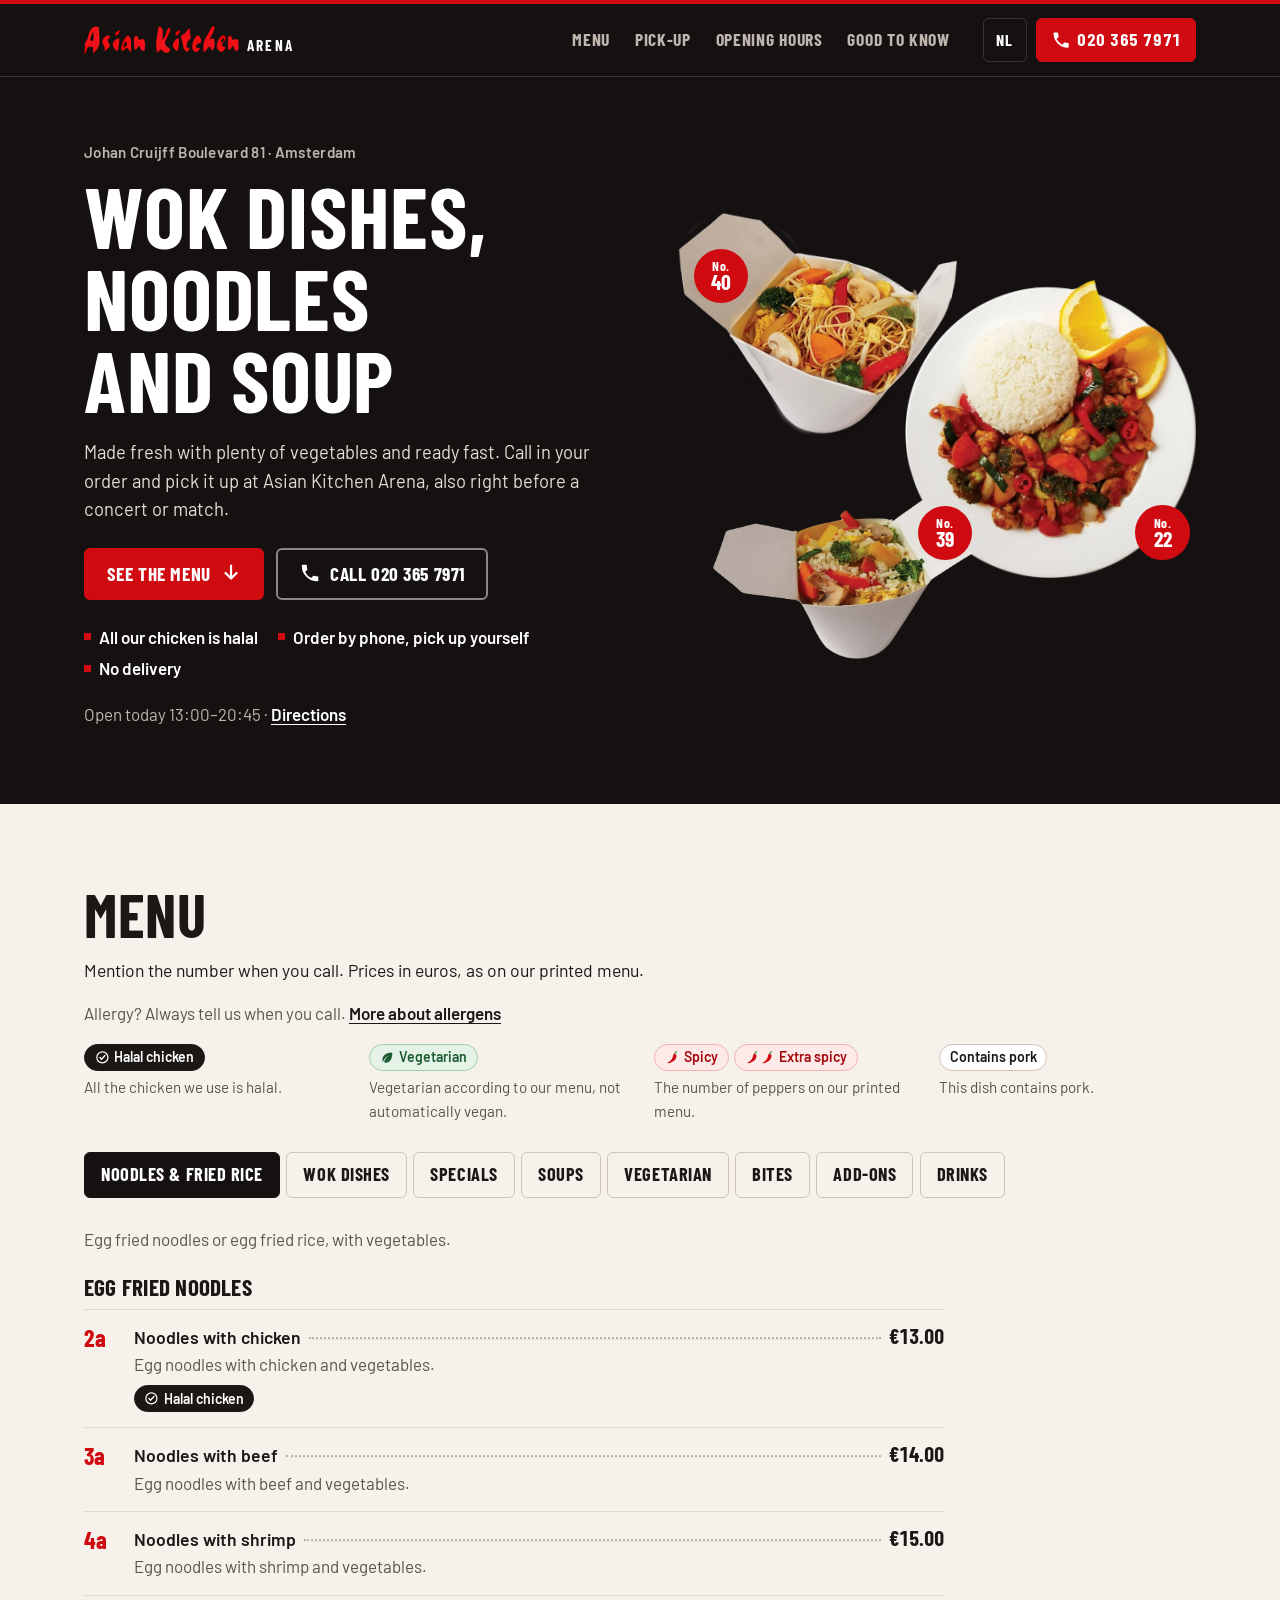
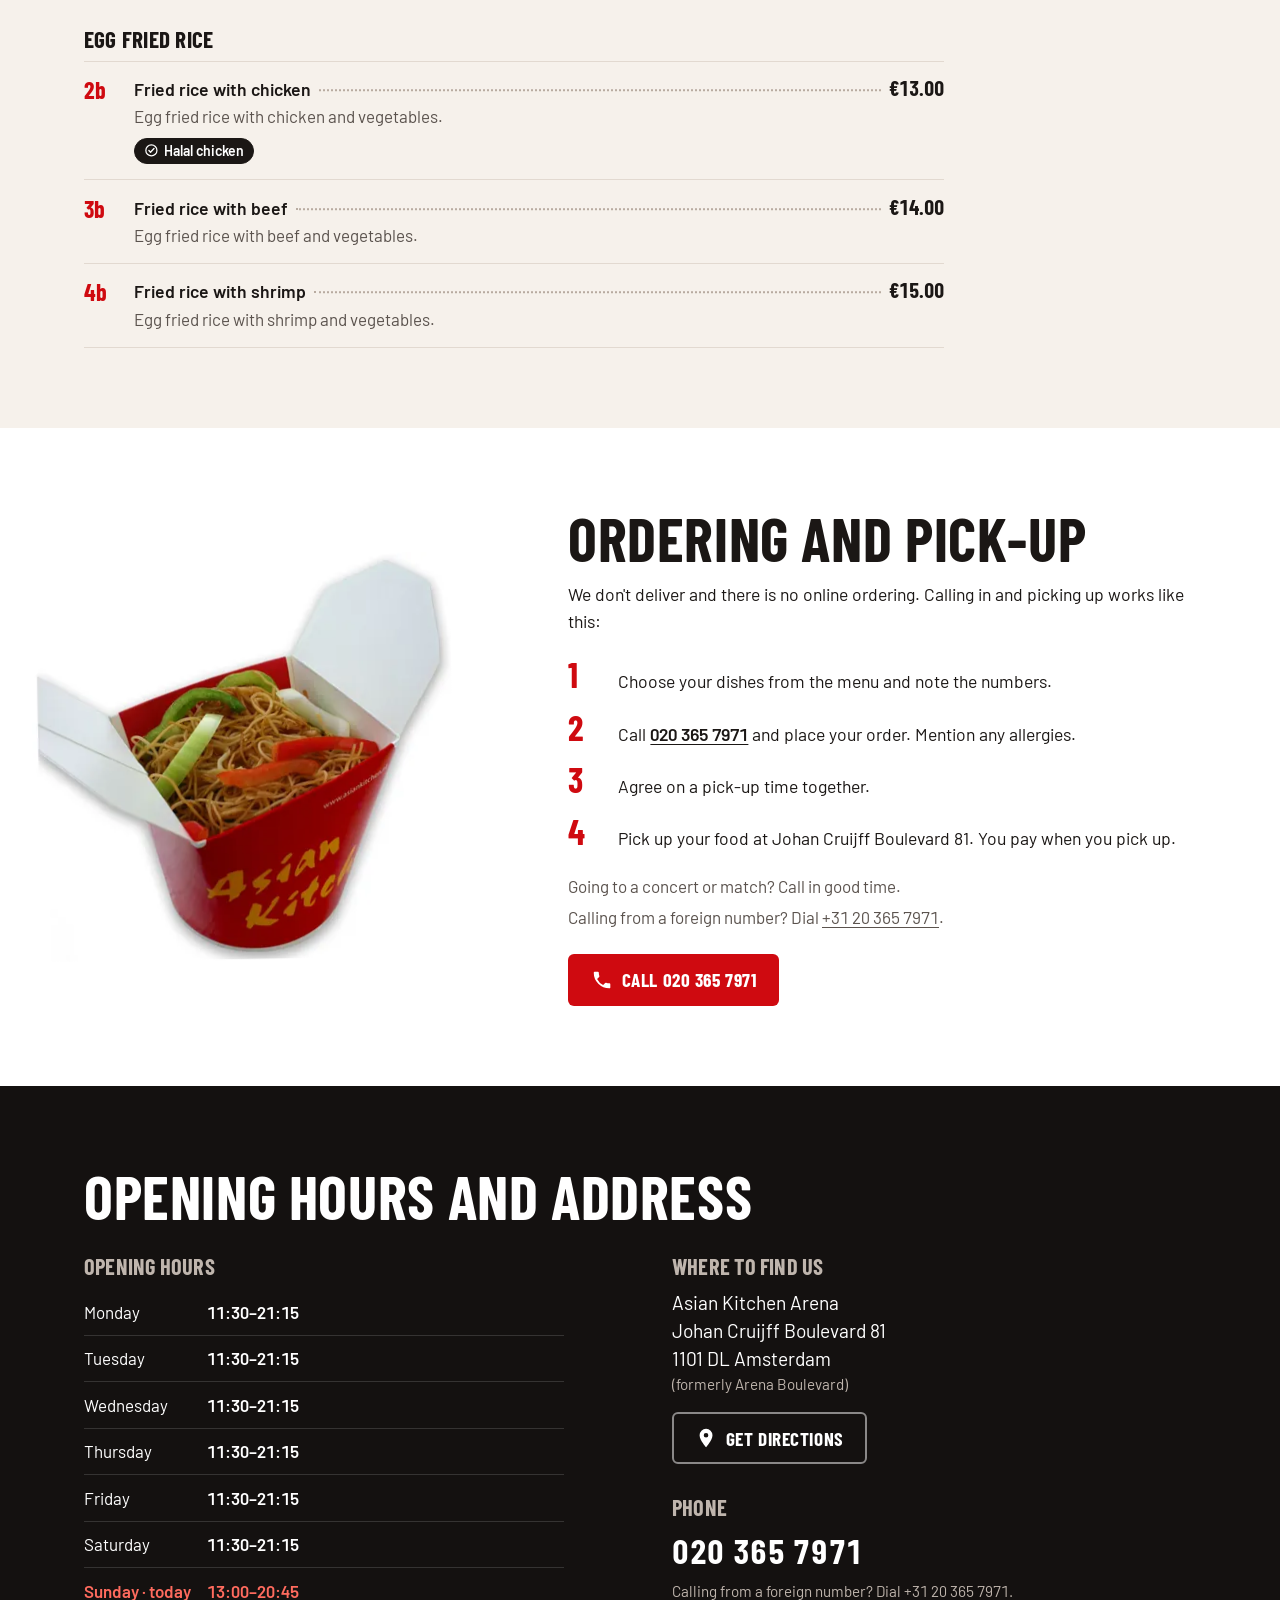
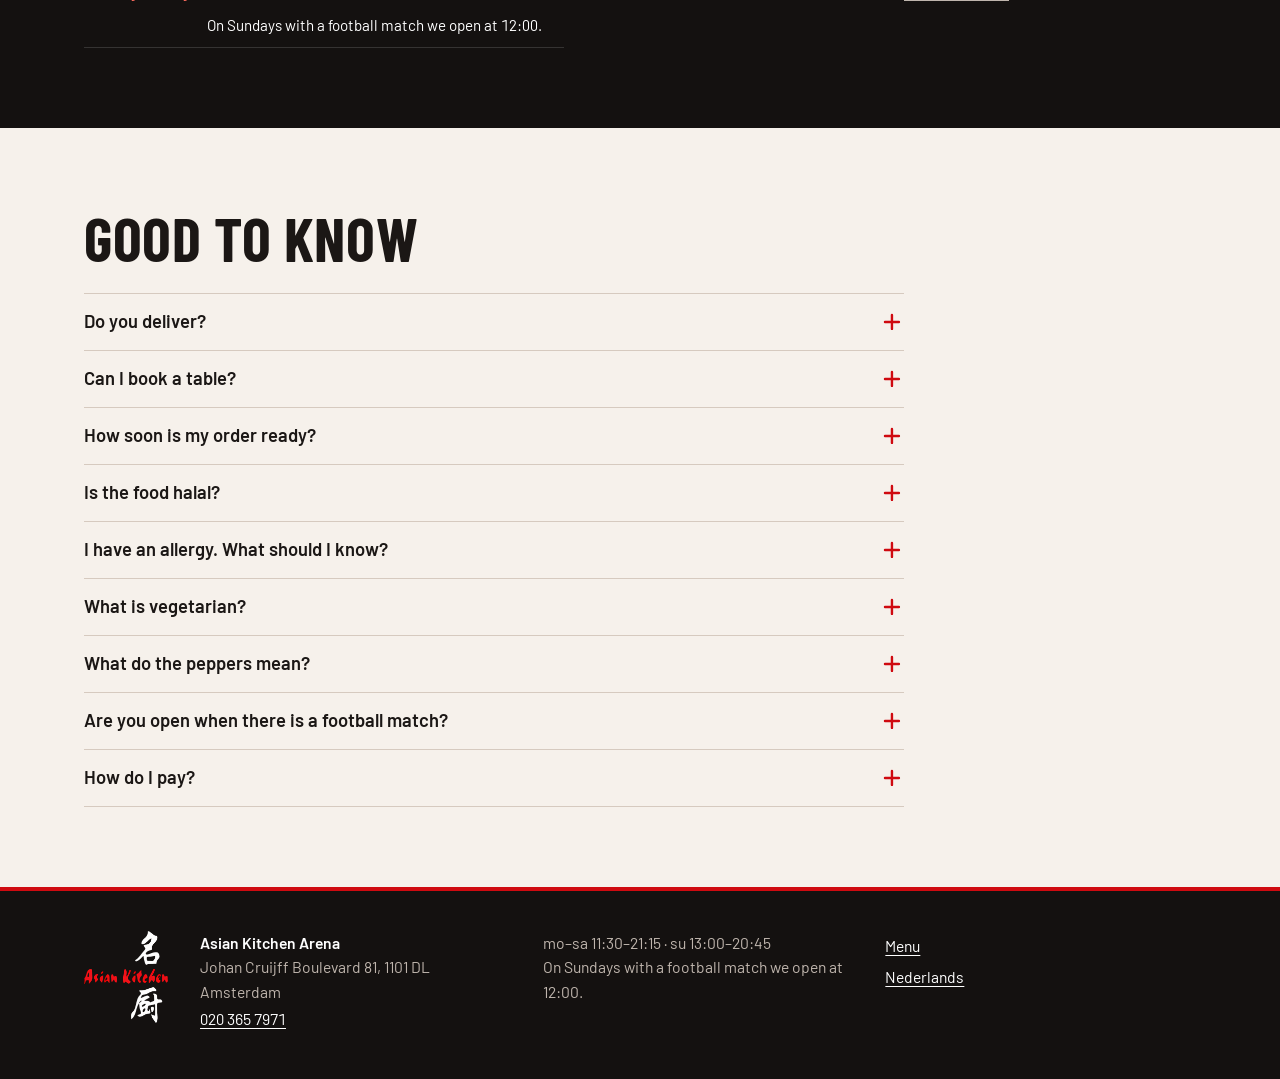
==== commit c19100e8: "Preview van a754bf9" ====
--- a/en/index.html
+++ b/en/index.html
@@ -2,805 +2,606 @@
 <html lang="en" class="no-js">
 <head>
 <meta charset="utf-8">
-<meta name="viewport" content="width=device-width, initial-scale=1">
-<title>Asian Kitchen Arena – Asian takeaway on Johan Cruijff Boulevard, Amsterdam</title>
-<meta name="description" content="Noodles, fried rice, wok dishes and soup to take away at Johan Cruijff Boulevard 81, Amsterdam. See the menu and call 020 365 7971 to order.">
+<meta name="viewport" content="width=device-width, initial-scale=1, viewport-fit=cover">
+<title>Asian Kitchen Arena | Takeaway on Johan Cruijff Boulevard</title>
+<meta name="description" content="Wok dishes, noodles, fried rice and soup, made fresh. See the menu, call 020 365 7971 to order and pick up at Johan Cruijff Boulevard 81, Amsterdam.">
 <meta name="robots" content="noindex, nofollow">
 <link rel="canonical" href="https://gwnquintenman.github.io/asian-kitchen-arena-website/en/">
 <link rel="alternate" hreflang="nl" href="https://gwnquintenman.github.io/asian-kitchen-arena-website/">
 <link rel="alternate" hreflang="en" href="https://gwnquintenman.github.io/asian-kitchen-arena-website/en/">
 <link rel="alternate" hreflang="x-default" href="https://gwnquintenman.github.io/asian-kitchen-arena-website/">
-<meta name="theme-color" content="#cf0a10">
+<meta name="theme-color" content="#141110">
 <meta property="og:type" content="restaurant">
 <meta property="og:title" content="Asian Kitchen Arena">
-<meta property="og:description" content="Noodles, fried rice, wok dishes and soup to take away at Johan Cruijff Boulevard 81, Amsterdam. See the menu and call 020 365 7971 to order.">
+<meta property="og:description" content="Wok dishes, noodles, fried rice and soup, made fresh. See the menu, call 020 365 7971 to order and pick up at Johan Cruijff Boulevard 81, Amsterdam.">
 <meta property="og:url" content="https://gwnquintenman.github.io/asian-kitchen-arena-website/en/">
 <meta property="og:image" content="https://gwnquintenman.github.io/asian-kitchen-arena-website/images/deelafbeelding.jpg">
 <meta property="og:locale" content="en_GB">
 <link rel="icon" type="image/png" sizes="48x48" href="../images/favicon-48.png">
 <link rel="apple-touch-icon" href="../images/apple-touch-icon.png">
 <link rel="preload" href="../fonts/barlow-condensed-700.woff2" as="font" type="font/woff2" crossorigin>
-<link rel="stylesheet" href="../assets/styles.css?v=mvmt960r">
+<link rel="preload" href="../fonts/barlow-400.woff2" as="font" type="font/woff2" crossorigin>
+<link rel="stylesheet" href="../assets/styles.css?v=mwqk1iik">
 <script>document.documentElement.classList.replace('no-js','js')</script>
-<script type="application/ld+json">{"@context":"https://schema.org","@type":"Restaurant","name":"Asian Kitchen Arena","url":"https://gwnquintenman.github.io/asian-kitchen-arena-website/en/","image":"https://gwnquintenman.github.io/asian-kitchen-arena-website/images/deelafbeelding.jpg","logo":"https://gwnquintenman.github.io/asian-kitchen-arena-website/images/icon-512.png","telephone":"+31 20 365 7971","address":{"@type":"PostalAddress","streetAddress":"Johan Cruijff Boulevard 81","postalCode":"1101 DL","addressLocality":"Amsterdam","addressCountry":"NL"},"servesCuisine":["Asian","Chinese"],"priceRange":"€","acceptsReservations":false,"hasMenu":"https://gwnquintenman.github.io/asian-kitchen-arena-website/en/#menu","openingHoursSpecification":[{"@type":"OpeningHoursSpecification","dayOfWeek":["Monday","Tuesday","Wednesday","Thursday","Friday","Saturday"],"opens":"11:30","closes":"21:15"},{"@type":"OpeningHoursSpecification","dayOfWeek":["Sunday"],"opens":"13:00","closes":"20:45"}]}</script>
+<script type="application/ld+json">{"@context":"https://schema.org","@type":"Restaurant","name":"Asian Kitchen Arena","url":"https://gwnquintenman.github.io/asian-kitchen-arena-website/en/","image":"https://gwnquintenman.github.io/asian-kitchen-arena-website/images/deelafbeelding.jpg","logo":"https://gwnquintenman.github.io/asian-kitchen-arena-website/images/icon-512.png","telephone":"+31 20 365 7971","address":{"@type":"PostalAddress","streetAddress":"Johan Cruijff Boulevard 81","postalCode":"1101 DL","addressLocality":"Amsterdam","addressCountry":"NL"},"servesCuisine":["Asian","Chinese"],"priceRange":"€","acceptsReservations":false,"openingHoursSpecification":[{"@type":"OpeningHoursSpecification","dayOfWeek":["Monday","Tuesday","Wednesday","Thursday","Friday","Saturday"],"opens":"11:30","closes":"21:15"},{"@type":"OpeningHoursSpecification","dayOfWeek":["Sunday"],"opens":"13:00","closes":"20:45"}],"hasMenu":{"@type":"Menu","url":"https://gwnquintenman.github.io/asian-kitchen-arena-website/en/#menu","hasMenuSection":[{"@type":"MenuSection","name":"Noodles & fried rice","hasMenuItem":[{"@type":"MenuItem","name":"2a. Noodles with chicken","offers":{"@type":"Offer","price":"13.00","priceCurrency":"EUR"}},{"@type":"MenuItem","name":"3a. Noodles with beef","offers":{"@type":"Offer","price":"14.00","priceCurrency":"EUR"}},{"@type":"MenuItem","name":"4a. Noodles with shrimp","offers":{"@type":"Offer","price":"15.00","priceCurrency":"EUR"}},{"@type":"MenuItem","name":"2b. Fried rice with chicken","offers":{"@type":"Offer","price":"13.00","priceCurrency":"EUR"}},{"@type":"MenuItem","name":"3b. Fried rice with beef","offers":{"@type":"Offer","price":"14.00","priceCurrency":"EUR"}},{"@type":"MenuItem","name":"4b. Fried rice with shrimp","offers":{"@type":"Offer","price":"15.00","priceCurrency":"EUR"}}]},{"@type":"MenuSection","name":"Wok dishes","hasMenuItem":[{"@type":"MenuItem","name":"19. Chicken curry","offers":{"@type":"Offer","price":"13.50","priceCurrency":"EUR"}},{"@type":"MenuItem","name":"20. Chicken black bean (salty)","offers":{"@type":"Offer","price":"13.50","priceCurrency":"EUR"}},{"@type":"MenuItem","name":"21. Chicken sweet & sour","offers":{"@type":"Offer","price":"13.50","priceCurrency":"EUR"}},{"@type":"MenuItem","name":"22. Chicken Szechuan (spicy)","offers":{"@type":"Offer","price":"13.50","priceCurrency":"EUR"}},{"@type":"MenuItem","name":"23. Chicken Gong Bao (sweet & spicy)","offers":{"@type":"Offer","price":"13.50","priceCurrency":"EUR"}},{"@type":"MenuItem","name":"24. Chicken oyster sauce","offers":{"@type":"Offer","price":"13.50","priceCurrency":"EUR"}},{"@type":"MenuItem","name":"25. Beef curry","offers":{"@type":"Offer","price":"15.50","priceCurrency":"EUR"}},{"@type":"MenuItem","name":"26. Beef black bean (salty)","offers":{"@type":"Offer","price":"15.50","priceCurrency":"EUR"}},{"@type":"MenuItem","name":"27. Beef sweet & sour","offers":{"@type":"Offer","price":"15.50","priceCurrency":"EUR"}},{"@type":"MenuItem","name":"28. Beef Szechuan (spicy)","offers":{"@type":"Offer","price":"15.50","priceCurrency":"EUR"}},{"@type":"MenuItem","name":"29. Beef Gong Bao (sweet & spicy)","offers":{"@type":"Offer","price":"15.50","priceCurrency":"EUR"}},{"@type":"MenuItem","name":"30. Beef oyster sauce","offers":{"@type":"Offer","price":"15.50","priceCurrency":"EUR"}},{"@type":"MenuItem","name":"31. Shrimp curry","offers":{"@type":"Offer","price":"17.50","priceCurrency":"EUR"}},{"@type":"MenuItem","name":"32. Shrimp black bean (salty)","offers":{"@type":"Offer","price":"17.50","priceCurrency":"EUR"}},{"@type":"MenuItem","name":"33. Shrimp sweet & sour","offers":{"@type":"Offer","price":"17.50","priceCurrency":"EUR"}},{"@type":"MenuItem","name":"34. Shrimp Szechuan (spicy)","offers":{"@type":"Offer","price":"17.50","priceCurrency":"EUR"}},{"@type":"MenuItem","name":"35. Shrimp Gong Bao (sweet & spicy)","offers":{"@type":"Offer","price":"17.50","priceCurrency":"EUR"}},{"@type":"MenuItem","name":"36. Shrimp oyster sauce","offers":{"@type":"Offer","price":"17.50","priceCurrency":"EUR"}}]},{"@type":"MenuSection","name":"Specials","hasMenuItem":[{"@type":"MenuItem","name":"15. Crispy Peking duck","offers":{"@type":"Offer","price":"19.50","priceCurrency":"EUR"}},{"@type":"MenuItem","name":"16. Char siu","offers":{"@type":"Offer","price":"17.50","priceCurrency":"EUR"}},{"@type":"MenuItem","name":"16a. Roasted pork belly","offers":{"@type":"Offer","price":"18.50","priceCurrency":"EUR"}},{"@type":"MenuItem","name":"17. Singapore noodles","offers":{"@type":"Offer","price":"16.00","priceCurrency":"EUR"}},{"@type":"MenuItem","name":"18. Yeung Chow fried rice","offers":{"@type":"Offer","price":"16.00","priceCurrency":"EUR"}}]},{"@type":"MenuSection","name":"Soups","hasMenuItem":[{"@type":"MenuItem","name":"41. Wonton noodle soup","offers":{"@type":"Offer","price":"14.50","priceCurrency":"EUR"}},{"@type":"MenuItem","name":"43. Char siu noodle soup","offers":{"@type":"Offer","price":"17.50","priceCurrency":"EUR"}},{"@type":"MenuItem","name":"44. Peking duck noodle soup","offers":{"@type":"Offer","price":"19.50","priceCurrency":"EUR"}},{"@type":"MenuItem","name":"5. Chicken soup","offers":{"@type":"Offer","price":"5.50","priceCurrency":"EUR"}},{"@type":"MenuItem","name":"6. Vegetable soup","offers":{"@type":"Offer","price":"5.50","priceCurrency":"EUR"}},{"@type":"MenuItem","name":"7. Wonton soup","offers":{"@type":"Offer","price":"6.50","priceCurrency":"EUR"}}]},{"@type":"MenuSection","name":"Vegetarian","hasMenuItem":[{"@type":"MenuItem","name":"37. Stir-fried mixed vegetables","offers":{"@type":"Offer","price":"14.50","priceCurrency":"EUR"}},{"@type":"MenuItem","name":"39. Fried rice with egg & vegetables","offers":{"@type":"Offer","price":"12.50","priceCurrency":"EUR"}},{"@type":"MenuItem","name":"40. Noodles with egg & vegetables","offers":{"@type":"Offer","price":"12.50","priceCurrency":"EUR"}},{"@type":"MenuItem","name":"46. Mixed vegetable noodle soup","offers":{"@type":"Offer","price":"16.00","priceCurrency":"EUR"}}]},{"@type":"MenuSection","name":"Bites","hasMenuItem":[{"@type":"MenuItem","name":"9. Chicken satay","offers":{"@type":"Offer","price":"6.00","priceCurrency":"EUR"}},{"@type":"MenuItem","name":"11. Steamed chicken dumplings (siu mai)","offers":{"@type":"Offer","price":"6.00","priceCurrency":"EUR"}},{"@type":"MenuItem","name":"12. Fried chicken dumplings (siu mai)","offers":{"@type":"Offer","price":"6.00","priceCurrency":"EUR"}},{"@type":"MenuItem","name":"13. Mini spring rolls","offers":{"@type":"Offer","price":"5.00","priceCurrency":"EUR"}},{"@type":"MenuItem","name":"14. Crispy shrimp","offers":{"@type":"Offer","price":"5.50","priceCurrency":"EUR"}}]}]}}</script>
 </head>
 <body>
 <a class="overslaan" href="#menu">Skip to the menu</a>
 <header class="kop">
   <div class="wrap kop__in">
-    <a class="merk" href="./" aria-label="Asian Kitchen Arena">
-      <img src="../images/logo-licht.png" alt="" width="66" height="72">
-      <span class="merk__naam">Asian Kitchen <span>Arena</span></span>
-    </a>
+    <a class="merk" href="./"><img src="../images/woordmerk.png" alt="Asian Kitchen" width="414" height="75"><span class="merk__arena">Arena</span></a>
     <nav class="kop__nav" aria-label="Main menu">
       <a href="#menu">Menu</a>
-      <a href="#bestellen">How to order</a>
-      <a href="#allergenen">Allergens</a>
-      <a href="#ophalen">Address &amp; hours</a>
+      <a href="#afhalen">Pick-up</a>
+      <a href="#tijden">Opening hours</a>
+      <a href="#goed-om-te-weten">Good to know</a>
     </nav>
-    <a class="taal" href="../" hreflang="nl" lang="nl" title="Lees deze pagina in het Nederlands"><span class="vh">Lees deze pagina in het Nederlands: </span>NL</a>
-    <a class="kop__bel" href="tel:+31203657971"><svg class="i" viewBox="0 0 24 24" aria-hidden="true"><path d="M6.6 10.8a15.2 15.2 0 0 0 6.6 6.6l2.2-2.2a1 1 0 0 1 1-.25 11.4 11.4 0 0 0 3.6.57 1 1 0 0 1 1 1V20a1 1 0 0 1-1 1A17 17 0 0 1 3 4a1 1 0 0 1 1-1h3.5a1 1 0 0 1 1 1c0 1.25.2 2.45.57 3.57a1 1 0 0 1-.25 1z" fill="currentColor"/></svg><span>020 365 7971</span></a>
+    <a class="kop__taal" href="../" hreflang="nl" lang="nl"><span class="vh">Lees deze pagina in het Nederlands: </span>NL</a>
+    <a class="kop__bel veeg" href="tel:+31203657971"><svg class="i i--tel" viewBox="0 0 24 24" aria-hidden="true"><path d="M6.6 10.8a15.2 15.2 0 0 0 6.6 6.6l2.2-2.2a1 1 0 0 1 1-.25 11.4 11.4 0 0 0 3.6.57 1 1 0 0 1 1 1V20a1 1 0 0 1-1 1A17 17 0 0 1 3 4a1 1 0 0 1 1-1h3.5a1 1 0 0 1 1 1c0 1.25.2 2.45.57 3.57a1 1 0 0 1-.25 1z" fill="currentColor"/></svg><span class="kop__bel-woord">Call</span><span class="kop__bel-nr">020 365 7971</span></a>
   </div>
 </header>
 
 <main>
-<section class="intro" aria-labelledby="h-intro">
-  <div class="wrap intro__in">
-    <div class="intro__tekst">
-      <h1 id="h-intro">Asian food to take away</h1>
-      <p class="intro__lead">Noodles, fried rice and wok dishes on Johan Cruijff Boulevard. Freshly made, with plenty of vegetables, and ready fast. Handy before a concert, match or other event.</p>
-      <div class="intro__knoppen">
-        <a class="btn btn--bel js-belknop" href="tel:+31203657971"><svg class="i" viewBox="0 0 24 24" aria-hidden="true"><path d="M6.6 10.8a15.2 15.2 0 0 0 6.6 6.6l2.2-2.2a1 1 0 0 1 1-.25 11.4 11.4 0 0 0 3.6.57 1 1 0 0 1 1 1V20a1 1 0 0 1-1 1A17 17 0 0 1 3 4a1 1 0 0 1 1-1h3.5a1 1 0 0 1 1 1c0 1.25.2 2.45.57 3.57a1 1 0 0 1-.25 1z" fill="currentColor"/></svg><span>Call to order</span><span class="btn__nr">020 365 7971</span></a>
-        <a class="btn btn--rand" href="#menu"><span>See the menu</span><svg class="i" viewBox="0 0 24 24" aria-hidden="true"><path d="M12 4v14m0 0-6-6m6 6 6-6" fill="none" stroke="currentColor" stroke-width="2.4" stroke-linecap="round" stroke-linejoin="round"/></svg></a>
-      </div>
-      <ul class="intro__feiten"><li>Order by phone, pick up yourself</li><li>All our chicken is halal</li></ul>
-      <p class="intro__info">
-        <span class="intro__tijd" data-vandaag>mo–sa 11:30–21:15 · su 13:00–20:45</span>
-        <span class="intro__adres">Johan Cruijff Boulevard 81, Amsterdam <span class="intro__route">· <a href="https://www.google.com/maps/dir/?api=1&destination=Asian+Kitchen%2C+Johan+Cruijff+Boulevard+81%2C+1101+DL+Amsterdam" target="_blank" rel="noopener">Directions</a></span></span>
-      </p>
+<section class="hero" aria-labelledby="h-hero">
+<div class="wrap hero__in">
+  <div class="hero__tekst">
+    <p class="hero__plaats">Johan Cruijff Boulevard 81 · Amsterdam</p>
+    <h1 id="h-hero">Wok dishes, noodles and soup</h1>
+    <p class="hero__lead">Made fresh with plenty of vegetables and ready fast. Call in your order and pick it up at Asian Kitchen Arena, also right before a concert or match.</p>
+    <div class="knoppen">
+      <a class="knop veeg knop--rood" href="#menu">See the menu<svg class="i i--pijl" viewBox="0 0 24 24" aria-hidden="true"><path d="M12 4v14m0 0-6-6m6 6 6-6" fill="none" stroke="currentColor" stroke-width="2.4" stroke-linecap="round" stroke-linejoin="round"/></svg></a>
+      <a class="knop veeg knop--lijn" href="tel:+31203657971"><svg class="i i--tel" viewBox="0 0 24 24" aria-hidden="true"><path d="M6.6 10.8a15.2 15.2 0 0 0 6.6 6.6l2.2-2.2a1 1 0 0 1 1-.25 11.4 11.4 0 0 0 3.6.57 1 1 0 0 1 1 1V20a1 1 0 0 1-1 1A17 17 0 0 1 3 4a1 1 0 0 1 1-1h3.5a1 1 0 0 1 1 1c0 1.25.2 2.45.57 3.57a1 1 0 0 1-.25 1z" fill="currentColor"/></svg>Call 020 365 7971</a>
     </div>
-    <img class="intro__foto" src="../images/afhaalbox-760.webp" srcset="../images/afhaalbox-440.webp 440w, ../images/afhaalbox-760.webp 760w" sizes="(min-width: 900px) 380px, 46vw" width="760" height="731" alt="Noodles with vegetables in a red Asian Kitchen takeaway box" fetchpriority="high">
-  </div>
-</section>
-
-<section class="bestel" id="bestellen" aria-labelledby="h-bestellen">
-<div class="wrap">
-  <h2 id="h-bestellen">How to order</h2>
-  <ol class="stappen"><li class="stap"><span class="stap__nr" aria-hidden="true">1</span><p><strong>Choose your dishes.</strong> Note the numbers, for example 22 or 2a.</p></li><li class="stap"><span class="stap__nr" aria-hidden="true">2</span><p><strong>Call <a href="tel:+31203657971" class="tel">020 365 7971</a>.</strong> Place your order and mention any allergies.</p></li><li class="stap"><span class="stap__nr" aria-hidden="true">3</span><p><strong>Agree on a pick-up time.</strong> Heading to an event? Call in good time.</p></li><li class="stap"><span class="stap__nr" aria-hidden="true">4</span><p><strong>Pick up your food.</strong> At Johan Cruijff Boulevard 81. You pay when you pick up.</p></li></ol>
-  <p class="bestel__noot">We do not deliver. Online ordering, payment and reservations are not possible.</p>
-  <p class="bestel__noot">Calling from a foreign number? Dial <a href="tel:+31203657971" class="tel">+31 20 365 7971</a>.</p>
+    <ul class="hero__feiten"><li>All our chicken is halal</li><li>Order by phone, pick up yourself</li><li>No delivery</li></ul>
+    <p class="hero__vandaag"><span data-vandaag>mo–sa 11:30–21:15 · su 13:00–20:45</span> <span class="hero__route">· <a href="https://www.google.com/maps/dir/?api=1&destination=Asian+Kitchen%2C+Johan+Cruijff+Boulevard+81%2C+1101+DL+Amsterdam" target="_blank" rel="noopener">Directions</a></span></p>
+  </div>
+  <div class="hero__fotos" role="img" aria-label="Three Asian Kitchen dishes: no. 22 chicken Szechuan with rice, no. 40 noodles with vegetables and no. 39 fried rice with vegetables">
+<figure class="hf hf--40">
+  <img src="../images/nr-40-groot.webp" alt="" width="661" height="526" decoding="async">
+  <span class="badge" aria-hidden="true"><small>No.</small>40</span>
+</figure>
+<figure class="hf hf--22">
+  <img src="../images/nr-22-groot.webp" alt="" width="637" height="652" decoding="async" fetchpriority="high">
+  <span class="badge" aria-hidden="true"><small>No.</small>22</span>
+</figure>
+<figure class="hf hf--39">
+  <img src="../images/nr-39-groot.webp" alt="" width="768" height="465" decoding="async">
+  <span class="badge" aria-hidden="true"><small>No.</small>39</span>
+</figure>
+  </div>
 </div>
 </section>
 
 <section class="menu" id="menu" aria-labelledby="h-menu">
 <div class="wrap">
-  <div class="menu__kop">
+  <div class="sectiekop">
     <h2 id="h-menu">Menu</h2>
-    <p class="menu__uitleg">When you call, just mention the number of the dish.</p>
-    <p class="menu__allergie">Allergy or dietary need? Always tell us when you call. <a href="#allergenen">About allergens and diets</a></p>
-    <div class="zoek js-only">
-      <label class="zoek__label" for="zoek">Search for a dish</label>
-      <div class="zoek__veld">
-        <input id="zoek" type="search" inputmode="search" autocomplete="off" spellcheck="false" placeholder="Name or number, e.g. 22 or chicken" aria-describedby="zoek-status">
-        <button type="button" class="zoek__wis" hidden>Clear</button>
-      </div>
-      <p class="zoek__status" id="zoek-status" aria-live="polite"></p>
-    </div>
-  </div>
-  <div class="menu__grid">
-    <nav class="cats" aria-label="Menu categories">
-      <ul class="cats__lijst"><li><a class="chip" href="#noedels-nasi" data-cat="noedels-nasi">Noodles &amp; fried rice</a></li><li><a class="chip" href="#kip" data-cat="kip">Chicken</a></li><li><a class="chip" href="#rund" data-cat="rund">Beef</a></li><li><a class="chip" href="#garnalen" data-cat="garnalen">Shrimp</a></li><li><a class="chip" href="#specialiteiten" data-cat="specialiteiten">Specials</a></li><li><a class="chip" href="#vegetarisch" data-cat="vegetarisch">Vegetarian</a></li><li><a class="chip" href="#extras" data-cat="extras">Add-ons</a></li><li><a class="chip" href="#noedelsoep" data-cat="noedelsoep">Noodle soup (meal)</a></li><li><a class="chip" href="#soep" data-cat="soep">Soup (small)</a></li><li><a class="chip" href="#bites" data-cat="bites">Bites &amp; starters</a></li><li><a class="chip" href="#dranken" data-cat="dranken">Drinks</a></li></ul>
-    </nav>
-    <div class="menu__inhoud">
-      <div class="zoek__geen" hidden><p class="zoek__geen-tekst"></p><a class="btn btn--bel btn--stapel" href="tel:+31203657971"><svg class="i" viewBox="0 0 24 24" aria-hidden="true"><path d="M6.6 10.8a15.2 15.2 0 0 0 6.6 6.6l2.2-2.2a1 1 0 0 1 1-.25 11.4 11.4 0 0 0 3.6.57 1 1 0 0 1 1 1V20a1 1 0 0 1-1 1A17 17 0 0 1 3 4a1 1 0 0 1 1-1h3.5a1 1 0 0 1 1 1c0 1.25.2 2.45.57 3.57a1 1 0 0 1-.25 1z" fill="currentColor"/></svg><span>Call to order</span><span class="btn__nr">020 365 7971</span></a></div>
-      <section class="cat" id="noedels-nasi" aria-labelledby="h-noedels-nasi">
-<h3 class="cat__titel" id="h-noedels-nasi">Noodles &amp; fried rice</h3>
-<p class="cat__intro">Egg fried noodles or egg fried rice, with vegetables.</p>
-
-<div class="cat__groep"><h4 class="cat__sub">Egg fried noodles</h4>
-<ul class="dishes"><li class="dish" id="nr-2a" data-nr="2a" data-zoek="noodles with chicken noedels met kip egg noodles with chicken and vegetables halal chicken">
-  <p class="dish__nr"><span class="vh">Number </span>2a</p>
-  <div class="dish__main">
-    <h4 class="dish__naam">Noodles with chicken</h4>
-    <p class="dish__inhoud">Egg noodles with chicken and vegetables.</p>
-    <p class="dish__meta"><span class="tag tag--halal-kip">Halal chicken</span></p>
-  </div>
-  <div class="dish__zij">
-    <p class="dish__prijs">€13.00</p>
-    <button type="button" class="dish__allergie js-only" data-nr="2a" aria-label="Allergens for no. 2a, Noodles with chicken">Allergens</button>
-  </div>
-  
-</li>
-<li class="dish" id="nr-3a" data-nr="3a" data-zoek="noodles with beef noedels met rundvlees egg noodles with beef and vegetables">
-  <p class="dish__nr"><span class="vh">Number </span>3a</p>
-  <div class="dish__main">
-    <h4 class="dish__naam">Noodles with beef</h4>
-    <p class="dish__inhoud">Egg noodles with beef and vegetables.</p>
-    
-  </div>
-  <div class="dish__zij">
-    <p class="dish__prijs">€14.00</p>
-    <button type="button" class="dish__allergie js-only" data-nr="3a" aria-label="Allergens for no. 3a, Noodles with beef">Allergens</button>
-  </div>
-  
-</li>
-<li class="dish" id="nr-4a" data-nr="4a" data-zoek="noodles with shrimp noedels met garnalen egg noodles with shrimp and vegetables">
-  <p class="dish__nr"><span class="vh">Number </span>4a</p>
-  <div class="dish__main">
-    <h4 class="dish__naam">Noodles with shrimp</h4>
-    <p class="dish__inhoud">Egg noodles with shrimp and vegetables.</p>
-    
-  </div>
-  <div class="dish__zij">
-    <p class="dish__prijs">€15.00</p>
-    <button type="button" class="dish__allergie js-only" data-nr="4a" aria-label="Allergens for no. 4a, Noodles with shrimp">Allergens</button>
-  </div>
-  
-</li></ul></div>
-<div class="cat__groep"><h4 class="cat__sub">Egg fried rice</h4>
-<ul class="dishes"><li class="dish" id="nr-2b" data-nr="2b" data-zoek="fried rice with chicken nasi met kip egg fried rice with chicken and vegetables halal chicken">
-  <p class="dish__nr"><span class="vh">Number </span>2b</p>
-  <div class="dish__main">
-    <h4 class="dish__naam">Fried rice with chicken</h4>
-    <p class="dish__inhoud">Egg fried rice with chicken and vegetables.</p>
-    <p class="dish__meta"><span class="tag tag--halal-kip">Halal chicken</span></p>
-  </div>
-  <div class="dish__zij">
-    <p class="dish__prijs">€13.00</p>
-    <button type="button" class="dish__allergie js-only" data-nr="2b" aria-label="Allergens for no. 2b, Fried rice with chicken">Allergens</button>
-  </div>
-  
-</li>
-<li class="dish" id="nr-3b" data-nr="3b" data-zoek="fried rice with beef nasi met rundvlees egg fried rice with beef and vegetables">
-  <p class="dish__nr"><span class="vh">Number </span>3b</p>
-  <div class="dish__main">
-    <h4 class="dish__naam">Fried rice with beef</h4>
-    <p class="dish__inhoud">Egg fried rice with beef and vegetables.</p>
-    
-  </div>
-  <div class="dish__zij">
-    <p class="dish__prijs">€14.00</p>
-    <button type="button" class="dish__allergie js-only" data-nr="3b" aria-label="Allergens for no. 3b, Fried rice with beef">Allergens</button>
-  </div>
-  
-</li>
-<li class="dish" id="nr-4b" data-nr="4b" data-zoek="fried rice with shrimp nasi met garnalen egg fried rice with shrimp and vegetables">
-  <p class="dish__nr"><span class="vh">Number </span>4b</p>
-  <div class="dish__main">
-    <h4 class="dish__naam">Fried rice with shrimp</h4>
-    <p class="dish__inhoud">Egg fried rice with shrimp and vegetables.</p>
-    
-  </div>
-  <div class="dish__zij">
-    <p class="dish__prijs">€15.00</p>
-    <button type="button" class="dish__allergie js-only" data-nr="4b" aria-label="Allergens for no. 4b, Fried rice with shrimp">Allergens</button>
-  </div>
-  
-</li></ul></div>
-</section>
-<section class="cat" id="kip" aria-labelledby="h-kip">
-<h3 class="cat__titel" id="h-kip">Chicken</h3>
-<p class="cat__intro">With vegetables and white rice. All our chicken is halal.</p>
-<p class="cat__ruil">Egg noodles or egg fried rice instead of white rice? + €2.50. <a href="#extras">All add-ons</a></p>
-<ul class="dishes"><li class="dish" id="nr-19" data-nr="19" data-zoek="chicken curry kip met kerriesaus with vegetables and white rice halal chicken">
-  <p class="dish__nr"><span class="vh">Number </span>19</p>
-  <div class="dish__main">
-    <h4 class="dish__naam">Chicken curry</h4>
-    <p class="dish__inhoud">With vegetables and white rice.</p>
-    <p class="dish__meta"><span class="tag tag--halal-kip">Halal chicken</span><span class="tag tag--peper"><svg class="i i--peper" viewBox="0 0 24 24" aria-hidden="true"><path d="M15.5 6.2c1.6.2 3 1.6 3.1 3.4.3 4.6-5.4 11-13.6 11.9-1 .1-1.2-1.1-.3-1.4 5.3-1.9 7.6-6.3 8.4-10.7.3-1.9 1.1-3.4 2.4-3.2z" fill="currentColor"/><path d="M16 6.3c.1-1.6.9-2.9 2.6-3.5" fill="none" stroke="#2f7a3b" stroke-width="1.8" stroke-linecap="round"/></svg>Spicy</span></p>
-  </div>
-  <div class="dish__zij">
-    <p class="dish__prijs">€13.50</p>
-    <button type="button" class="dish__allergie js-only" data-nr="19" aria-label="Allergens for no. 19, Chicken curry">Allergens</button>
-  </div>
-  
-</li>
-<li class="dish" id="nr-20" data-nr="20" data-zoek="chicken black bean salty kip met zwarte bonensaus zoutig with vegetables and white rice halal chicken">
-  <p class="dish__nr"><span class="vh">Number </span>20</p>
-  <div class="dish__main">
-    <h4 class="dish__naam">Chicken black bean (salty)</h4>
-    <p class="dish__inhoud">With vegetables and white rice.</p>
-    <p class="dish__meta"><span class="tag tag--halal-kip">Halal chicken</span><span class="tag tag--peper"><svg class="i i--peper" viewBox="0 0 24 24" aria-hidden="true"><path d="M15.5 6.2c1.6.2 3 1.6 3.1 3.4.3 4.6-5.4 11-13.6 11.9-1 .1-1.2-1.1-.3-1.4 5.3-1.9 7.6-6.3 8.4-10.7.3-1.9 1.1-3.4 2.4-3.2z" fill="currentColor"/><path d="M16 6.3c.1-1.6.9-2.9 2.6-3.5" fill="none" stroke="#2f7a3b" stroke-width="1.8" stroke-linecap="round"/></svg>Spicy</span></p>
-  </div>
-  <div class="dish__zij">
-    <p class="dish__prijs">€13.50</p>
-    <button type="button" class="dish__allergie js-only" data-nr="20" aria-label="Allergens for no. 20, Chicken black bean (salty)">Allergens</button>
-  </div>
-  
-</li>
-<li class="dish" id="nr-21" data-nr="21" data-zoek="chicken sweet sour kip zoetzuur with vegetables and white rice halal chicken">
-  <p class="dish__nr"><span class="vh">Number </span>21</p>
-  <div class="dish__main">
-    <h4 class="dish__naam">Chicken sweet &amp; sour</h4>
-    <p class="dish__inhoud">With vegetables and white rice.</p>
-    <p class="dish__meta"><span class="tag tag--halal-kip">Halal chicken</span></p>
-  </div>
-  <div class="dish__zij">
-    <p class="dish__prijs">€13.50</p>
-    <button type="button" class="dish__allergie js-only" data-nr="21" aria-label="Allergens for no. 21, Chicken sweet &amp; sour">Allergens</button>
-  </div>
-  
-</li>
-<li class="dish dish--foto" id="nr-22" data-nr="22" data-zoek="chicken szechuan spicy kip szechuan pittig with vegetables and white rice halal chicken">
-  <p class="dish__nr"><span class="vh">Number </span>22</p>
-  <div class="dish__main">
-    <h4 class="dish__naam">Chicken Szechuan (spicy)</h4>
-    <p class="dish__inhoud">With vegetables and white rice.</p>
-    <p class="dish__meta"><span class="tag tag--halal-kip">Halal chicken</span><span class="tag tag--peper"><svg class="i i--peper" viewBox="0 0 24 24" aria-hidden="true"><path d="M15.5 6.2c1.6.2 3 1.6 3.1 3.4.3 4.6-5.4 11-13.6 11.9-1 .1-1.2-1.1-.3-1.4 5.3-1.9 7.6-6.3 8.4-10.7.3-1.9 1.1-3.4 2.4-3.2z" fill="currentColor"/><path d="M16 6.3c.1-1.6.9-2.9 2.6-3.5" fill="none" stroke="#2f7a3b" stroke-width="1.8" stroke-linecap="round"/></svg><svg class="i i--peper" viewBox="0 0 24 24" aria-hidden="true"><path d="M15.5 6.2c1.6.2 3 1.6 3.1 3.4.3 4.6-5.4 11-13.6 11.9-1 .1-1.2-1.1-.3-1.4 5.3-1.9 7.6-6.3 8.4-10.7.3-1.9 1.1-3.4 2.4-3.2z" fill="currentColor"/><path d="M16 6.3c.1-1.6.9-2.9 2.6-3.5" fill="none" stroke="#2f7a3b" stroke-width="1.8" stroke-linecap="round"/></svg>Extra spicy</span></p>
-  </div>
-  <div class="dish__zij">
-    <p class="dish__prijs">€13.50</p>
-    <button type="button" class="dish__allergie js-only" data-nr="22" aria-label="Allergens for no. 22, Chicken Szechuan (spicy)">Allergens</button>
-  </div>
-  <img class="dish__foto" src="../images/nr-22.webp" alt="Photo of no. 22, Chicken Szechuan (spicy)" loading="lazy" decoding="async" width="180" height="150">
-</li>
-<li class="dish" id="nr-23" data-nr="23" data-zoek="chicken gong bao sweet spicy kip gong bao zoet en pittig with vegetables and white rice halal chicken">
-  <p class="dish__nr"><span class="vh">Number </span>23</p>
-  <div class="dish__main">
-    <h4 class="dish__naam">Chicken Gong Bao (sweet &amp; spicy)</h4>
-    <p class="dish__inhoud">With vegetables and white rice.</p>
-    <p class="dish__meta"><span class="tag tag--halal-kip">Halal chicken</span><span class="tag tag--peper"><svg class="i i--peper" viewBox="0 0 24 24" aria-hidden="true"><path d="M15.5 6.2c1.6.2 3 1.6 3.1 3.4.3 4.6-5.4 11-13.6 11.9-1 .1-1.2-1.1-.3-1.4 5.3-1.9 7.6-6.3 8.4-10.7.3-1.9 1.1-3.4 2.4-3.2z" fill="currentColor"/><path d="M16 6.3c.1-1.6.9-2.9 2.6-3.5" fill="none" stroke="#2f7a3b" stroke-width="1.8" stroke-linecap="round"/></svg>Spicy</span></p>
-  </div>
-  <div class="dish__zij">
-    <p class="dish__prijs">€13.50</p>
-    <button type="button" class="dish__allergie js-only" data-nr="23" aria-label="Allergens for no. 23, Chicken Gong Bao (sweet &amp; spicy)">Allergens</button>
-  </div>
-  
-</li>
-<li class="dish" id="nr-24" data-nr="24" data-zoek="chicken oyster sauce kip met oestersaus with vegetables and white rice halal chicken">
-  <p class="dish__nr"><span class="vh">Number </span>24</p>
-  <div class="dish__main">
-    <h4 class="dish__naam">Chicken oyster sauce</h4>
-    <p class="dish__inhoud">With vegetables and white rice.</p>
-    <p class="dish__meta"><span class="tag tag--halal-kip">Halal chicken</span></p>
-  </div>
-  <div class="dish__zij">
-    <p class="dish__prijs">€13.50</p>
-    <button type="button" class="dish__allergie js-only" data-nr="24" aria-label="Allergens for no. 24, Chicken oyster sauce">Allergens</button>
-  </div>
-  
-</li></ul>
-</section>
-<section class="cat" id="rund" aria-labelledby="h-rund">
-<h3 class="cat__titel" id="h-rund">Beef</h3>
-<p class="cat__intro">With vegetables and white rice.</p>
-<p class="cat__ruil">Egg noodles or egg fried rice instead of white rice? + €2.50. <a href="#extras">All add-ons</a></p>
-<ul class="dishes"><li class="dish" id="nr-25" data-nr="25" data-zoek="beef curry rundvlees met kerriesaus with vegetables and white rice">
-  <p class="dish__nr"><span class="vh">Number </span>25</p>
-  <div class="dish__main">
-    <h4 class="dish__naam">Beef curry</h4>
-    <p class="dish__inhoud">With vegetables and white rice.</p>
-    <p class="dish__meta"><span class="tag tag--peper"><svg class="i i--peper" viewBox="0 0 24 24" aria-hidden="true"><path d="M15.5 6.2c1.6.2 3 1.6 3.1 3.4.3 4.6-5.4 11-13.6 11.9-1 .1-1.2-1.1-.3-1.4 5.3-1.9 7.6-6.3 8.4-10.7.3-1.9 1.1-3.4 2.4-3.2z" fill="currentColor"/><path d="M16 6.3c.1-1.6.9-2.9 2.6-3.5" fill="none" stroke="#2f7a3b" stroke-width="1.8" stroke-linecap="round"/></svg>Spicy</span></p>
-  </div>
-  <div class="dish__zij">
-    <p class="dish__prijs">€15.50</p>
-    <button type="button" class="dish__allergie js-only" data-nr="25" aria-label="Allergens for no. 25, Beef curry">Allergens</button>
-  </div>
-  
-</li>
-<li class="dish" id="nr-26" data-nr="26" data-zoek="beef black bean salty rundvlees met zwarte bonensaus zoutig with vegetables and white rice">
-  <p class="dish__nr"><span class="vh">Number </span>26</p>
-  <div class="dish__main">
-    <h4 class="dish__naam">Beef black bean (salty)</h4>
-    <p class="dish__inhoud">With vegetables and white rice.</p>
-    <p class="dish__meta"><span class="tag tag--peper"><svg class="i i--peper" viewBox="0 0 24 24" aria-hidden="true"><path d="M15.5 6.2c1.6.2 3 1.6 3.1 3.4.3 4.6-5.4 11-13.6 11.9-1 .1-1.2-1.1-.3-1.4 5.3-1.9 7.6-6.3 8.4-10.7.3-1.9 1.1-3.4 2.4-3.2z" fill="currentColor"/><path d="M16 6.3c.1-1.6.9-2.9 2.6-3.5" fill="none" stroke="#2f7a3b" stroke-width="1.8" stroke-linecap="round"/></svg>Spicy</span></p>
-  </div>
-  <div class="dish__zij">
-    <p class="dish__prijs">€15.50</p>
-    <button type="button" class="dish__allergie js-only" data-nr="26" aria-label="Allergens for no. 26, Beef black bean (salty)">Allergens</button>
-  </div>
-  
-</li>
-<li class="dish" id="nr-27" data-nr="27" data-zoek="beef sweet sour rundvlees zoetzuur with vegetables and white rice">
-  <p class="dish__nr"><span class="vh">Number </span>27</p>
-  <div class="dish__main">
-    <h4 class="dish__naam">Beef sweet &amp; sour</h4>
-    <p class="dish__inhoud">With vegetables and white rice.</p>
-    
-  </div>
-  <div class="dish__zij">
-    <p class="dish__prijs">€15.50</p>
-    <button type="button" class="dish__allergie js-only" data-nr="27" aria-label="Allergens for no. 27, Beef sweet &amp; sour">Allergens</button>
-  </div>
-  
-</li>
-<li class="dish" id="nr-28" data-nr="28" data-zoek="beef szechuan spicy rundvlees szechuan pittig with vegetables and white rice">
-  <p class="dish__nr"><span class="vh">Number </span>28</p>
-  <div class="dish__main">
-    <h4 class="dish__naam">Beef Szechuan (spicy)</h4>
-    <p class="dish__inhoud">With vegetables and white rice.</p>
-    <p class="dish__meta"><span class="tag tag--peper"><svg class="i i--peper" viewBox="0 0 24 24" aria-hidden="true"><path d="M15.5 6.2c1.6.2 3 1.6 3.1 3.4.3 4.6-5.4 11-13.6 11.9-1 .1-1.2-1.1-.3-1.4 5.3-1.9 7.6-6.3 8.4-10.7.3-1.9 1.1-3.4 2.4-3.2z" fill="currentColor"/><path d="M16 6.3c.1-1.6.9-2.9 2.6-3.5" fill="none" stroke="#2f7a3b" stroke-width="1.8" stroke-linecap="round"/></svg><svg class="i i--peper" viewBox="0 0 24 24" aria-hidden="true"><path d="M15.5 6.2c1.6.2 3 1.6 3.1 3.4.3 4.6-5.4 11-13.6 11.9-1 .1-1.2-1.1-.3-1.4 5.3-1.9 7.6-6.3 8.4-10.7.3-1.9 1.1-3.4 2.4-3.2z" fill="currentColor"/><path d="M16 6.3c.1-1.6.9-2.9 2.6-3.5" fill="none" stroke="#2f7a3b" stroke-width="1.8" stroke-linecap="round"/></svg>Extra spicy</span></p>
-  </div>
-  <div class="dish__zij">
-    <p class="dish__prijs">€15.50</p>
-    <button type="button" class="dish__allergie js-only" data-nr="28" aria-label="Allergens for no. 28, Beef Szechuan (spicy)">Allergens</button>
-  </div>
-  
-</li>
-<li class="dish" id="nr-29" data-nr="29" data-zoek="beef gong bao sweet spicy rundvlees gong bao zoet en pittig with vegetables and white rice">
-  <p class="dish__nr"><span class="vh">Number </span>29</p>
-  <div class="dish__main">
-    <h4 class="dish__naam">Beef Gong Bao (sweet &amp; spicy)</h4>
-    <p class="dish__inhoud">With vegetables and white rice.</p>
-    <p class="dish__meta"><span class="tag tag--peper"><svg class="i i--peper" viewBox="0 0 24 24" aria-hidden="true"><path d="M15.5 6.2c1.6.2 3 1.6 3.1 3.4.3 4.6-5.4 11-13.6 11.9-1 .1-1.2-1.1-.3-1.4 5.3-1.9 7.6-6.3 8.4-10.7.3-1.9 1.1-3.4 2.4-3.2z" fill="currentColor"/><path d="M16 6.3c.1-1.6.9-2.9 2.6-3.5" fill="none" stroke="#2f7a3b" stroke-width="1.8" stroke-linecap="round"/></svg>Spicy</span></p>
-  </div>
-  <div class="dish__zij">
-    <p class="dish__prijs">€15.50</p>
-    <button type="button" class="dish__allergie js-only" data-nr="29" aria-label="Allergens for no. 29, Beef Gong Bao (sweet &amp; spicy)">Allergens</button>
-  </div>
-  
-</li>
-<li class="dish" id="nr-30" data-nr="30" data-zoek="beef oyster sauce rundvlees met oestersaus with vegetables and white rice">
-  <p class="dish__nr"><span class="vh">Number </span>30</p>
-  <div class="dish__main">
-    <h4 class="dish__naam">Beef oyster sauce</h4>
-    <p class="dish__inhoud">With vegetables and white rice.</p>
-    
-  </div>
-  <div class="dish__zij">
-    <p class="dish__prijs">€15.50</p>
-    <button type="button" class="dish__allergie js-only" data-nr="30" aria-label="Allergens for no. 30, Beef oyster sauce">Allergens</button>
-  </div>
-  
-</li></ul>
-</section>
-<section class="cat" id="garnalen" aria-labelledby="h-garnalen">
-<h3 class="cat__titel" id="h-garnalen">Shrimp</h3>
-<p class="cat__intro">With vegetables and white rice.</p>
-<p class="cat__ruil">Egg noodles or egg fried rice instead of white rice? + €2.50. <a href="#extras">All add-ons</a></p>
-<ul class="dishes"><li class="dish" id="nr-31" data-nr="31" data-zoek="shrimp curry garnalen met kerriesaus with vegetables and white rice">
-  <p class="dish__nr"><span class="vh">Number </span>31</p>
-  <div class="dish__main">
-    <h4 class="dish__naam">Shrimp curry</h4>
-    <p class="dish__inhoud">With vegetables and white rice.</p>
-    <p class="dish__meta"><span class="tag tag--peper"><svg class="i i--peper" viewBox="0 0 24 24" aria-hidden="true"><path d="M15.5 6.2c1.6.2 3 1.6 3.1 3.4.3 4.6-5.4 11-13.6 11.9-1 .1-1.2-1.1-.3-1.4 5.3-1.9 7.6-6.3 8.4-10.7.3-1.9 1.1-3.4 2.4-3.2z" fill="currentColor"/><path d="M16 6.3c.1-1.6.9-2.9 2.6-3.5" fill="none" stroke="#2f7a3b" stroke-width="1.8" stroke-linecap="round"/></svg>Spicy</span></p>
-  </div>
-  <div class="dish__zij">
-    <p class="dish__prijs">€17.50</p>
-    <button type="button" class="dish__allergie js-only" data-nr="31" aria-label="Allergens for no. 31, Shrimp curry">Allergens</button>
-  </div>
-  
-</li>
-<li class="dish" id="nr-32" data-nr="32" data-zoek="shrimp black bean salty garnalen met zwarte bonensaus zoutig with vegetables and white rice">
-  <p class="dish__nr"><span class="vh">Number </span>32</p>
-  <div class="dish__main">
-    <h4 class="dish__naam">Shrimp black bean (salty)</h4>
-    <p class="dish__inhoud">With vegetables and white rice.</p>
-    <p class="dish__meta"><span class="tag tag--peper"><svg class="i i--peper" viewBox="0 0 24 24" aria-hidden="true"><path d="M15.5 6.2c1.6.2 3 1.6 3.1 3.4.3 4.6-5.4 11-13.6 11.9-1 .1-1.2-1.1-.3-1.4 5.3-1.9 7.6-6.3 8.4-10.7.3-1.9 1.1-3.4 2.4-3.2z" fill="currentColor"/><path d="M16 6.3c.1-1.6.9-2.9 2.6-3.5" fill="none" stroke="#2f7a3b" stroke-width="1.8" stroke-linecap="round"/></svg>Spicy</span></p>
-  </div>
-  <div class="dish__zij">
-    <p class="dish__prijs">€17.50</p>
-    <button type="button" class="dish__allergie js-only" data-nr="32" aria-label="Allergens for no. 32, Shrimp black bean (salty)">Allergens</button>
-  </div>
-  
-</li>
-<li class="dish" id="nr-33" data-nr="33" data-zoek="shrimp sweet sour garnalen zoetzuur with vegetables and white rice">
-  <p class="dish__nr"><span class="vh">Number </span>33</p>
-  <div class="dish__main">
-    <h4 class="dish__naam">Shrimp sweet &amp; sour</h4>
-    <p class="dish__inhoud">With vegetables and white rice.</p>
-    
-  </div>
-  <div class="dish__zij">
-    <p class="dish__prijs">€17.50</p>
-    <button type="button" class="dish__allergie js-only" data-nr="33" aria-label="Allergens for no. 33, Shrimp sweet &amp; sour">Allergens</button>
-  </div>
-  
-</li>
-<li class="dish" id="nr-34" data-nr="34" data-zoek="shrimp szechuan spicy garnalen szechuan pittig with vegetables and white rice">
-  <p class="dish__nr"><span class="vh">Number </span>34</p>
-  <div class="dish__main">
-    <h4 class="dish__naam">Shrimp Szechuan (spicy)</h4>
-    <p class="dish__inhoud">With vegetables and white rice.</p>
-    <p class="dish__meta"><span class="tag tag--peper"><svg class="i i--peper" viewBox="0 0 24 24" aria-hidden="true"><path d="M15.5 6.2c1.6.2 3 1.6 3.1 3.4.3 4.6-5.4 11-13.6 11.9-1 .1-1.2-1.1-.3-1.4 5.3-1.9 7.6-6.3 8.4-10.7.3-1.9 1.1-3.4 2.4-3.2z" fill="currentColor"/><path d="M16 6.3c.1-1.6.9-2.9 2.6-3.5" fill="none" stroke="#2f7a3b" stroke-width="1.8" stroke-linecap="round"/></svg><svg class="i i--peper" viewBox="0 0 24 24" aria-hidden="true"><path d="M15.5 6.2c1.6.2 3 1.6 3.1 3.4.3 4.6-5.4 11-13.6 11.9-1 .1-1.2-1.1-.3-1.4 5.3-1.9 7.6-6.3 8.4-10.7.3-1.9 1.1-3.4 2.4-3.2z" fill="currentColor"/><path d="M16 6.3c.1-1.6.9-2.9 2.6-3.5" fill="none" stroke="#2f7a3b" stroke-width="1.8" stroke-linecap="round"/></svg>Extra spicy</span></p>
-  </div>
-  <div class="dish__zij">
-    <p class="dish__prijs">€17.50</p>
-    <button type="button" class="dish__allergie js-only" data-nr="34" aria-label="Allergens for no. 34, Shrimp Szechuan (spicy)">Allergens</button>
-  </div>
-  
-</li>
-<li class="dish" id="nr-35" data-nr="35" data-zoek="shrimp gong bao sweet spicy garnalen gong bao zoet en pittig with vegetables and white rice">
-  <p class="dish__nr"><span class="vh">Number </span>35</p>
-  <div class="dish__main">
-    <h4 class="dish__naam">Shrimp Gong Bao (sweet &amp; spicy)</h4>
-    <p class="dish__inhoud">With vegetables and white rice.</p>
-    <p class="dish__meta"><span class="tag tag--peper"><svg class="i i--peper" viewBox="0 0 24 24" aria-hidden="true"><path d="M15.5 6.2c1.6.2 3 1.6 3.1 3.4.3 4.6-5.4 11-13.6 11.9-1 .1-1.2-1.1-.3-1.4 5.3-1.9 7.6-6.3 8.4-10.7.3-1.9 1.1-3.4 2.4-3.2z" fill="currentColor"/><path d="M16 6.3c.1-1.6.9-2.9 2.6-3.5" fill="none" stroke="#2f7a3b" stroke-width="1.8" stroke-linecap="round"/></svg>Spicy</span></p>
-  </div>
-  <div class="dish__zij">
-    <p class="dish__prijs">€17.50</p>
-    <button type="button" class="dish__allergie js-only" data-nr="35" aria-label="Allergens for no. 35, Shrimp Gong Bao (sweet &amp; spicy)">Allergens</button>
-  </div>
-  
-</li>
-<li class="dish" id="nr-36" data-nr="36" data-zoek="shrimp oyster sauce garnalen met oestersaus with vegetables and white rice">
-  <p class="dish__nr"><span class="vh">Number </span>36</p>
-  <div class="dish__main">
-    <h4 class="dish__naam">Shrimp oyster sauce</h4>
-    <p class="dish__inhoud">With vegetables and white rice.</p>
-    
-  </div>
-  <div class="dish__zij">
-    <p class="dish__prijs">€17.50</p>
-    <button type="button" class="dish__allergie js-only" data-nr="36" aria-label="Allergens for no. 36, Shrimp oyster sauce">Allergens</button>
-  </div>
-  
-</li></ul>
-</section>
-<section class="cat" id="specialiteiten" aria-labelledby="h-specialiteiten">
-<h3 class="cat__titel" id="h-specialiteiten">Specials</h3>
-<p class="cat__intro">Recommended by our kitchen.</p>
-<p class="cat__ruil">For no. 15, 16, 16a: egg noodles or egg fried rice instead of white rice? + €2.50. <a href="#extras">All add-ons</a></p>
-<ul class="dishes"><li class="dish" id="nr-15" data-nr="15" data-zoek="crispy peking duck knapperige pekingeend with the chef s sauce and white rice">
-  <p class="dish__nr"><span class="vh">Number </span>15</p>
-  <div class="dish__main">
-    <h4 class="dish__naam">Crispy Peking duck</h4>
-    <p class="dish__inhoud">With the chef's sauce and white rice.</p>
-    
-  </div>
-  <div class="dish__zij">
-    <p class="dish__prijs">€19.50</p>
-    <button type="button" class="dish__allergie js-only" data-nr="15" aria-label="Allergens for no. 15, Crispy Peking duck">Allergens</button>
-  </div>
-  
-</li>
-<li class="dish" id="nr-16" data-nr="16" data-zoek="char siu char siu roasted pork with white rice contains pork">
-  <p class="dish__nr"><span class="vh">Number </span>16</p>
-  <div class="dish__main">
-    <h4 class="dish__naam">Char siu</h4>
-    <p class="dish__inhoud">Roasted pork with white rice.</p>
-    <p class="dish__meta"><span class="tag tag--varkensvlees">Contains pork</span></p>
-  </div>
-  <div class="dish__zij">
-    <p class="dish__prijs">€17.50</p>
-    <button type="button" class="dish__allergie js-only" data-nr="16" aria-label="Allergens for no. 16, Char siu">Allergens</button>
-  </div>
-  
-</li>
-<li class="dish" id="nr-16a" data-nr="16a" data-zoek="roasted pork belly geroosterd buikspek with white rice contains pork">
-  <p class="dish__nr"><span class="vh">Number </span>16a</p>
-  <div class="dish__main">
-    <h4 class="dish__naam">Roasted pork belly</h4>
-    <p class="dish__inhoud">With white rice.</p>
-    <p class="dish__meta"><span class="tag tag--varkensvlees">Contains pork</span></p>
-  </div>
-  <div class="dish__zij">
-    <p class="dish__prijs">€18.50</p>
-    <button type="button" class="dish__allergie js-only" data-nr="16a" aria-label="Allergens for no. 16a, Roasted pork belly">Allergens</button>
-  </div>
-  
-</li>
-<li class="dish" id="nr-17" data-nr="17" data-zoek="singapore noodles noedels singapore noodles with char siu roasted pork and shrimp in curry sauce contains pork">
-  <p class="dish__nr"><span class="vh">Number </span>17</p>
-  <div class="dish__main">
-    <h4 class="dish__naam">Singapore noodles</h4>
-    <p class="dish__inhoud">Noodles with char siu (roasted pork) and shrimp in curry sauce.</p>
-    <p class="dish__meta"><span class="tag tag--varkensvlees">Contains pork</span></p>
-  </div>
-  <div class="dish__zij">
-    <p class="dish__prijs">€16.00</p>
-    <button type="button" class="dish__allergie js-only" data-nr="17" aria-label="Allergens for no. 17, Singapore noodles">Allergens</button>
-  </div>
-  
-</li>
-<li class="dish" id="nr-18" data-nr="18" data-zoek="yeung chow fried rice nasi yeung chow fried rice with char siu roasted pork and shrimp contains pork">
-  <p class="dish__nr"><span class="vh">Number </span>18</p>
-  <div class="dish__main">
-    <h4 class="dish__naam">Yeung Chow fried rice</h4>
-    <p class="dish__inhoud">Fried rice with char siu (roasted pork) and shrimp.</p>
-    <p class="dish__meta"><span class="tag tag--varkensvlees">Contains pork</span></p>
-  </div>
-  <div class="dish__zij">
-    <p class="dish__prijs">€16.00</p>
-    <button type="button" class="dish__allergie js-only" data-nr="18" aria-label="Allergens for no. 18, Yeung Chow fried rice">Allergens</button>
-  </div>
-  
-</li></ul>
-</section>
-<section class="cat" id="vegetarisch" aria-labelledby="h-vegetarisch">
-<h3 class="cat__titel" id="h-vegetarisch">Vegetarian</h3>
-<p class="cat__intro">Vegetarian according to our menu. Vegetarian is not the same as vegan.</p>
-<p class="cat__ruil">For no. 37: egg noodles or egg fried rice instead of white rice? + €2.50. <a href="#extras">All add-ons</a></p>
-<ul class="dishes"><li class="dish" id="nr-37" data-nr="37" data-zoek="stir fried mixed vegetables roergebakken groenten mixed vegetables from the wok with white rice vegetarian">
-  <p class="dish__nr"><span class="vh">Number </span>37</p>
-  <div class="dish__main">
-    <h4 class="dish__naam">Stir-fried mixed vegetables</h4>
-    <p class="dish__inhoud">Mixed vegetables from the wok, with white rice.</p>
-    <p class="dish__meta"><span class="tag tag--vegetarisch"><svg class="i" viewBox="0 0 24 24" aria-hidden="true"><path d="M20 4C9 4 4 9.5 4 16c0 1.4.3 2.6.8 3.6C7 13 11 10 15 8.5c-4 2.3-7 6-8.6 11.2 1 .5 2.1.8 3.4.8C16.5 20.5 20 14 20 4z" fill="currentColor"/></svg>Vegetarian</span></p>
-  </div>
-  <div class="dish__zij">
-    <p class="dish__prijs">€14.50</p>
-    <button type="button" class="dish__allergie js-only" data-nr="37" aria-label="Allergens for no. 37, Stir-fried mixed vegetables">Allergens</button>
-  </div>
-  
-</li>
-<li class="dish dish--foto" id="nr-39" data-nr="39" data-zoek="fried rice with egg vegetables nasi met ei en groenten fried rice with egg and mixed vegetables vegetarian">
-  <p class="dish__nr"><span class="vh">Number </span>39</p>
-  <div class="dish__main">
-    <h4 class="dish__naam">Fried rice with egg &amp; vegetables</h4>
-    <p class="dish__inhoud">Fried rice with egg and mixed vegetables.</p>
-    <p class="dish__meta"><span class="tag tag--vegetarisch"><svg class="i" viewBox="0 0 24 24" aria-hidden="true"><path d="M20 4C9 4 4 9.5 4 16c0 1.4.3 2.6.8 3.6C7 13 11 10 15 8.5c-4 2.3-7 6-8.6 11.2 1 .5 2.1.8 3.4.8C16.5 20.5 20 14 20 4z" fill="currentColor"/></svg>Vegetarian</span></p>
-  </div>
-  <div class="dish__zij">
-    <p class="dish__prijs">€12.50</p>
-    <button type="button" class="dish__allergie js-only" data-nr="39" aria-label="Allergens for no. 39, Fried rice with egg &amp; vegetables">Allergens</button>
-  </div>
-  <img class="dish__foto" src="../images/nr-39.webp" alt="Photo of no. 39, Fried rice with egg &amp; vegetables" loading="lazy" decoding="async" width="180" height="150">
-</li>
-<li class="dish dish--foto" id="nr-40" data-nr="40" data-zoek="noodles with egg vegetables noedels met ei en groenten noodles with egg and mixed vegetables vegetarian">
-  <p class="dish__nr"><span class="vh">Number </span>40</p>
-  <div class="dish__main">
-    <h4 class="dish__naam">Noodles with egg &amp; vegetables</h4>
-    <p class="dish__inhoud">Noodles with egg and mixed vegetables.</p>
-    <p class="dish__meta"><span class="tag tag--vegetarisch"><svg class="i" viewBox="0 0 24 24" aria-hidden="true"><path d="M20 4C9 4 4 9.5 4 16c0 1.4.3 2.6.8 3.6C7 13 11 10 15 8.5c-4 2.3-7 6-8.6 11.2 1 .5 2.1.8 3.4.8C16.5 20.5 20 14 20 4z" fill="currentColor"/></svg>Vegetarian</span></p>
-  </div>
-  <div class="dish__zij">
-    <p class="dish__prijs">€12.50</p>
-    <button type="button" class="dish__allergie js-only" data-nr="40" aria-label="Allergens for no. 40, Noodles with egg &amp; vegetables">Allergens</button>
-  </div>
-  <img class="dish__foto" src="../images/nr-40.webp" alt="Photo of no. 40, Noodles with egg &amp; vegetables" loading="lazy" decoding="async" width="180" height="150">
-</li>
-<li class="dish" id="nr-46" data-nr="46" data-zoek="mixed vegetable noodle soup noedelsoep met groenten a meal size soup with noodles and mixed vegetables vegetarian">
-  <p class="dish__nr"><span class="vh">Number </span>46</p>
-  <div class="dish__main">
-    <h4 class="dish__naam">Mixed vegetable noodle soup</h4>
-    <p class="dish__inhoud">A meal-size soup with noodles and mixed vegetables.</p>
-    <p class="dish__meta"><span class="tag tag--vegetarisch"><svg class="i" viewBox="0 0 24 24" aria-hidden="true"><path d="M20 4C9 4 4 9.5 4 16c0 1.4.3 2.6.8 3.6C7 13 11 10 15 8.5c-4 2.3-7 6-8.6 11.2 1 .5 2.1.8 3.4.8C16.5 20.5 20 14 20 4z" fill="currentColor"/></svg>Vegetarian</span></p>
-  </div>
-  <div class="dish__zij">
-    <p class="dish__prijs">€16.00</p>
-    <button type="button" class="dish__allergie js-only" data-nr="46" aria-label="Allergens for no. 46, Mixed vegetable noodle soup">Allergens</button>
-  </div>
-  
-</li></ul>
-</section>
-<section class="cat cat--extras" id="extras" aria-labelledby="h-extras">
-<h3 class="cat__titel" id="h-extras">Add-ons</h3>
-<p class="cat__intro">For main dishes. Just mention them when you call.</p>
+    <p class="sectiekop__tekst">Mention the number when you call. Prices in euros, as on our printed menu.</p>
+    <p class="menu__meta">Allergy? Always tell us when you call. <a href="#vraag-allergie">More about allergens</a></p>
+    <ul class="legenda" aria-label="What the labels mean"><li><span class="legenda__tags"><span class="tag tag--halal-kip"><svg class="i" viewBox="0 0 24 24" aria-hidden="true"><circle cx="12" cy="12" r="9" fill="none" stroke="currentColor" stroke-width="2"/><path d="m8 12.3 2.6 2.6L16.2 9" fill="none" stroke="currentColor" stroke-width="2.2" stroke-linecap="round" stroke-linejoin="round"/></svg>Halal chicken</span></span><span class="legenda__uitleg">All the chicken we use is halal.</span></li><li><span class="legenda__tags"><span class="tag tag--vegetarisch"><svg class="i" viewBox="0 0 24 24" aria-hidden="true"><path d="M20 4C9 4 4 9.5 4 16c0 1.4.3 2.6.8 3.6C7 13 11 10 15 8.5c-4 2.3-7 6-8.6 11.2 1 .5 2.1.8 3.4.8C16.5 20.5 20 14 20 4z" fill="currentColor"/></svg>Vegetarian</span></span><span class="legenda__uitleg">Vegetarian according to our menu, not automatically vegan.</span></li><li><span class="legenda__tags"><span class="tag tag--peper"><svg class="i i--peper" viewBox="0 0 24 24" aria-hidden="true"><path d="M15.5 6.2c1.6.2 3 1.6 3.1 3.4.3 4.6-5.4 11-13.6 11.9-1 .1-1.2-1.1-.3-1.4 5.3-1.9 7.6-6.3 8.4-10.7.3-1.9 1.1-3.4 2.4-3.2z" fill="currentColor"/><path d="M16 6.3c.1-1.6.9-2.9 2.6-3.5" fill="none" stroke="#2f7a3b" stroke-width="1.8" stroke-linecap="round"/></svg>Spicy</span> <span class="tag tag--peper"><svg class="i i--peper" viewBox="0 0 24 24" aria-hidden="true"><path d="M15.5 6.2c1.6.2 3 1.6 3.1 3.4.3 4.6-5.4 11-13.6 11.9-1 .1-1.2-1.1-.3-1.4 5.3-1.9 7.6-6.3 8.4-10.7.3-1.9 1.1-3.4 2.4-3.2z" fill="currentColor"/><path d="M16 6.3c.1-1.6.9-2.9 2.6-3.5" fill="none" stroke="#2f7a3b" stroke-width="1.8" stroke-linecap="round"/></svg><svg class="i i--peper" viewBox="0 0 24 24" aria-hidden="true"><path d="M15.5 6.2c1.6.2 3 1.6 3.1 3.4.3 4.6-5.4 11-13.6 11.9-1 .1-1.2-1.1-.3-1.4 5.3-1.9 7.6-6.3 8.4-10.7.3-1.9 1.1-3.4 2.4-3.2z" fill="currentColor"/><path d="M16 6.3c.1-1.6.9-2.9 2.6-3.5" fill="none" stroke="#2f7a3b" stroke-width="1.8" stroke-linecap="round"/></svg>Extra spicy</span></span><span class="legenda__uitleg">The number of peppers on our printed menu.</span></li><li><span class="legenda__tags"><span class="tag tag--varkensvlees">Contains pork</span></span><span class="legenda__uitleg">This dish contains pork.</span></li></ul>
+  </div>
+  <div class="tabs js-only" role="tablist" aria-label="Menu categories"><button type="button" class="tab" role="tab" id="tab-noedels-nasi" aria-controls="paneel-noedels-nasi" aria-selected="true" tabindex="0">Noodles &amp; fried rice</button><button type="button" class="tab" role="tab" id="tab-wok" aria-controls="paneel-wok" aria-selected="false" tabindex="-1">Wok dishes</button><button type="button" class="tab" role="tab" id="tab-specialiteiten" aria-controls="paneel-specialiteiten" aria-selected="false" tabindex="-1">Specials</button><button type="button" class="tab" role="tab" id="tab-soepen" aria-controls="paneel-soepen" aria-selected="false" tabindex="-1">Soups</button><button type="button" class="tab" role="tab" id="tab-vegetarisch" aria-controls="paneel-vegetarisch" aria-selected="false" tabindex="-1">Vegetarian</button><button type="button" class="tab" role="tab" id="tab-bites" aria-controls="paneel-bites" aria-selected="false" tabindex="-1">Bites</button><button type="button" class="tab" role="tab" id="tab-extras" aria-controls="paneel-extras" aria-selected="false" tabindex="-1">Add-ons</button><button type="button" class="tab" role="tab" id="tab-dranken" aria-controls="paneel-dranken" aria-selected="false" tabindex="-1">Drinks</button></div>
+  <div class="panelen">
+<section class="paneel paneel--lijst" id="paneel-noedels-nasi" data-paneel="noedels-nasi" aria-labelledby="titel-noedels-nasi">
+<h3 class="paneel__titel" id="titel-noedels-nasi">Noodles &amp; fried rice</h3>
+<p class="paneel__intro">Egg fried noodles or egg fried rice, with vegetables.</p>
+
+<div class="groep">
+<h4 class="groep__titel">Egg fried noodles</h4>
+<ul class="lijst"><li class="gerecht rij" id="nr-2a" data-nr="2a" data-prijs="13" data-peper="0" data-labels="halal-kip">
+  <span class="rij__nr"><span class="vh">No. </span>2a</span>
+  <div class="rij__tekst">
+    <p class="rij__kop"><span class="rij__naam">Noodles with chicken</span><span class="rij__stip" aria-hidden="true"></span><span class="rij__prijs">€13.00</span></p>
+    <p class="rij__inhoud">Egg noodles with chicken and vegetables.</p><p class="rij__tags"><span class="tag tag--halal-kip"><svg class="i" viewBox="0 0 24 24" aria-hidden="true"><circle cx="12" cy="12" r="9" fill="none" stroke="currentColor" stroke-width="2"/><path d="m8 12.3 2.6 2.6L16.2 9" fill="none" stroke="currentColor" stroke-width="2.2" stroke-linecap="round" stroke-linejoin="round"/></svg>Halal chicken</span></p>
+  </div>
+  
+</li>
+<li class="gerecht rij" id="nr-3a" data-nr="3a" data-prijs="14" data-peper="0" data-labels="">
+  <span class="rij__nr"><span class="vh">No. </span>3a</span>
+  <div class="rij__tekst">
+    <p class="rij__kop"><span class="rij__naam">Noodles with beef</span><span class="rij__stip" aria-hidden="true"></span><span class="rij__prijs">€14.00</span></p>
+    <p class="rij__inhoud">Egg noodles with beef and vegetables.</p>
+  </div>
+  
+</li>
+<li class="gerecht rij" id="nr-4a" data-nr="4a" data-prijs="15" data-peper="0" data-labels="">
+  <span class="rij__nr"><span class="vh">No. </span>4a</span>
+  <div class="rij__tekst">
+    <p class="rij__kop"><span class="rij__naam">Noodles with shrimp</span><span class="rij__stip" aria-hidden="true"></span><span class="rij__prijs">€15.00</span></p>
+    <p class="rij__inhoud">Egg noodles with shrimp and vegetables.</p>
+  </div>
+  
+</li></ul>
+
+</div>
+<div class="groep">
+<h4 class="groep__titel">Egg fried rice</h4>
+<ul class="lijst"><li class="gerecht rij" id="nr-2b" data-nr="2b" data-prijs="13" data-peper="0" data-labels="halal-kip">
+  <span class="rij__nr"><span class="vh">No. </span>2b</span>
+  <div class="rij__tekst">
+    <p class="rij__kop"><span class="rij__naam">Fried rice with chicken</span><span class="rij__stip" aria-hidden="true"></span><span class="rij__prijs">€13.00</span></p>
+    <p class="rij__inhoud">Egg fried rice with chicken and vegetables.</p><p class="rij__tags"><span class="tag tag--halal-kip"><svg class="i" viewBox="0 0 24 24" aria-hidden="true"><circle cx="12" cy="12" r="9" fill="none" stroke="currentColor" stroke-width="2"/><path d="m8 12.3 2.6 2.6L16.2 9" fill="none" stroke="currentColor" stroke-width="2.2" stroke-linecap="round" stroke-linejoin="round"/></svg>Halal chicken</span></p>
+  </div>
+  
+</li>
+<li class="gerecht rij" id="nr-3b" data-nr="3b" data-prijs="14" data-peper="0" data-labels="">
+  <span class="rij__nr"><span class="vh">No. </span>3b</span>
+  <div class="rij__tekst">
+    <p class="rij__kop"><span class="rij__naam">Fried rice with beef</span><span class="rij__stip" aria-hidden="true"></span><span class="rij__prijs">€14.00</span></p>
+    <p class="rij__inhoud">Egg fried rice with beef and vegetables.</p>
+  </div>
+  
+</li>
+<li class="gerecht rij" id="nr-4b" data-nr="4b" data-prijs="15" data-peper="0" data-labels="">
+  <span class="rij__nr"><span class="vh">No. </span>4b</span>
+  <div class="rij__tekst">
+    <p class="rij__kop"><span class="rij__naam">Fried rice with shrimp</span><span class="rij__stip" aria-hidden="true"></span><span class="rij__prijs">€15.00</span></p>
+    <p class="rij__inhoud">Egg fried rice with shrimp and vegetables.</p>
+  </div>
+  
+</li></ul>
+
+</div>
+</section>
+<section class="paneel paneel--lijst" id="paneel-wok" data-paneel="wok" aria-labelledby="titel-wok" data-start-verborgen>
+<h3 class="paneel__titel" id="titel-wok">Wok dishes</h3>
+<p class="paneel__intro">All wok dishes come with vegetables and white rice.</p>
+<p class="paneel__noot">Egg noodles or egg fried rice instead of white rice? That is + €2.50. <a href="#paneel-extras" data-naar-paneel="extras">All add-ons</a></p>
+<div class="groep">
+<h4 class="groep__titel">With chicken</h4>
+<ul class="lijst"><li class="gerecht rij" id="nr-19" data-nr="19" data-prijs="13.5" data-peper="1" data-labels="halal-kip">
+  <span class="rij__nr"><span class="vh">No. </span>19</span>
+  <div class="rij__tekst">
+    <p class="rij__kop"><span class="rij__naam">Chicken curry</span><span class="rij__stip" aria-hidden="true"></span><span class="rij__prijs">€13.50</span></p>
+    <p class="rij__inhoud">With vegetables and white rice.</p><p class="rij__tags"><span class="tag tag--halal-kip"><svg class="i" viewBox="0 0 24 24" aria-hidden="true"><circle cx="12" cy="12" r="9" fill="none" stroke="currentColor" stroke-width="2"/><path d="m8 12.3 2.6 2.6L16.2 9" fill="none" stroke="currentColor" stroke-width="2.2" stroke-linecap="round" stroke-linejoin="round"/></svg>Halal chicken</span><span class="tag tag--peper"><svg class="i i--peper" viewBox="0 0 24 24" aria-hidden="true"><path d="M15.5 6.2c1.6.2 3 1.6 3.1 3.4.3 4.6-5.4 11-13.6 11.9-1 .1-1.2-1.1-.3-1.4 5.3-1.9 7.6-6.3 8.4-10.7.3-1.9 1.1-3.4 2.4-3.2z" fill="currentColor"/><path d="M16 6.3c.1-1.6.9-2.9 2.6-3.5" fill="none" stroke="#2f7a3b" stroke-width="1.8" stroke-linecap="round"/></svg>Spicy</span></p>
+  </div>
+  
+</li>
+<li class="gerecht rij" id="nr-20" data-nr="20" data-prijs="13.5" data-peper="1" data-labels="halal-kip">
+  <span class="rij__nr"><span class="vh">No. </span>20</span>
+  <div class="rij__tekst">
+    <p class="rij__kop"><span class="rij__naam">Chicken black bean (salty)</span><span class="rij__stip" aria-hidden="true"></span><span class="rij__prijs">€13.50</span></p>
+    <p class="rij__inhoud">With vegetables and white rice.</p><p class="rij__tags"><span class="tag tag--halal-kip"><svg class="i" viewBox="0 0 24 24" aria-hidden="true"><circle cx="12" cy="12" r="9" fill="none" stroke="currentColor" stroke-width="2"/><path d="m8 12.3 2.6 2.6L16.2 9" fill="none" stroke="currentColor" stroke-width="2.2" stroke-linecap="round" stroke-linejoin="round"/></svg>Halal chicken</span><span class="tag tag--peper"><svg class="i i--peper" viewBox="0 0 24 24" aria-hidden="true"><path d="M15.5 6.2c1.6.2 3 1.6 3.1 3.4.3 4.6-5.4 11-13.6 11.9-1 .1-1.2-1.1-.3-1.4 5.3-1.9 7.6-6.3 8.4-10.7.3-1.9 1.1-3.4 2.4-3.2z" fill="currentColor"/><path d="M16 6.3c.1-1.6.9-2.9 2.6-3.5" fill="none" stroke="#2f7a3b" stroke-width="1.8" stroke-linecap="round"/></svg>Spicy</span></p>
+  </div>
+  
+</li>
+<li class="gerecht rij" id="nr-21" data-nr="21" data-prijs="13.5" data-peper="0" data-labels="halal-kip">
+  <span class="rij__nr"><span class="vh">No. </span>21</span>
+  <div class="rij__tekst">
+    <p class="rij__kop"><span class="rij__naam">Chicken sweet &amp; sour</span><span class="rij__stip" aria-hidden="true"></span><span class="rij__prijs">€13.50</span></p>
+    <p class="rij__inhoud">With vegetables and white rice.</p><p class="rij__tags"><span class="tag tag--halal-kip"><svg class="i" viewBox="0 0 24 24" aria-hidden="true"><circle cx="12" cy="12" r="9" fill="none" stroke="currentColor" stroke-width="2"/><path d="m8 12.3 2.6 2.6L16.2 9" fill="none" stroke="currentColor" stroke-width="2.2" stroke-linecap="round" stroke-linejoin="round"/></svg>Halal chicken</span></p>
+  </div>
+  
+</li>
+<li class="gerecht rij" id="nr-22" data-nr="22" data-prijs="13.5" data-peper="2" data-labels="halal-kip">
+  <span class="rij__nr"><span class="vh">No. </span>22</span>
+  <div class="rij__tekst">
+    <p class="rij__kop"><span class="rij__naam">Chicken Szechuan (spicy)</span><span class="rij__stip" aria-hidden="true"></span><span class="rij__prijs">€13.50</span></p>
+    <p class="rij__inhoud">With vegetables and white rice.</p><p class="rij__tags"><span class="tag tag--halal-kip"><svg class="i" viewBox="0 0 24 24" aria-hidden="true"><circle cx="12" cy="12" r="9" fill="none" stroke="currentColor" stroke-width="2"/><path d="m8 12.3 2.6 2.6L16.2 9" fill="none" stroke="currentColor" stroke-width="2.2" stroke-linecap="round" stroke-linejoin="round"/></svg>Halal chicken</span><span class="tag tag--peper"><svg class="i i--peper" viewBox="0 0 24 24" aria-hidden="true"><path d="M15.5 6.2c1.6.2 3 1.6 3.1 3.4.3 4.6-5.4 11-13.6 11.9-1 .1-1.2-1.1-.3-1.4 5.3-1.9 7.6-6.3 8.4-10.7.3-1.9 1.1-3.4 2.4-3.2z" fill="currentColor"/><path d="M16 6.3c.1-1.6.9-2.9 2.6-3.5" fill="none" stroke="#2f7a3b" stroke-width="1.8" stroke-linecap="round"/></svg><svg class="i i--peper" viewBox="0 0 24 24" aria-hidden="true"><path d="M15.5 6.2c1.6.2 3 1.6 3.1 3.4.3 4.6-5.4 11-13.6 11.9-1 .1-1.2-1.1-.3-1.4 5.3-1.9 7.6-6.3 8.4-10.7.3-1.9 1.1-3.4 2.4-3.2z" fill="currentColor"/><path d="M16 6.3c.1-1.6.9-2.9 2.6-3.5" fill="none" stroke="#2f7a3b" stroke-width="1.8" stroke-linecap="round"/></svg>Extra spicy</span></p>
+  </div>
+  
+</li>
+<li class="gerecht rij" id="nr-23" data-nr="23" data-prijs="13.5" data-peper="1" data-labels="halal-kip">
+  <span class="rij__nr"><span class="vh">No. </span>23</span>
+  <div class="rij__tekst">
+    <p class="rij__kop"><span class="rij__naam">Chicken Gong Bao (sweet &amp; spicy)</span><span class="rij__stip" aria-hidden="true"></span><span class="rij__prijs">€13.50</span></p>
+    <p class="rij__inhoud">With vegetables and white rice.</p><p class="rij__tags"><span class="tag tag--halal-kip"><svg class="i" viewBox="0 0 24 24" aria-hidden="true"><circle cx="12" cy="12" r="9" fill="none" stroke="currentColor" stroke-width="2"/><path d="m8 12.3 2.6 2.6L16.2 9" fill="none" stroke="currentColor" stroke-width="2.2" stroke-linecap="round" stroke-linejoin="round"/></svg>Halal chicken</span><span class="tag tag--peper"><svg class="i i--peper" viewBox="0 0 24 24" aria-hidden="true"><path d="M15.5 6.2c1.6.2 3 1.6 3.1 3.4.3 4.6-5.4 11-13.6 11.9-1 .1-1.2-1.1-.3-1.4 5.3-1.9 7.6-6.3 8.4-10.7.3-1.9 1.1-3.4 2.4-3.2z" fill="currentColor"/><path d="M16 6.3c.1-1.6.9-2.9 2.6-3.5" fill="none" stroke="#2f7a3b" stroke-width="1.8" stroke-linecap="round"/></svg>Spicy</span></p>
+  </div>
+  
+</li>
+<li class="gerecht rij" id="nr-24" data-nr="24" data-prijs="13.5" data-peper="0" data-labels="halal-kip">
+  <span class="rij__nr"><span class="vh">No. </span>24</span>
+  <div class="rij__tekst">
+    <p class="rij__kop"><span class="rij__naam">Chicken oyster sauce</span><span class="rij__stip" aria-hidden="true"></span><span class="rij__prijs">€13.50</span></p>
+    <p class="rij__inhoud">With vegetables and white rice.</p><p class="rij__tags"><span class="tag tag--halal-kip"><svg class="i" viewBox="0 0 24 24" aria-hidden="true"><circle cx="12" cy="12" r="9" fill="none" stroke="currentColor" stroke-width="2"/><path d="m8 12.3 2.6 2.6L16.2 9" fill="none" stroke="currentColor" stroke-width="2.2" stroke-linecap="round" stroke-linejoin="round"/></svg>Halal chicken</span></p>
+  </div>
+  
+</li></ul>
+
+</div>
+<div class="groep">
+<h4 class="groep__titel">With beef</h4>
+<ul class="lijst"><li class="gerecht rij" id="nr-25" data-nr="25" data-prijs="15.5" data-peper="1" data-labels="">
+  <span class="rij__nr"><span class="vh">No. </span>25</span>
+  <div class="rij__tekst">
+    <p class="rij__kop"><span class="rij__naam">Beef curry</span><span class="rij__stip" aria-hidden="true"></span><span class="rij__prijs">€15.50</span></p>
+    <p class="rij__inhoud">With vegetables and white rice.</p><p class="rij__tags"><span class="tag tag--peper"><svg class="i i--peper" viewBox="0 0 24 24" aria-hidden="true"><path d="M15.5 6.2c1.6.2 3 1.6 3.1 3.4.3 4.6-5.4 11-13.6 11.9-1 .1-1.2-1.1-.3-1.4 5.3-1.9 7.6-6.3 8.4-10.7.3-1.9 1.1-3.4 2.4-3.2z" fill="currentColor"/><path d="M16 6.3c.1-1.6.9-2.9 2.6-3.5" fill="none" stroke="#2f7a3b" stroke-width="1.8" stroke-linecap="round"/></svg>Spicy</span></p>
+  </div>
+  
+</li>
+<li class="gerecht rij" id="nr-26" data-nr="26" data-prijs="15.5" data-peper="1" data-labels="">
+  <span class="rij__nr"><span class="vh">No. </span>26</span>
+  <div class="rij__tekst">
+    <p class="rij__kop"><span class="rij__naam">Beef black bean (salty)</span><span class="rij__stip" aria-hidden="true"></span><span class="rij__prijs">€15.50</span></p>
+    <p class="rij__inhoud">With vegetables and white rice.</p><p class="rij__tags"><span class="tag tag--peper"><svg class="i i--peper" viewBox="0 0 24 24" aria-hidden="true"><path d="M15.5 6.2c1.6.2 3 1.6 3.1 3.4.3 4.6-5.4 11-13.6 11.9-1 .1-1.2-1.1-.3-1.4 5.3-1.9 7.6-6.3 8.4-10.7.3-1.9 1.1-3.4 2.4-3.2z" fill="currentColor"/><path d="M16 6.3c.1-1.6.9-2.9 2.6-3.5" fill="none" stroke="#2f7a3b" stroke-width="1.8" stroke-linecap="round"/></svg>Spicy</span></p>
+  </div>
+  
+</li>
+<li class="gerecht rij" id="nr-27" data-nr="27" data-prijs="15.5" data-peper="0" data-labels="">
+  <span class="rij__nr"><span class="vh">No. </span>27</span>
+  <div class="rij__tekst">
+    <p class="rij__kop"><span class="rij__naam">Beef sweet &amp; sour</span><span class="rij__stip" aria-hidden="true"></span><span class="rij__prijs">€15.50</span></p>
+    <p class="rij__inhoud">With vegetables and white rice.</p>
+  </div>
+  
+</li>
+<li class="gerecht rij" id="nr-28" data-nr="28" data-prijs="15.5" data-peper="2" data-labels="">
+  <span class="rij__nr"><span class="vh">No. </span>28</span>
+  <div class="rij__tekst">
+    <p class="rij__kop"><span class="rij__naam">Beef Szechuan (spicy)</span><span class="rij__stip" aria-hidden="true"></span><span class="rij__prijs">€15.50</span></p>
+    <p class="rij__inhoud">With vegetables and white rice.</p><p class="rij__tags"><span class="tag tag--peper"><svg class="i i--peper" viewBox="0 0 24 24" aria-hidden="true"><path d="M15.5 6.2c1.6.2 3 1.6 3.1 3.4.3 4.6-5.4 11-13.6 11.9-1 .1-1.2-1.1-.3-1.4 5.3-1.9 7.6-6.3 8.4-10.7.3-1.9 1.1-3.4 2.4-3.2z" fill="currentColor"/><path d="M16 6.3c.1-1.6.9-2.9 2.6-3.5" fill="none" stroke="#2f7a3b" stroke-width="1.8" stroke-linecap="round"/></svg><svg class="i i--peper" viewBox="0 0 24 24" aria-hidden="true"><path d="M15.5 6.2c1.6.2 3 1.6 3.1 3.4.3 4.6-5.4 11-13.6 11.9-1 .1-1.2-1.1-.3-1.4 5.3-1.9 7.6-6.3 8.4-10.7.3-1.9 1.1-3.4 2.4-3.2z" fill="currentColor"/><path d="M16 6.3c.1-1.6.9-2.9 2.6-3.5" fill="none" stroke="#2f7a3b" stroke-width="1.8" stroke-linecap="round"/></svg>Extra spicy</span></p>
+  </div>
+  
+</li>
+<li class="gerecht rij" id="nr-29" data-nr="29" data-prijs="15.5" data-peper="1" data-labels="">
+  <span class="rij__nr"><span class="vh">No. </span>29</span>
+  <div class="rij__tekst">
+    <p class="rij__kop"><span class="rij__naam">Beef Gong Bao (sweet &amp; spicy)</span><span class="rij__stip" aria-hidden="true"></span><span class="rij__prijs">€15.50</span></p>
+    <p class="rij__inhoud">With vegetables and white rice.</p><p class="rij__tags"><span class="tag tag--peper"><svg class="i i--peper" viewBox="0 0 24 24" aria-hidden="true"><path d="M15.5 6.2c1.6.2 3 1.6 3.1 3.4.3 4.6-5.4 11-13.6 11.9-1 .1-1.2-1.1-.3-1.4 5.3-1.9 7.6-6.3 8.4-10.7.3-1.9 1.1-3.4 2.4-3.2z" fill="currentColor"/><path d="M16 6.3c.1-1.6.9-2.9 2.6-3.5" fill="none" stroke="#2f7a3b" stroke-width="1.8" stroke-linecap="round"/></svg>Spicy</span></p>
+  </div>
+  
+</li>
+<li class="gerecht rij" id="nr-30" data-nr="30" data-prijs="15.5" data-peper="0" data-labels="">
+  <span class="rij__nr"><span class="vh">No. </span>30</span>
+  <div class="rij__tekst">
+    <p class="rij__kop"><span class="rij__naam">Beef oyster sauce</span><span class="rij__stip" aria-hidden="true"></span><span class="rij__prijs">€15.50</span></p>
+    <p class="rij__inhoud">With vegetables and white rice.</p>
+  </div>
+  
+</li></ul>
+
+</div>
+<div class="groep">
+<h4 class="groep__titel">With shrimp</h4>
+<ul class="lijst"><li class="gerecht rij" id="nr-31" data-nr="31" data-prijs="17.5" data-peper="1" data-labels="">
+  <span class="rij__nr"><span class="vh">No. </span>31</span>
+  <div class="rij__tekst">
+    <p class="rij__kop"><span class="rij__naam">Shrimp curry</span><span class="rij__stip" aria-hidden="true"></span><span class="rij__prijs">€17.50</span></p>
+    <p class="rij__inhoud">With vegetables and white rice.</p><p class="rij__tags"><span class="tag tag--peper"><svg class="i i--peper" viewBox="0 0 24 24" aria-hidden="true"><path d="M15.5 6.2c1.6.2 3 1.6 3.1 3.4.3 4.6-5.4 11-13.6 11.9-1 .1-1.2-1.1-.3-1.4 5.3-1.9 7.6-6.3 8.4-10.7.3-1.9 1.1-3.4 2.4-3.2z" fill="currentColor"/><path d="M16 6.3c.1-1.6.9-2.9 2.6-3.5" fill="none" stroke="#2f7a3b" stroke-width="1.8" stroke-linecap="round"/></svg>Spicy</span></p>
+  </div>
+  
+</li>
+<li class="gerecht rij" id="nr-32" data-nr="32" data-prijs="17.5" data-peper="1" data-labels="">
+  <span class="rij__nr"><span class="vh">No. </span>32</span>
+  <div class="rij__tekst">
+    <p class="rij__kop"><span class="rij__naam">Shrimp black bean (salty)</span><span class="rij__stip" aria-hidden="true"></span><span class="rij__prijs">€17.50</span></p>
+    <p class="rij__inhoud">With vegetables and white rice.</p><p class="rij__tags"><span class="tag tag--peper"><svg class="i i--peper" viewBox="0 0 24 24" aria-hidden="true"><path d="M15.5 6.2c1.6.2 3 1.6 3.1 3.4.3 4.6-5.4 11-13.6 11.9-1 .1-1.2-1.1-.3-1.4 5.3-1.9 7.6-6.3 8.4-10.7.3-1.9 1.1-3.4 2.4-3.2z" fill="currentColor"/><path d="M16 6.3c.1-1.6.9-2.9 2.6-3.5" fill="none" stroke="#2f7a3b" stroke-width="1.8" stroke-linecap="round"/></svg>Spicy</span></p>
+  </div>
+  
+</li>
+<li class="gerecht rij" id="nr-33" data-nr="33" data-prijs="17.5" data-peper="0" data-labels="">
+  <span class="rij__nr"><span class="vh">No. </span>33</span>
+  <div class="rij__tekst">
+    <p class="rij__kop"><span class="rij__naam">Shrimp sweet &amp; sour</span><span class="rij__stip" aria-hidden="true"></span><span class="rij__prijs">€17.50</span></p>
+    <p class="rij__inhoud">With vegetables and white rice.</p>
+  </div>
+  
+</li>
+<li class="gerecht rij" id="nr-34" data-nr="34" data-prijs="17.5" data-peper="2" data-labels="">
+  <span class="rij__nr"><span class="vh">No. </span>34</span>
+  <div class="rij__tekst">
+    <p class="rij__kop"><span class="rij__naam">Shrimp Szechuan (spicy)</span><span class="rij__stip" aria-hidden="true"></span><span class="rij__prijs">€17.50</span></p>
+    <p class="rij__inhoud">With vegetables and white rice.</p><p class="rij__tags"><span class="tag tag--peper"><svg class="i i--peper" viewBox="0 0 24 24" aria-hidden="true"><path d="M15.5 6.2c1.6.2 3 1.6 3.1 3.4.3 4.6-5.4 11-13.6 11.9-1 .1-1.2-1.1-.3-1.4 5.3-1.9 7.6-6.3 8.4-10.7.3-1.9 1.1-3.4 2.4-3.2z" fill="currentColor"/><path d="M16 6.3c.1-1.6.9-2.9 2.6-3.5" fill="none" stroke="#2f7a3b" stroke-width="1.8" stroke-linecap="round"/></svg><svg class="i i--peper" viewBox="0 0 24 24" aria-hidden="true"><path d="M15.5 6.2c1.6.2 3 1.6 3.1 3.4.3 4.6-5.4 11-13.6 11.9-1 .1-1.2-1.1-.3-1.4 5.3-1.9 7.6-6.3 8.4-10.7.3-1.9 1.1-3.4 2.4-3.2z" fill="currentColor"/><path d="M16 6.3c.1-1.6.9-2.9 2.6-3.5" fill="none" stroke="#2f7a3b" stroke-width="1.8" stroke-linecap="round"/></svg>Extra spicy</span></p>
+  </div>
+  
+</li>
+<li class="gerecht rij" id="nr-35" data-nr="35" data-prijs="17.5" data-peper="1" data-labels="">
+  <span class="rij__nr"><span class="vh">No. </span>35</span>
+  <div class="rij__tekst">
+    <p class="rij__kop"><span class="rij__naam">Shrimp Gong Bao (sweet &amp; spicy)</span><span class="rij__stip" aria-hidden="true"></span><span class="rij__prijs">€17.50</span></p>
+    <p class="rij__inhoud">With vegetables and white rice.</p><p class="rij__tags"><span class="tag tag--peper"><svg class="i i--peper" viewBox="0 0 24 24" aria-hidden="true"><path d="M15.5 6.2c1.6.2 3 1.6 3.1 3.4.3 4.6-5.4 11-13.6 11.9-1 .1-1.2-1.1-.3-1.4 5.3-1.9 7.6-6.3 8.4-10.7.3-1.9 1.1-3.4 2.4-3.2z" fill="currentColor"/><path d="M16 6.3c.1-1.6.9-2.9 2.6-3.5" fill="none" stroke="#2f7a3b" stroke-width="1.8" stroke-linecap="round"/></svg>Spicy</span></p>
+  </div>
+  
+</li>
+<li class="gerecht rij" id="nr-36" data-nr="36" data-prijs="17.5" data-peper="0" data-labels="">
+  <span class="rij__nr"><span class="vh">No. </span>36</span>
+  <div class="rij__tekst">
+    <p class="rij__kop"><span class="rij__naam">Shrimp oyster sauce</span><span class="rij__stip" aria-hidden="true"></span><span class="rij__prijs">€17.50</span></p>
+    <p class="rij__inhoud">With vegetables and white rice.</p>
+  </div>
+  
+</li></ul>
+
+</div>
+</section>
+<section class="paneel paneel--lijst" id="paneel-specialiteiten" data-paneel="specialiteiten" aria-labelledby="titel-specialiteiten" data-start-verborgen>
+<h3 class="paneel__titel" id="titel-specialiteiten">Specials</h3>
+<p class="paneel__intro">Recommended by our kitchen.</p>
+<p class="paneel__noot">For no. 15, 16, 16a: egg noodles or egg fried rice instead of white rice is + €2.50. <a href="#paneel-extras" data-naar-paneel="extras">All add-ons</a></p>
+<ul class="lijst"><li class="gerecht rij" id="nr-15" data-nr="15" data-prijs="19.5" data-peper="0" data-labels="">
+  <span class="rij__nr"><span class="vh">No. </span>15</span>
+  <div class="rij__tekst">
+    <p class="rij__kop"><span class="rij__naam">Crispy Peking duck</span><span class="rij__stip" aria-hidden="true"></span><span class="rij__prijs">€19.50</span></p>
+    <p class="rij__inhoud">With the chef's sauce and white rice.</p>
+  </div>
+  
+</li>
+<li class="gerecht rij" id="nr-16" data-nr="16" data-prijs="17.5" data-peper="0" data-labels="varkensvlees">
+  <span class="rij__nr"><span class="vh">No. </span>16</span>
+  <div class="rij__tekst">
+    <p class="rij__kop"><span class="rij__naam">Char siu</span><span class="rij__stip" aria-hidden="true"></span><span class="rij__prijs">€17.50</span></p>
+    <p class="rij__inhoud">Roasted pork with white rice.</p><p class="rij__tags"><span class="tag tag--varkensvlees">Contains pork</span></p>
+  </div>
+  
+</li>
+<li class="gerecht rij" id="nr-16a" data-nr="16a" data-prijs="18.5" data-peper="0" data-labels="varkensvlees">
+  <span class="rij__nr"><span class="vh">No. </span>16a</span>
+  <div class="rij__tekst">
+    <p class="rij__kop"><span class="rij__naam">Roasted pork belly</span><span class="rij__stip" aria-hidden="true"></span><span class="rij__prijs">€18.50</span></p>
+    <p class="rij__inhoud">With white rice.</p><p class="rij__tags"><span class="tag tag--varkensvlees">Contains pork</span></p>
+  </div>
+  
+</li>
+<li class="gerecht rij" id="nr-17" data-nr="17" data-prijs="16" data-peper="0" data-labels="varkensvlees">
+  <span class="rij__nr"><span class="vh">No. </span>17</span>
+  <div class="rij__tekst">
+    <p class="rij__kop"><span class="rij__naam">Singapore noodles</span><span class="rij__stip" aria-hidden="true"></span><span class="rij__prijs">€16.00</span></p>
+    <p class="rij__inhoud">Noodles with char siu (roasted pork) and shrimp in curry sauce.</p><p class="rij__tags"><span class="tag tag--varkensvlees">Contains pork</span></p>
+  </div>
+  
+</li>
+<li class="gerecht rij" id="nr-18" data-nr="18" data-prijs="16" data-peper="0" data-labels="varkensvlees">
+  <span class="rij__nr"><span class="vh">No. </span>18</span>
+  <div class="rij__tekst">
+    <p class="rij__kop"><span class="rij__naam">Yeung Chow fried rice</span><span class="rij__stip" aria-hidden="true"></span><span class="rij__prijs">€16.00</span></p>
+    <p class="rij__inhoud">Fried rice with char siu (roasted pork) and shrimp.</p><p class="rij__tags"><span class="tag tag--varkensvlees">Contains pork</span></p>
+  </div>
+  
+</li></ul>
+</section>
+<section class="paneel paneel--lijst" id="paneel-soepen" data-paneel="soepen" aria-labelledby="titel-soepen" data-start-verborgen>
+<h3 class="paneel__titel" id="titel-soepen">Soups</h3>
+
+
+<div class="groep">
+<h4 class="groep__titel">Noodle soup, a full meal</h4>
+<ul class="lijst"><li class="gerecht rij" id="nr-41" data-nr="41" data-prijs="14.5" data-peper="0" data-labels="varkensvlees">
+  <span class="rij__nr"><span class="vh">No. </span>41</span>
+  <div class="rij__tekst">
+    <p class="rij__kop"><span class="rij__naam">Wonton noodle soup</span><span class="rij__stip" aria-hidden="true"></span><span class="rij__prijs">€14.50</span></p>
+    <p class="rij__inhoud">With noodles and wontons filled with pork.</p><p class="rij__tags"><span class="tag tag--varkensvlees">Contains pork</span></p>
+  </div>
+  
+</li>
+<li class="gerecht rij" id="nr-43" data-nr="43" data-prijs="17.5" data-peper="0" data-labels="varkensvlees">
+  <span class="rij__nr"><span class="vh">No. </span>43</span>
+  <div class="rij__tekst">
+    <p class="rij__kop"><span class="rij__naam">Char siu noodle soup</span><span class="rij__stip" aria-hidden="true"></span><span class="rij__prijs">€17.50</span></p>
+    <p class="rij__inhoud">With noodles and char siu (roasted pork).</p><p class="rij__tags"><span class="tag tag--varkensvlees">Contains pork</span></p>
+  </div>
+  
+</li>
+<li class="gerecht rij" id="nr-44" data-nr="44" data-prijs="19.5" data-peper="0" data-labels="">
+  <span class="rij__nr"><span class="vh">No. </span>44</span>
+  <div class="rij__tekst">
+    <p class="rij__kop"><span class="rij__naam">Peking duck noodle soup</span><span class="rij__stip" aria-hidden="true"></span><span class="rij__prijs">€19.50</span></p>
+    <p class="rij__inhoud">With noodles and Peking duck.</p>
+  </div>
+  
+</li></ul>
+<p class="paneel__noot">Vegetarian noodle soup: no. 46 under Vegetarian.</p>
+</div>
+<div class="groep">
+<h4 class="groep__titel">Small soup, as a starter or on the side</h4>
+<ul class="lijst"><li class="gerecht rij" id="nr-5" data-nr="5" data-prijs="5.5" data-peper="0" data-labels="halal-kip">
+  <span class="rij__nr"><span class="vh">No. </span>5</span>
+  <div class="rij__tekst">
+    <p class="rij__kop"><span class="rij__naam">Chicken soup</span><span class="rij__stip" aria-hidden="true"></span><span class="rij__prijs">€5.50</span></p>
+    <p class="rij__tags"><span class="tag tag--halal-kip"><svg class="i" viewBox="0 0 24 24" aria-hidden="true"><circle cx="12" cy="12" r="9" fill="none" stroke="currentColor" stroke-width="2"/><path d="m8 12.3 2.6 2.6L16.2 9" fill="none" stroke="currentColor" stroke-width="2.2" stroke-linecap="round" stroke-linejoin="round"/></svg>Halal chicken</span></p>
+  </div>
+  
+</li>
+<li class="gerecht rij" id="nr-6" data-nr="6" data-prijs="5.5" data-peper="0" data-labels="vegetarisch">
+  <span class="rij__nr"><span class="vh">No. </span>6</span>
+  <div class="rij__tekst">
+    <p class="rij__kop"><span class="rij__naam">Vegetable soup</span><span class="rij__stip" aria-hidden="true"></span><span class="rij__prijs">€5.50</span></p>
+    <p class="rij__tags"><span class="tag tag--vegetarisch"><svg class="i" viewBox="0 0 24 24" aria-hidden="true"><path d="M20 4C9 4 4 9.5 4 16c0 1.4.3 2.6.8 3.6C7 13 11 10 15 8.5c-4 2.3-7 6-8.6 11.2 1 .5 2.1.8 3.4.8C16.5 20.5 20 14 20 4z" fill="currentColor"/></svg>Vegetarian</span></p>
+  </div>
+  
+</li>
+<li class="gerecht rij" id="nr-7" data-nr="7" data-prijs="6.5" data-peper="0" data-labels="varkensvlees">
+  <span class="rij__nr"><span class="vh">No. </span>7</span>
+  <div class="rij__tekst">
+    <p class="rij__kop"><span class="rij__naam">Wonton soup</span><span class="rij__stip" aria-hidden="true"></span><span class="rij__prijs">€6.50</span></p>
+    <p class="rij__inhoud">Clear broth with wontons filled with pork.</p><p class="rij__tags"><span class="tag tag--varkensvlees">Contains pork</span></p>
+  </div>
+  
+</li></ul>
+
+</div>
+</section>
+<section class="paneel paneel--lijst" id="paneel-vegetarisch" data-paneel="vegetarisch" aria-labelledby="titel-vegetarisch" data-start-verborgen>
+<h3 class="paneel__titel" id="titel-vegetarisch">Vegetarian</h3>
+<p class="paneel__intro">Vegetarian according to our menu. That is not the same as vegan.</p>
+<p class="paneel__noot">For no. 37: egg noodles or egg fried rice instead of white rice is + €2.50. <a href="#paneel-extras" data-naar-paneel="extras">All add-ons</a></p>
+<ul class="lijst"><li class="gerecht rij" id="nr-37" data-nr="37" data-prijs="14.5" data-peper="0" data-labels="vegetarisch">
+  <span class="rij__nr"><span class="vh">No. </span>37</span>
+  <div class="rij__tekst">
+    <p class="rij__kop"><span class="rij__naam">Stir-fried mixed vegetables</span><span class="rij__stip" aria-hidden="true"></span><span class="rij__prijs">€14.50</span></p>
+    <p class="rij__inhoud">Mixed vegetables from the wok, with white rice.</p><p class="rij__tags"><span class="tag tag--vegetarisch"><svg class="i" viewBox="0 0 24 24" aria-hidden="true"><path d="M20 4C9 4 4 9.5 4 16c0 1.4.3 2.6.8 3.6C7 13 11 10 15 8.5c-4 2.3-7 6-8.6 11.2 1 .5 2.1.8 3.4.8C16.5 20.5 20 14 20 4z" fill="currentColor"/></svg>Vegetarian</span></p>
+  </div>
+  
+</li>
+<li class="gerecht rij" id="nr-39" data-nr="39" data-prijs="12.5" data-peper="0" data-labels="vegetarisch">
+  <span class="rij__nr"><span class="vh">No. </span>39</span>
+  <div class="rij__tekst">
+    <p class="rij__kop"><span class="rij__naam">Fried rice with egg &amp; vegetables</span><span class="rij__stip" aria-hidden="true"></span><span class="rij__prijs">€12.50</span></p>
+    <p class="rij__inhoud">Fried rice with egg and mixed vegetables.</p><p class="rij__tags"><span class="tag tag--vegetarisch"><svg class="i" viewBox="0 0 24 24" aria-hidden="true"><path d="M20 4C9 4 4 9.5 4 16c0 1.4.3 2.6.8 3.6C7 13 11 10 15 8.5c-4 2.3-7 6-8.6 11.2 1 .5 2.1.8 3.4.8C16.5 20.5 20 14 20 4z" fill="currentColor"/></svg>Vegetarian</span></p>
+  </div>
+  
+</li>
+<li class="gerecht rij" id="nr-40" data-nr="40" data-prijs="12.5" data-peper="0" data-labels="vegetarisch">
+  <span class="rij__nr"><span class="vh">No. </span>40</span>
+  <div class="rij__tekst">
+    <p class="rij__kop"><span class="rij__naam">Noodles with egg &amp; vegetables</span><span class="rij__stip" aria-hidden="true"></span><span class="rij__prijs">€12.50</span></p>
+    <p class="rij__inhoud">Noodles with egg and mixed vegetables.</p><p class="rij__tags"><span class="tag tag--vegetarisch"><svg class="i" viewBox="0 0 24 24" aria-hidden="true"><path d="M20 4C9 4 4 9.5 4 16c0 1.4.3 2.6.8 3.6C7 13 11 10 15 8.5c-4 2.3-7 6-8.6 11.2 1 .5 2.1.8 3.4.8C16.5 20.5 20 14 20 4z" fill="currentColor"/></svg>Vegetarian</span></p>
+  </div>
+  
+</li>
+<li class="gerecht rij" id="nr-46" data-nr="46" data-prijs="16" data-peper="0" data-labels="vegetarisch">
+  <span class="rij__nr"><span class="vh">No. </span>46</span>
+  <div class="rij__tekst">
+    <p class="rij__kop"><span class="rij__naam">Mixed vegetable noodle soup</span><span class="rij__stip" aria-hidden="true"></span><span class="rij__prijs">€16.00</span></p>
+    <p class="rij__inhoud">A meal-size soup with noodles and mixed vegetables.</p><p class="rij__tags"><span class="tag tag--vegetarisch"><svg class="i" viewBox="0 0 24 24" aria-hidden="true"><path d="M20 4C9 4 4 9.5 4 16c0 1.4.3 2.6.8 3.6C7 13 11 10 15 8.5c-4 2.3-7 6-8.6 11.2 1 .5 2.1.8 3.4.8C16.5 20.5 20 14 20 4z" fill="currentColor"/></svg>Vegetarian</span></p>
+  </div>
+  
+</li></ul>
+</section>
+<section class="paneel paneel--lijst" id="paneel-bites" data-paneel="bites" aria-labelledby="titel-bites" data-start-verborgen>
+<h3 class="paneel__titel" id="titel-bites">Bites</h3>
+<p class="paneel__intro">Small dishes, to share or as a starter.</p>
+
+<ul class="lijst"><li class="gerecht rij" id="nr-9" data-nr="9" data-prijs="6" data-peper="0" data-labels="halal-kip">
+  <span class="rij__nr"><span class="vh">No. </span>9</span>
+  <div class="rij__tekst">
+    <p class="rij__kop"><span class="rij__naam">Chicken satay</span><span class="rij__stip" aria-hidden="true"></span><span class="rij__prijs">€6.00</span></p>
+    <p class="rij__inhoud">3 skewers.</p><p class="rij__tags"><span class="tag tag--halal-kip"><svg class="i" viewBox="0 0 24 24" aria-hidden="true"><circle cx="12" cy="12" r="9" fill="none" stroke="currentColor" stroke-width="2"/><path d="m8 12.3 2.6 2.6L16.2 9" fill="none" stroke="currentColor" stroke-width="2.2" stroke-linecap="round" stroke-linejoin="round"/></svg>Halal chicken</span></p>
+  </div>
+  
+</li>
+<li class="gerecht rij" id="nr-11" data-nr="11" data-prijs="6" data-peper="0" data-labels="halal-kip">
+  <span class="rij__nr"><span class="vh">No. </span>11</span>
+  <div class="rij__tekst">
+    <p class="rij__kop"><span class="rij__naam">Steamed chicken dumplings (siu mai)</span><span class="rij__stip" aria-hidden="true"></span><span class="rij__prijs">€6.00</span></p>
+    <p class="rij__inhoud">4 pieces.</p><p class="rij__tags"><span class="tag tag--halal-kip"><svg class="i" viewBox="0 0 24 24" aria-hidden="true"><circle cx="12" cy="12" r="9" fill="none" stroke="currentColor" stroke-width="2"/><path d="m8 12.3 2.6 2.6L16.2 9" fill="none" stroke="currentColor" stroke-width="2.2" stroke-linecap="round" stroke-linejoin="round"/></svg>Halal chicken</span></p>
+  </div>
+  
+</li>
+<li class="gerecht rij" id="nr-12" data-nr="12" data-prijs="6" data-peper="0" data-labels="halal-kip">
+  <span class="rij__nr"><span class="vh">No. </span>12</span>
+  <div class="rij__tekst">
+    <p class="rij__kop"><span class="rij__naam">Fried chicken dumplings (siu mai)</span><span class="rij__stip" aria-hidden="true"></span><span class="rij__prijs">€6.00</span></p>
+    <p class="rij__inhoud">4 pieces.</p><p class="rij__tags"><span class="tag tag--halal-kip"><svg class="i" viewBox="0 0 24 24" aria-hidden="true"><circle cx="12" cy="12" r="9" fill="none" stroke="currentColor" stroke-width="2"/><path d="m8 12.3 2.6 2.6L16.2 9" fill="none" stroke="currentColor" stroke-width="2.2" stroke-linecap="round" stroke-linejoin="round"/></svg>Halal chicken</span></p>
+  </div>
+  
+</li>
+<li class="gerecht rij" id="nr-13" data-nr="13" data-prijs="5" data-peper="0" data-labels="vegetarisch">
+  <span class="rij__nr"><span class="vh">No. </span>13</span>
+  <div class="rij__tekst">
+    <p class="rij__kop"><span class="rij__naam">Mini spring rolls</span><span class="rij__stip" aria-hidden="true"></span><span class="rij__prijs">€5.00</span></p>
+    <p class="rij__inhoud">6 pieces.</p><p class="rij__tags"><span class="tag tag--vegetarisch"><svg class="i" viewBox="0 0 24 24" aria-hidden="true"><path d="M20 4C9 4 4 9.5 4 16c0 1.4.3 2.6.8 3.6C7 13 11 10 15 8.5c-4 2.3-7 6-8.6 11.2 1 .5 2.1.8 3.4.8C16.5 20.5 20 14 20 4z" fill="currentColor"/></svg>Vegetarian</span></p>
+  </div>
+  
+</li>
+<li class="gerecht rij" id="nr-14" data-nr="14" data-prijs="5.5" data-peper="0" data-labels="">
+  <span class="rij__nr"><span class="vh">No. </span>14</span>
+  <div class="rij__tekst">
+    <p class="rij__kop"><span class="rij__naam">Crispy shrimp</span><span class="rij__stip" aria-hidden="true"></span><span class="rij__prijs">€5.50</span></p>
+    <p class="rij__inhoud">2 pieces.</p>
+  </div>
+  
+</li></ul>
+</section>
+<section class="paneel paneel--extras" id="paneel-extras" data-paneel="extras" aria-labelledby="titel-extras" data-start-verborgen>
+<h3 class="paneel__titel" id="titel-extras">Add-ons</h3>
+
+
+<p class="paneel__intro">For main dishes. Just mention them when you call.</p>
 <div class="extras">
   <div class="extras__blok extras__blok--ruil">
     <h4 class="extras__titel">Swap</h4>
     <p class="extras__uitleg">You get this instead of the white rice, not on top of it.</p>
-    <ul class="extras__lijst"><li class="extra" data-zoek="eiernoedels of nasi met ei in plaats van witte rijst egg noodles or egg fried rice instead of white rice"><span class="extra__naam">Egg noodles or egg fried rice instead of white rice</span><span class="extra__prijs">+ €2.50</span></li></ul>
+    <ul class="extras__lijst"><li class="extra"><span class="extra__naam">Egg noodles or egg fried rice instead of white rice</span><span class="rij__stip" aria-hidden="true"></span><span class="extra__prijs">+ €2.50</span></li></ul>
   </div>
   <div class="extras__blok">
     <h4 class="extras__titel">Extra portion</h4>
     <p class="extras__uitleg">An extra portion on top of your dish.</p>
-    <ul class="extras__lijst"><li class="extra" data-zoek="saus sauce"><span class="extra__naam">Sauce</span><span class="extra__prijs">+ €2.50</span></li><li class="extra" data-zoek="witte rijst white rice"><span class="extra__naam">White rice</span><span class="extra__prijs">+ €3.50</span></li><li class="extra" data-zoek="eiernoedels egg noodles"><span class="extra__naam">Egg noodles</span><span class="extra__prijs">+ €5.50</span></li><li class="extra" data-zoek="nasi met ei egg fried rice"><span class="extra__naam">Egg fried rice</span><span class="extra__prijs">+ €5.50</span></li><li class="extra" data-zoek="kip halal chicken halal"><span class="extra__naam">Chicken (halal)</span><span class="extra__prijs">+ €4.00</span></li><li class="extra" data-zoek="rundvlees beef"><span class="extra__naam">Beef</span><span class="extra__prijs">+ €4.50</span></li><li class="extra" data-zoek="garnalen 3 stuks shrimp 3 pieces"><span class="extra__naam">Shrimp (3 pieces)</span><span class="extra__prijs">+ €4.50</span></li><li class="extra" data-zoek="groenten vegetables"><span class="extra__naam">Vegetables</span><span class="extra__prijs">+ €4.00</span></li><li class="extra" data-zoek="ei egg"><span class="extra__naam">Egg</span><span class="extra__prijs">+ €2.50</span></li></ul>
-  </div>
-</div>
-<div class="extras__voorbeeld">
-  <p class="extras__vtitel">Example</p>
+    <ul class="extras__lijst"><li class="extra"><span class="extra__naam">Sauce</span><span class="rij__stip" aria-hidden="true"></span><span class="extra__prijs">+ €2.50</span></li><li class="extra"><span class="extra__naam">White rice</span><span class="rij__stip" aria-hidden="true"></span><span class="extra__prijs">+ €3.50</span></li><li class="extra"><span class="extra__naam">Egg noodles</span><span class="rij__stip" aria-hidden="true"></span><span class="extra__prijs">+ €5.50</span></li><li class="extra"><span class="extra__naam">Egg fried rice</span><span class="rij__stip" aria-hidden="true"></span><span class="extra__prijs">+ €5.50</span></li><li class="extra"><span class="extra__naam">Chicken (halal)</span><span class="rij__stip" aria-hidden="true"></span><span class="extra__prijs">+ €4.00</span></li><li class="extra"><span class="extra__naam">Beef</span><span class="rij__stip" aria-hidden="true"></span><span class="extra__prijs">+ €4.50</span></li><li class="extra"><span class="extra__naam">Shrimp (3 pieces)</span><span class="rij__stip" aria-hidden="true"></span><span class="extra__prijs">+ €4.50</span></li><li class="extra"><span class="extra__naam">Vegetables</span><span class="rij__stip" aria-hidden="true"></span><span class="extra__prijs">+ €4.00</span></li><li class="extra"><span class="extra__naam">Egg</span><span class="rij__stip" aria-hidden="true"></span><span class="extra__prijs">+ €2.50</span></li></ul>
+  </div>
+</div>
+<div class="som">
+  <p class="som__titel">How it adds up</p>
   <ul><li>No. 19 with egg fried rice instead of white rice: €13.50 + €2.50 = €16.00</li><li>No. 19 with an extra portion of white rice: €13.50 + €3.50 = €17.00</li></ul>
 </div>
-<p class="cat__noot">Not sure if something works with your dish? Ask us when you call.</p>
-</section>
-<section class="cat" id="noedelsoep" aria-labelledby="h-noedelsoep">
-<h3 class="cat__titel" id="h-noedelsoep">Noodle soup (meal)</h3>
-<p class="cat__intro">A big bowl of soup with noodles: a full meal. Vegetarian? See no. 46.</p>
-
-<ul class="dishes"><li class="dish" id="nr-41" data-nr="41" data-zoek="wonton noodle soup wonton noedelsoep with noodles and wontons filled with pork contains pork">
-  <p class="dish__nr"><span class="vh">Number </span>41</p>
-  <div class="dish__main">
-    <h4 class="dish__naam">Wonton noodle soup</h4>
-    <p class="dish__inhoud">With noodles and wontons filled with pork.</p>
-    <p class="dish__meta"><span class="tag tag--varkensvlees">Contains pork</span></p>
-  </div>
-  <div class="dish__zij">
-    <p class="dish__prijs">€14.50</p>
-    <button type="button" class="dish__allergie js-only" data-nr="41" aria-label="Allergens for no. 41, Wonton noodle soup">Allergens</button>
-  </div>
-  
-</li>
-<li class="dish" id="nr-43" data-nr="43" data-zoek="char siu noodle soup char siu noedelsoep with noodles and char siu roasted pork contains pork">
-  <p class="dish__nr"><span class="vh">Number </span>43</p>
-  <div class="dish__main">
-    <h4 class="dish__naam">Char siu noodle soup</h4>
-    <p class="dish__inhoud">With noodles and char siu (roasted pork).</p>
-    <p class="dish__meta"><span class="tag tag--varkensvlees">Contains pork</span></p>
-  </div>
-  <div class="dish__zij">
-    <p class="dish__prijs">€17.50</p>
-    <button type="button" class="dish__allergie js-only" data-nr="43" aria-label="Allergens for no. 43, Char siu noodle soup">Allergens</button>
-  </div>
-  
-</li>
-<li class="dish" id="nr-44" data-nr="44" data-zoek="peking duck noodle soup pekingeend noedelsoep with noodles and peking duck">
-  <p class="dish__nr"><span class="vh">Number </span>44</p>
-  <div class="dish__main">
-    <h4 class="dish__naam">Peking duck noodle soup</h4>
-    <p class="dish__inhoud">With noodles and Peking duck.</p>
-    
-  </div>
-  <div class="dish__zij">
-    <p class="dish__prijs">€19.50</p>
-    <button type="button" class="dish__allergie js-only" data-nr="44" aria-label="Allergens for no. 44, Peking duck noodle soup">Allergens</button>
-  </div>
-  
-</li></ul>
-</section>
-<section class="cat" id="soep" aria-labelledby="h-soep">
-<h3 class="cat__titel" id="h-soep">Soup (small)</h3>
-<p class="cat__intro">A small soup, as a starter or on the side. Want a full meal? Choose a noodle soup.</p>
-
-<ul class="dishes"><li class="dish" id="nr-5" data-nr="5" data-zoek="chicken soup kippensoep halal chicken">
-  <p class="dish__nr"><span class="vh">Number </span>5</p>
-  <div class="dish__main">
-    <h4 class="dish__naam">Chicken soup</h4>
-    
-    <p class="dish__meta"><span class="tag tag--halal-kip">Halal chicken</span></p>
-  </div>
-  <div class="dish__zij">
-    <p class="dish__prijs">€5.50</p>
-    <button type="button" class="dish__allergie js-only" data-nr="5" aria-label="Allergens for no. 5, Chicken soup">Allergens</button>
-  </div>
-  
-</li>
-<li class="dish" id="nr-6" data-nr="6" data-zoek="vegetable soup groentesoep vegetarian">
-  <p class="dish__nr"><span class="vh">Number </span>6</p>
-  <div class="dish__main">
-    <h4 class="dish__naam">Vegetable soup</h4>
-    
-    <p class="dish__meta"><span class="tag tag--vegetarisch"><svg class="i" viewBox="0 0 24 24" aria-hidden="true"><path d="M20 4C9 4 4 9.5 4 16c0 1.4.3 2.6.8 3.6C7 13 11 10 15 8.5c-4 2.3-7 6-8.6 11.2 1 .5 2.1.8 3.4.8C16.5 20.5 20 14 20 4z" fill="currentColor"/></svg>Vegetarian</span></p>
-  </div>
-  <div class="dish__zij">
-    <p class="dish__prijs">€5.50</p>
-    <button type="button" class="dish__allergie js-only" data-nr="6" aria-label="Allergens for no. 6, Vegetable soup">Allergens</button>
-  </div>
-  
-</li>
-<li class="dish" id="nr-7" data-nr="7" data-zoek="wonton soup wontonsoep clear broth with wontons filled with pork contains pork">
-  <p class="dish__nr"><span class="vh">Number </span>7</p>
-  <div class="dish__main">
-    <h4 class="dish__naam">Wonton soup</h4>
-    <p class="dish__inhoud">Clear broth with wontons filled with pork.</p>
-    <p class="dish__meta"><span class="tag tag--varkensvlees">Contains pork</span></p>
-  </div>
-  <div class="dish__zij">
-    <p class="dish__prijs">€6.50</p>
-    <button type="button" class="dish__allergie js-only" data-nr="7" aria-label="Allergens for no. 7, Wonton soup">Allergens</button>
-  </div>
-  
-</li></ul>
-</section>
-<section class="cat" id="bites" aria-labelledby="h-bites">
-<h3 class="cat__titel" id="h-bites">Bites &amp; starters</h3>
-
-
-<ul class="dishes"><li class="dish" id="nr-9" data-nr="9" data-zoek="chicken satay kipsate 3 skewers halal chicken">
-  <p class="dish__nr"><span class="vh">Number </span>9</p>
-  <div class="dish__main">
-    <h4 class="dish__naam">Chicken satay</h4>
-    <p class="dish__inhoud">3 skewers.</p>
-    <p class="dish__meta"><span class="tag tag--halal-kip">Halal chicken</span></p>
-  </div>
-  <div class="dish__zij">
-    <p class="dish__prijs">€6.00</p>
-    <button type="button" class="dish__allergie js-only" data-nr="9" aria-label="Allergens for no. 9, Chicken satay">Allergens</button>
-  </div>
-  
-</li>
-<li class="dish dish--foto" id="nr-11" data-nr="11" data-zoek="steamed chicken dumplings siu mai gestoomde kipdumplings siu mai 4 pieces halal chicken">
-  <p class="dish__nr"><span class="vh">Number </span>11</p>
-  <div class="dish__main">
-    <h4 class="dish__naam">Steamed chicken dumplings (siu mai)</h4>
-    <p class="dish__inhoud">4 pieces.</p>
-    <p class="dish__meta"><span class="tag tag--halal-kip">Halal chicken</span></p>
-  </div>
-  <div class="dish__zij">
-    <p class="dish__prijs">€6.00</p>
-    <button type="button" class="dish__allergie js-only" data-nr="11" aria-label="Allergens for no. 11, Steamed chicken dumplings (siu mai)">Allergens</button>
-  </div>
-  <img class="dish__foto" src="../images/nr-11.webp" alt="Photo of no. 11, Steamed chicken dumplings (siu mai)" loading="lazy" decoding="async" width="180" height="150">
-</li>
-<li class="dish" id="nr-12" data-nr="12" data-zoek="fried chicken dumplings siu mai gefrituurde kipdumplings siu mai 4 pieces halal chicken">
-  <p class="dish__nr"><span class="vh">Number </span>12</p>
-  <div class="dish__main">
-    <h4 class="dish__naam">Fried chicken dumplings (siu mai)</h4>
-    <p class="dish__inhoud">4 pieces.</p>
-    <p class="dish__meta"><span class="tag tag--halal-kip">Halal chicken</span></p>
-  </div>
-  <div class="dish__zij">
-    <p class="dish__prijs">€6.00</p>
-    <button type="button" class="dish__allergie js-only" data-nr="12" aria-label="Allergens for no. 12, Fried chicken dumplings (siu mai)">Allergens</button>
-  </div>
-  
-</li>
-<li class="dish dish--foto" id="nr-13" data-nr="13" data-zoek="mini spring rolls mini loempia s 6 pieces vegetarian">
-  <p class="dish__nr"><span class="vh">Number </span>13</p>
-  <div class="dish__main">
-    <h4 class="dish__naam">Mini spring rolls</h4>
-    <p class="dish__inhoud">6 pieces.</p>
-    <p class="dish__meta"><span class="tag tag--vegetarisch"><svg class="i" viewBox="0 0 24 24" aria-hidden="true"><path d="M20 4C9 4 4 9.5 4 16c0 1.4.3 2.6.8 3.6C7 13 11 10 15 8.5c-4 2.3-7 6-8.6 11.2 1 .5 2.1.8 3.4.8C16.5 20.5 20 14 20 4z" fill="currentColor"/></svg>Vegetarian</span></p>
-  </div>
-  <div class="dish__zij">
-    <p class="dish__prijs">€5.00</p>
-    <button type="button" class="dish__allergie js-only" data-nr="13" aria-label="Allergens for no. 13, Mini spring rolls">Allergens</button>
-  </div>
-  <img class="dish__foto" src="../images/nr-13.webp" alt="Photo of no. 13, Mini spring rolls" loading="lazy" decoding="async" width="180" height="150">
-</li>
-<li class="dish dish--foto" id="nr-14" data-nr="14" data-zoek="crispy shrimp krokante garnalen 2 pieces">
-  <p class="dish__nr"><span class="vh">Number </span>14</p>
-  <div class="dish__main">
-    <h4 class="dish__naam">Crispy shrimp</h4>
-    <p class="dish__inhoud">2 pieces.</p>
-    
-  </div>
-  <div class="dish__zij">
-    <p class="dish__prijs">€5.50</p>
-    <button type="button" class="dish__allergie js-only" data-nr="14" aria-label="Allergens for no. 14, Crispy shrimp">Allergens</button>
-  </div>
-  <img class="dish__foto" src="../images/nr-14.webp" alt="Photo of no. 14, Crispy shrimp" loading="lazy" decoding="async" width="180" height="150">
-</li></ul>
-</section>
-<section class="cat cat--dranken" id="dranken" aria-labelledby="h-dranken">
-<h3 class="cat__titel" id="h-dranken">Drinks</h3>
-<ul class="extras__lijst extras__lijst--dranken"><li class="extra extra--groep" data-zoek="frisdrank sap of water soft drink juice or water coca cola regular of zero sprite fanta orange mangosap ice tea green fernandes cherry of green punch spa water zonder of met prik coca cola regular or zero sprite fanta orange mango juice ice tea green fernandes cherry or green punch spa water still or sparkling">
+<p class="paneel__noot">Not sure if something works with your dish? Ask us when you call.</p>
+</section>
+<section class="paneel paneel--dranken" id="paneel-dranken" data-paneel="dranken" aria-labelledby="titel-dranken" data-start-verborgen>
+<h3 class="paneel__titel" id="titel-dranken">Drinks</h3>
+
+
+<ul class="extras__lijst extras__lijst--dranken"><li class="extra extra--groep">
   <span class="extra__naam">Soft drink, juice or water<span class="extra__keuzes">Coca-Cola (regular or zero), Sprite, Fanta Orange, mango juice, Ice Tea Green, Fernandes (cherry or green punch), Spa water (still or sparkling)</span></span>
-  <span class="extra__prijs">€3.50</span></li>
-<li class="extra" data-zoek="red bull red bull">
+  <span class="rij__stip" aria-hidden="true"></span><span class="extra__prijs">€3.50</span></li>
+<li class="extra">
   <span class="extra__naam">Red Bull</span>
-  <span class="extra__prijs">€4.50</span></li>
-<li class="extra" data-zoek="bier blikje 330 ml beer can 330 ml">
+  <span class="rij__stip" aria-hidden="true"></span><span class="extra__prijs">€4.50</span></li>
+<li class="extra">
   <span class="extra__naam">Beer, can (330 ml)</span>
-  <span class="extra__prijs">€4.50</span></li>
-<li class="extra" data-zoek="bier 25 cl beer 25 cl">
+  <span class="rij__stip" aria-hidden="true"></span><span class="extra__prijs">€4.50</span></li>
+<li class="extra">
   <span class="extra__naam">Beer, 25 cl</span>
-  <span class="extra__prijs">€4.50</span></li>
-<li class="extra" data-zoek="bier 50 cl beer 50 cl">
+  <span class="rij__stip" aria-hidden="true"></span><span class="extra__prijs">€4.50</span></li>
+<li class="extra">
   <span class="extra__naam">Beer, 50 cl</span>
-  <span class="extra__prijs">€8.00</span></li>
-<li class="extra" data-zoek="tsingtao chinees bier tsingtao chinese beer">
+  <span class="rij__stip" aria-hidden="true"></span><span class="extra__prijs">€8.00</span></li>
+<li class="extra">
   <span class="extra__naam">Tsingtao (Chinese beer)</span>
-  <span class="extra__prijs">€4.50</span></li>
-<li class="extra" data-zoek="witte wijn white wine">
+  <span class="rij__stip" aria-hidden="true"></span><span class="extra__prijs">€4.50</span></li>
+<li class="extra">
   <span class="extra__naam">White wine</span>
-  <span class="extra__prijs">€5.50</span></li>
-<li class="extra" data-zoek="rode wijn red wine">
+  <span class="rij__stip" aria-hidden="true"></span><span class="extra__prijs">€5.50</span></li>
+<li class="extra">
   <span class="extra__naam">Red wine</span>
-  <span class="extra__prijs">€5.50</span></li>
-<li class="extra" data-zoek="chinese thee chinese tea">
+  <span class="rij__stip" aria-hidden="true"></span><span class="extra__prijs">€5.50</span></li>
+<li class="extra">
   <span class="extra__naam">Chinese tea</span>
-  <span class="extra__prijs">€3.50</span></li>
-<li class="extra" data-zoek="koffie coffee">
+  <span class="rij__stip" aria-hidden="true"></span><span class="extra__prijs">€3.50</span></li>
+<li class="extra">
   <span class="extra__naam">Coffee</span>
-  <span class="extra__prijs">€3.50</span></li></ul>
-<p class="cat__noot">Alcohol is only sold to people aged 18 and over. We may ask for ID.</p>
-</section>
-      <p class="menu__pdf"><a href="../menukaart-asian-kitchen-arena.pdf"><svg class="i" viewBox="0 0 24 24" aria-hidden="true"><path d="M14 4h6v6m0-6-9 9M18 14v5a1 1 0 0 1-1 1H5a1 1 0 0 1-1-1V7a1 1 0 0 1 1-1h5" fill="none" stroke="currentColor" stroke-width="2" stroke-linecap="round" stroke-linejoin="round"/></svg>Menu as PDF (pdf, 3 MB)</a></p>
+  <span class="rij__stip" aria-hidden="true"></span><span class="extra__prijs">€3.50</span></li></ul>
+<p class="paneel__noot">Alcohol is only sold to people aged 18 and over. We may ask for ID.</p>
+</section>
+  </div>
+</div>
+</section>
+
+<section class="afhalen" id="afhalen" aria-labelledby="h-afhalen">
+<div class="wrap afhalen__in">
+  <img class="afhalen__foto" src="../images/afhaalbox-760.webp" srcset="../images/afhaalbox-440.webp 440w, ../images/afhaalbox-760.webp 760w" sizes="(min-width: 900px) 420px, 80vw" width="760" height="731" alt="Noodles with vegetables in a red Asian Kitchen takeaway box" loading="lazy" decoding="async">
+  <div class="afhalen__tekst">
+    <h2 id="h-afhalen">Ordering and pick-up</h2>
+    <p class="sectiekop__tekst">We don't deliver and there is no online ordering. Calling in and picking up works like this:</p>
+    <ol class="stappen"><li><span class="stap__nr" aria-hidden="true">1</span><p>Choose your dishes from the menu and note the numbers.</p></li><li><span class="stap__nr" aria-hidden="true">2</span><p>Call <a href="tel:+31203657971" class="tel">020 365 7971</a> and place your order. Mention any allergies.</p></li><li><span class="stap__nr" aria-hidden="true">3</span><p>Agree on a pick-up time together.</p></li><li><span class="stap__nr" aria-hidden="true">4</span><p>Pick up your food at Johan Cruijff Boulevard 81. You pay when you pick up.</p></li></ol>
+    <p class="afhalen__noot">Going to a concert or match? Call in good time.</p>
+    <p class="afhalen__noot">Calling from a foreign number? Dial <a href="tel:+31203657971" class="tel">+31 20 365 7971</a>.</p>
+    <a class="knop veeg knop--rood" href="tel:+31203657971"><svg class="i i--tel" viewBox="0 0 24 24" aria-hidden="true"><path d="M6.6 10.8a15.2 15.2 0 0 0 6.6 6.6l2.2-2.2a1 1 0 0 1 1-.25 11.4 11.4 0 0 0 3.6.57 1 1 0 0 1 1 1V20a1 1 0 0 1-1 1A17 17 0 0 1 3 4a1 1 0 0 1 1-1h3.5a1 1 0 0 1 1 1c0 1.25.2 2.45.57 3.57a1 1 0 0 1-.25 1z" fill="currentColor"/></svg>Call 020 365 7971</a>
+  </div>
+</div>
+</section>
+
+<section class="tijden" id="tijden" aria-labelledby="h-tijden">
+<div class="wrap">
+  <h2 id="h-tijden">Opening hours and address</h2>
+  <div class="tijden__grid">
+    <div>
+      <h3>Opening hours</h3>
+      <table class="tijden__tabel"><caption class="vh">Opening hours</caption><tbody><tr data-dag="ma"><th scope="row">Monday<span class="tijden__vandaag"> · today</span></th><td>11:30–21:15</td></tr><tr data-dag="di"><th scope="row">Tuesday<span class="tijden__vandaag"> · today</span></th><td>11:30–21:15</td></tr><tr data-dag="wo"><th scope="row">Wednesday<span class="tijden__vandaag"> · today</span></th><td>11:30–21:15</td></tr><tr data-dag="do"><th scope="row">Thursday<span class="tijden__vandaag"> · today</span></th><td>11:30–21:15</td></tr><tr data-dag="vr"><th scope="row">Friday<span class="tijden__vandaag"> · today</span></th><td>11:30–21:15</td></tr><tr data-dag="za"><th scope="row">Saturday<span class="tijden__vandaag"> · today</span></th><td>11:30–21:15</td></tr><tr data-dag="zo"><th scope="row">Sunday<span class="tijden__vandaag"> · today</span></th><td>13:00–20:45<span class="tijden__noot">On Sundays with a football match we open at 12:00.</span></td></tr></tbody></table>
     </div>
-  </div>
-</div>
-</section>
-
-<section class="info" id="allergenen" aria-labelledby="h-allergenen">
-<div class="wrap wrap--smal">
-  <h2 id="h-allergenen">Allergens and diets</h2>
-  <ul class="info__lijst"><li><strong>Do you have an allergy?</strong> Always tell us when you call. Not sure about a dish? Call first and ask the kitchen: <a href="tel:+31203657971" class="tel">020 365 7971</a>.</li><li><strong>No complete list online yet.</strong> This site does not yet have a checked allergen list per dish. The kitchen can tell you what is in a dish, its sauce and its broth.</li><li><strong>Sauces, broth and add-ons</strong> can contain allergens that you cannot tell from the name of a dish.</li><li><strong>Cross-contamination can happen.</strong> Everything is prepared in the same kitchen, so we cannot guarantee that a dish is free from any allergen.</li><li><strong>Halal:</strong> all our chicken is halal. This does not apply to the whole menu: we also prepare pork, beef, duck and shrimp.</li><li><strong>Vegetarian</strong> here means vegetarian according to our menu. That is not automatically vegan. For example, no. 39 and 40 contain egg.</li><li><strong>Spicy:</strong> the number of peppers comes from our printed menu. One pepper is spicy, two peppers is extra spicy.</li></ul>
-  <a class="btn btn--rand" href="tel:+31203657971"><svg class="i" viewBox="0 0 24 24" aria-hidden="true"><path d="M6.6 10.8a15.2 15.2 0 0 0 6.6 6.6l2.2-2.2a1 1 0 0 1 1-.25 11.4 11.4 0 0 0 3.6.57 1 1 0 0 1 1 1V20a1 1 0 0 1-1 1A17 17 0 0 1 3 4a1 1 0 0 1 1-1h3.5a1 1 0 0 1 1 1c0 1.25.2 2.45.57 3.57a1 1 0 0 1-.25 1z" fill="currentColor"/></svg><span>Call the kitchen: 020 365 7971</span></a>
-</div>
-</section>
-
-<section class="ophalen" id="ophalen" aria-labelledby="h-ophalen">
-<div class="wrap">
-  <h2 id="h-ophalen">Address and opening hours</h2>
-  <div class="ophalen__grid">
-    <div class="ophalen__blok">
-      <h3>Pick-up</h3>
+    <div class="tijden__adres">
+      <h3>Where to find us</h3>
       <p class="adres">Asian Kitchen Arena<br>Johan Cruijff Boulevard 81<br>1101 DL Amsterdam<span class="adres__voorheen">(formerly Arena Boulevard)</span></p>
-      <a class="btn btn--rand" href="https://www.google.com/maps/dir/?api=1&destination=Asian+Kitchen%2C+Johan+Cruijff+Boulevard+81%2C+1101+DL+Amsterdam" target="_blank" rel="noopener"><svg class="i" viewBox="0 0 24 24" aria-hidden="true"><path d="M12 2a7 7 0 0 0-7 7c0 5.2 7 13 7 13s7-7.8 7-13a7 7 0 0 0-7-7zm0 9.5A2.5 2.5 0 1 1 12 6.5a2.5 2.5 0 0 1 0 5z" fill="currentColor"/></svg><span>Get directions</span></a>
-      <p class="ophalen__noot">Going to a concert, match or other event? Call in good time and we will agree on a pick-up time.</p>
+      <a class="knop veeg knop--lijn" href="https://www.google.com/maps/dir/?api=1&destination=Asian+Kitchen%2C+Johan+Cruijff+Boulevard+81%2C+1101+DL+Amsterdam" target="_blank" rel="noopener"><svg class="i i--pin" viewBox="0 0 24 24" aria-hidden="true"><path d="M12 2a7 7 0 0 0-7 7c0 5.2 7 13 7 13s7-7.8 7-13a7 7 0 0 0-7-7zm0 9.5A2.5 2.5 0 1 1 12 6.5a2.5 2.5 0 0 1 0 5z" fill="currentColor"/></svg>Get directions</a>
+      <h3 class="tijden__belkop">Phone</h3>
+      <p class="tijden__tel"><a href="tel:+31203657971" class="tel">020 365 7971</a></p>
+      <p class="tijden__noot">Calling from a foreign number? Dial <a href="tel:+31203657971" class="tel">+31 20 365 7971</a>.</p>
     </div>
-    <div class="ophalen__blok">
-      <h3>Opening hours</h3>
-      <table class="tijden"><caption class="vh">Opening hours</caption><tbody><tr data-dag="ma"><th scope="row">Monday<span class="tijden__vandaag"> (today)</span></th><td>11:30–21:15</td></tr><tr data-dag="di"><th scope="row">Tuesday<span class="tijden__vandaag"> (today)</span></th><td>11:30–21:15</td></tr><tr data-dag="wo"><th scope="row">Wednesday<span class="tijden__vandaag"> (today)</span></th><td>11:30–21:15</td></tr><tr data-dag="do"><th scope="row">Thursday<span class="tijden__vandaag"> (today)</span></th><td>11:30–21:15</td></tr><tr data-dag="vr"><th scope="row">Friday<span class="tijden__vandaag"> (today)</span></th><td>11:30–21:15</td></tr><tr data-dag="za"><th scope="row">Saturday<span class="tijden__vandaag"> (today)</span></th><td>11:30–21:15</td></tr><tr data-dag="zo"><th scope="row">Sunday<span class="tijden__vandaag"> (today)</span></th><td>13:00–20:45<span class="tijden__noot">On Sundays with a football match we open at 12:00.</span></td></tr></tbody></table>
-    </div>
-    <div class="ophalen__blok">
-      <h3>Ordering</h3>
-      <p class="ophalen__tel"><a href="tel:+31203657971" class="tel">020 365 7971</a></p>
-      <p class="ophalen__noot">Calling from a foreign number? Dial <a href="tel:+31203657971" class="tel">+31 20 365 7971</a>.</p>
-      <p class="ophalen__noot">We do not deliver. Online ordering, payment and reservations are not possible.</p>
-    </div>
+  </div>
+</div>
+</section>
+
+<section class="weten" id="goed-om-te-weten" aria-labelledby="h-weten">
+<div class="wrap weten__in">
+  <h2 id="h-weten">Good to know</h2>
+  <div class="vragen">
+<details class="vraag" id="vraag-bezorgen"><summary>Do you deliver?<svg class="i i--plus"viewBox="0 0 24 24" aria-hidden="true"><path d="M12 5v14M5 12h14" fill="none" stroke="currentColor" stroke-width="2.4" stroke-linecap="round"/></svg></summary><p>No. You order by phone on <a href="tel:+31203657971" class="tel">020 365 7971</a> and pick up your food from us. There is no online ordering either.</p></details>
+<details class="vraag" id="vraag-reserveren"><summary>Can I book a table?<svg class="i i--plus"viewBox="0 0 24 24" aria-hidden="true"><path d="M12 5v14M5 12h14" fill="none" stroke="currentColor" stroke-width="2.4" stroke-linecap="round"/></svg></summary><p>No, reservations are not possible.</p></details>
+<details class="vraag" id="vraag-snel"><summary>How soon is my order ready?<svg class="i i--plus"viewBox="0 0 24 24" aria-hidden="true"><path d="M12 5v14M5 12h14" fill="none" stroke="currentColor" stroke-width="2.4" stroke-linecap="round"/></svg></summary><p>We make everything fresh and it is ready fast. When you call, we agree on a pick-up time together.</p></details>
+<details class="vraag" id="vraag-halal"><summary>Is the food halal?<svg class="i i--plus"viewBox="0 0 24 24" aria-hidden="true"><path d="M12 5v14M5 12h14" fill="none" stroke="currentColor" stroke-width="2.4" stroke-linecap="round"/></svg></summary><p>All the chicken we use is halal. That does not apply to the whole menu: it also has pork, beef, duck and shrimp.</p></details>
+<details class="vraag" id="vraag-allergie"><summary>I have an allergy. What should I know?<svg class="i i--plus"viewBox="0 0 24 24" aria-hidden="true"><path d="M12 5v14M5 12h14" fill="none" stroke="currentColor" stroke-width="2.4" stroke-linecap="round"/></svg></summary><p>Always tell us when you call. This site does not yet have a checked allergen list per dish, but the kitchen can tell you what is in a dish, its sauce and its broth. Add-ons can contain allergens too. Cross-contamination can happen, so we cannot guarantee that a dish is free from any allergen.</p></details>
+<details class="vraag" id="vraag-vegetarisch"><summary>What is vegetarian?<svg class="i i--plus"viewBox="0 0 24 24" aria-hidden="true"><path d="M12 5v14M5 12h14" fill="none" stroke="currentColor" stroke-width="2.4" stroke-linecap="round"/></svg></summary><p>No. 6, 13, 37, 39, 40 and 46 are vegetarian according to our menu. Vegetarian is not automatically vegan: 39 and 40 contain egg, for example.</p></details>
+<details class="vraag" id="vraag-pepers"><summary>What do the peppers mean?<svg class="i i--plus"viewBox="0 0 24 24" aria-hidden="true"><path d="M12 5v14M5 12h14" fill="none" stroke="currentColor" stroke-width="2.4" stroke-linecap="round"/></svg></summary><p>The number of peppers comes from our printed menu. One pepper is spicy, two peppers is extra spicy.</p></details>
+<details class="vraag" id="vraag-voetbal"><summary>Are you open when there is a football match?<svg class="i i--plus"viewBox="0 0 24 24" aria-hidden="true"><path d="M12 5v14M5 12h14" fill="none" stroke="currentColor" stroke-width="2.4" stroke-linecap="round"/></svg></summary><p>On Sundays with a football match we open at 12:00. The other times are listed under opening hours.</p></details>
+<details class="vraag" id="vraag-betalen"><summary>How do I pay?<svg class="i i--plus"viewBox="0 0 24 24" aria-hidden="true"><path d="M12 5v14M5 12h14" fill="none" stroke="currentColor" stroke-width="2.4" stroke-linecap="round"/></svg></summary><p>You pay when you pick up.</p></details>
   </div>
 </div>
 </section>
@@ -808,35 +609,21 @@
 
 <footer class="voet">
   <div class="wrap voet__in">
-    <img src="../images/logo-donker.png" alt="Asian Kitchen" width="99" height="108" loading="lazy">
-    <div class="voet__tekst">
-      <p><strong>Asian Kitchen Arena</strong><br>Johan Cruijff Boulevard 81, 1101 DL Amsterdam<br><a href="tel:+31203657971" class="tel">020 365 7971</a></p>
+    <img class="voet__logo" src="../images/logo-donker.png" alt="Asian Kitchen" width="110" height="120" loading="lazy">
+    <div class="voet__kol">
+      <p class="voet__naam">Asian Kitchen Arena</p>
+      <p>Johan Cruijff Boulevard 81, 1101 DL Amsterdam<br><a href="tel:+31203657971" class="tel">020 365 7971</a></p>
+    </div>
+    <div class="voet__kol">
       <p>mo–sa 11:30–21:15 · su 13:00–20:45<br>On Sundays with a football match we open at 12:00.</p>
-      <p><a href="../menukaart-asian-kitchen-arena.pdf">Original printed menu (PDF)</a> · <a href="../" hreflang="nl" lang="nl">Nederlands</a></p>
     </div>
+    <div class="voet__kol">
+      <p><a href="#menu">Menu</a><br><a href="../" hreflang="nl" lang="nl">Nederlands</a></p>
+    </div>
   </div>
 </footer>
 
-<div class="belbalk">
-  <a href="tel:+31203657971"><svg class="i" viewBox="0 0 24 24" aria-hidden="true"><path d="M6.6 10.8a15.2 15.2 0 0 0 6.6 6.6l2.2-2.2a1 1 0 0 1 1-.25 11.4 11.4 0 0 0 3.6.57 1 1 0 0 1 1 1V20a1 1 0 0 1-1 1A17 17 0 0 1 3 4a1 1 0 0 1 1-1h3.5a1 1 0 0 1 1 1c0 1.25.2 2.45.57 3.57a1 1 0 0 1-.25 1z" fill="currentColor"/></svg><span>Call to order</span><span class="belbalk__nr">020 365 7971</span></a>
-</div>
-
-<dialog class="dialoog" id="allergie-dialoog" aria-labelledby="dialoog-titel">
-  <div class="dialoog__in">
-    <p class="dialoog__label">Allergens</p>
-    <h2 class="dialoog__titel" id="dialoog-titel"></h2>
-    <p class="dialoog__status"></p>
-    <ul class="dialoog__lijst" hidden></ul>
-    <p>Do you have an allergy or dietary need? Call us before you order and always mention it with your order. Sauces, broth and add-ons can contain allergens too.</p>
-    <p>Cross-contamination can happen. We cannot guarantee that a dish is free from any allergen.</p>
-    <div class="dialoog__knoppen">
-      <a class="btn btn--bel btn--stapel" href="tel:+31203657971"><svg class="i" viewBox="0 0 24 24" aria-hidden="true"><path d="M6.6 10.8a15.2 15.2 0 0 0 6.6 6.6l2.2-2.2a1 1 0 0 1 1-.25 11.4 11.4 0 0 0 3.6.57 1 1 0 0 1 1 1V20a1 1 0 0 1-1 1A17 17 0 0 1 3 4a1 1 0 0 1 1-1h3.5a1 1 0 0 1 1 1c0 1.25.2 2.45.57 3.57a1 1 0 0 1-.25 1z" fill="currentColor"/></svg><span>Call the kitchen</span><span class="btn__nr">020 365 7971</span></a>
-      <button type="button" class="btn btn--rand dialoog__sluit">Close</button>
-    </div>
-  </div>
-</dialog>
-
-<script type="application/json" id="pagina-data">{"taal":"en","tijden":{"ma":{"open":"11:30","dicht":"21:15"},"di":{"open":"11:30","dicht":"21:15"},"wo":{"open":"11:30","dicht":"21:15"},"do":{"open":"11:30","dicht":"21:15"},"vr":{"open":"11:30","dicht":"21:15"},"za":{"open":"11:30","dicht":"21:15"},"zo":{"open":"13:00","dicht":"20:45"}},"gerechten":{"5":{"naam":"Chicken soup","allergenen":null},"6":{"naam":"Vegetable soup","allergenen":null},"7":{"naam":"Wonton soup","allergenen":null},"9":{"naam":"Chicken satay","allergenen":null},"11":{"naam":"Steamed chicken dumplings (siu mai)","allergenen":null},"12":{"naam":"Fried chicken dumplings (siu mai)","allergenen":null},"13":{"naam":"Mini spring rolls","allergenen":null},"14":{"naam":"Crispy shrimp","allergenen":null},"15":{"naam":"Crispy Peking duck","allergenen":null},"16":{"naam":"Char siu","allergenen":null},"17":{"naam":"Singapore noodles","allergenen":null},"18":{"naam":"Yeung Chow fried rice","allergenen":null},"19":{"naam":"Chicken curry","allergenen":null},"20":{"naam":"Chicken black bean (salty)","allergenen":null},"21":{"naam":"Chicken sweet & sour","allergenen":null},"22":{"naam":"Chicken Szechuan (spicy)","allergenen":null},"23":{"naam":"Chicken Gong Bao (sweet & spicy)","allergenen":null},"24":{"naam":"Chicken oyster sauce","allergenen":null},"25":{"naam":"Beef curry","allergenen":null},"26":{"naam":"Beef black bean (salty)","allergenen":null},"27":{"naam":"Beef sweet & sour","allergenen":null},"28":{"naam":"Beef Szechuan (spicy)","allergenen":null},"29":{"naam":"Beef Gong Bao (sweet & spicy)","allergenen":null},"30":{"naam":"Beef oyster sauce","allergenen":null},"31":{"naam":"Shrimp curry","allergenen":null},"32":{"naam":"Shrimp black bean (salty)","allergenen":null},"33":{"naam":"Shrimp sweet & sour","allergenen":null},"34":{"naam":"Shrimp Szechuan (spicy)","allergenen":null},"35":{"naam":"Shrimp Gong Bao (sweet & spicy)","allergenen":null},"36":{"naam":"Shrimp oyster sauce","allergenen":null},"37":{"naam":"Stir-fried mixed vegetables","allergenen":null},"39":{"naam":"Fried rice with egg & vegetables","allergenen":null},"40":{"naam":"Noodles with egg & vegetables","allergenen":null},"41":{"naam":"Wonton noodle soup","allergenen":null},"43":{"naam":"Char siu noodle soup","allergenen":null},"44":{"naam":"Peking duck noodle soup","allergenen":null},"46":{"naam":"Mixed vegetable noodle soup","allergenen":null},"2a":{"naam":"Noodles with chicken","allergenen":null},"3a":{"naam":"Noodles with beef","allergenen":null},"4a":{"naam":"Noodles with shrimp","allergenen":null},"2b":{"naam":"Fried rice with chicken","allergenen":null},"3b":{"naam":"Fried rice with beef","allergenen":null},"4b":{"naam":"Fried rice with shrimp","allergenen":null},"16a":{"naam":"Roasted pork belly","allergenen":null}},"tekst":{"onbekend":"There is no checked allergen list for this dish online yet.","bekend":"According to the kitchen, this dish contains:","nummer":"No.","zoekAantal":"{n} results","zoekEen":"1 result","zoekGeen":"Nothing found for “{q}”. Search by name or number, or call us and ask.","vandaagOpen":"Open today","dicht":"closed"}}</script>
-<script src="../assets/app.js?v=mvmt960r" defer></script>
+<script type="application/json" id="pagina-data">{"tijden":{"ma":{"open":"11:30","dicht":"21:15"},"di":{"open":"11:30","dicht":"21:15"},"wo":{"open":"11:30","dicht":"21:15"},"do":{"open":"11:30","dicht":"21:15"},"vr":{"open":"11:30","dicht":"21:15"},"za":{"open":"11:30","dicht":"21:15"},"zo":{"open":"13:00","dicht":"20:45"}},"tekst":{"vandaagOpen":"Open today","vandaagDicht":"Closed today"}}</script>
+<script src="../assets/app.js?v=mwqk1iik" defer></script>
 </body>
 </html>
--- a/assets/styles.css
+++ b/assets/styles.css
@@ -1,34 +1,45 @@
-/* Asian Kitchen Arena – stijlen. Eerst voor de telefoon, daarna grotere schermen. */
-
-@font-face {
-  font-family: 'Barlow Condensed';
-  src: url('../fonts/barlow-condensed-600.woff2') format('woff2');
-  font-weight: 600;
-  font-display: swap;
-}
+/* Asian Kitchen Arena – stijlen. Eerst voor de telefoon, daarna grotere schermen.
+   Kleuren zoals de menukaart: bijna-zwart, wit en het rood van het logo. Rood alleen als accent. */
+
 @font-face {
   font-family: 'Barlow Condensed';
   src: url('../fonts/barlow-condensed-700.woff2') format('woff2');
   font-weight: 700;
   font-display: swap;
 }
+@font-face {
+  font-family: 'Barlow';
+  src: url('../fonts/barlow-400.woff2') format('woff2');
+  font-weight: 400;
+  font-display: swap;
+}
+@font-face {
+  font-family: 'Barlow';
+  src: url('../fonts/barlow-600.woff2') format('woff2');
+  font-weight: 600;
+  font-display: swap;
+}
 
 :root {
+  --zwart: #141110;
+  --zwart-2: #1e1a18;
+  --creme: #f6f1eb;
+  --wit: #ffffff;
+  --inkt: #1b1715;
+  --grijs: #5b534e;
+  --grijs-op-donker: #bfb5ad;
+  --lijn: #e2d9d0;
+  --lijn-donker: rgba(255, 255, 255, 0.14);
   --rood: #cf0a10;
   --rood-donker: #a4070c;
-  --rood-licht: #fdeeee;
-  --inkt: #151515;
-  --grijs: #555;
-  --lijn: #e6e1dc;
-  --zacht: #faf6f2;
-  --wit: #fff;
+  --rood-op-donker: #ff6b5e;
   --groen: #24683a;
-  --groen-licht: #e9f3ec;
-  --kop: 'Barlow Condensed', 'Arial Narrow', 'Roboto Condensed', system-ui, sans-serif;
-  --tekst: system-ui, -apple-system, 'Segoe UI', Roboto, 'Helvetica Neue', Arial, sans-serif;
-  --breed: 1120px;
-  --belbalk: 0px;
-  --cats-hoogte: 0px;
+  --kop: 'Barlow Condensed', 'Arial Narrow', sans-serif;
+  --tekst: 'Barlow', 'Segoe UI', system-ui, sans-serif;
+  --ease-out: cubic-bezier(0.23, 1, 0.32, 1);
+  --breed: 1160px;
+  --kop-h: 64px;
+  --focus: var(--inkt);
   color-scheme: light;
 }
 
@@ -45,10 +56,9 @@
 
 body {
   margin: 0;
-  background: var(--wit);
+  background: var(--zwart);
   color: var(--inkt);
-  font: 400 1rem/1.55 var(--tekst);
-  padding-bottom: var(--belbalk);
+  font: 400 1.0625rem/1.55 var(--tekst);
   overflow-wrap: break-word;
 }
 
@@ -64,8 +74,10 @@
 h4 {
   font-family: var(--kop);
   font-weight: 700;
-  line-height: 1.1;
+  line-height: 1;
   margin: 0;
+  text-transform: uppercase;
+  letter-spacing: 0.01em;
   text-wrap: balance;
 }
 
@@ -74,17 +86,21 @@
 }
 
 a {
-  color: var(--rood);
-  text-underline-offset: 0.15em;
-}
-a:hover {
-  color: var(--rood-donker);
+  color: inherit;
+  text-decoration-thickness: 1px;
+  text-underline-offset: 0.18em;
+}
+
+ul,
+ol {
+  margin: 0;
+  padding: 0;
+  list-style: none;
 }
 
 :focus-visible {
-  outline: 3px solid var(--inkt);
-  outline-offset: 2px;
-  box-shadow: 0 0 0 6px var(--wit);
+  outline: 3px solid var(--focus);
+  outline-offset: 3px;
   border-radius: 4px;
 }
 
@@ -108,14 +124,16 @@
   margin: 0 auto;
   padding: 0 1rem;
 }
-.wrap--smal {
-  max-width: 760px;
-}
 
 .i {
-  width: 1.2em;
-  height: 1.2em;
+  width: 1.15em;
+  height: 1.15em;
   flex: none;
+}
+
+.tel {
+  white-space: nowrap;
+  font-variant-numeric: tabular-nums;
 }
 
 .overslaan {
@@ -123,1084 +141,1094 @@
   left: 1rem;
   top: -100px;
   z-index: 100;
-  background: var(--inkt);
-  color: var(--wit);
+  background: var(--wit);
+  color: var(--inkt);
   padding: 0.75rem 1rem;
   border-radius: 6px;
   font-weight: 600;
 }
 .overslaan:focus {
   top: 0.75rem;
+}
+
+/* donkere vlakken */
+.kop,
+.hero,
+.tijden,
+.voet {
+  --focus: var(--wit);
+  background: var(--zwart);
   color: var(--wit);
 }
 
 /* ---------- knoppen ---------- */
 
-.btn {
+.knop {
   display: inline-flex;
   align-items: center;
   justify-content: center;
-  gap: 0.5rem;
+  gap: 0.55rem;
   min-height: 52px;
-  padding: 0.6rem 1.25rem;
-  border-radius: 8px;
-  border: 2px solid var(--rood);
-  font: 700 1.2rem/1.1 var(--kop);
-  letter-spacing: 0.01em;
+  padding: 0 1.3rem;
+  border-radius: 6px;
+  border: 2px solid transparent;
+  font: 700 1.2rem/1 var(--kop);
+  letter-spacing: 0.03em;
+  text-transform: uppercase;
   text-decoration: none;
   cursor: pointer;
-}
-.btn--bel {
+  transition: transform 160ms var(--ease-out);
+}
+.knop:active {
+  transform: scale(0.97);
+}
+.knop--rood {
   background: var(--rood);
   color: var(--wit);
-}
-/* nummer onder de tekst: in smalle vakken en op smalle telefoons */
-.btn--stapel,
-.btn--stapel:hover {
-  display: grid;
-  grid-template-columns: auto auto;
-  justify-content: center;
-  align-items: center;
-  column-gap: 0.5rem;
-  row-gap: 0.15rem;
-  padding-top: 0.55rem;
-  padding-bottom: 0.55rem;
-}
-.btn--stapel .btn__nr {
-  grid-column: 1 / -1;
-  text-align: center;
-}
-.btn--stapel .btn__nr::before {
-  content: none;
-}
-@media (max-width: 389px) {
-  .btn--bel {
-    display: grid;
-    grid-template-columns: auto auto;
-    justify-content: center;
-    column-gap: 0.5rem;
-    row-gap: 0.15rem;
-  }
-  .btn--bel .btn__nr {
-    grid-column: 1 / -1;
-    text-align: center;
-  }
-  .btn--bel .btn__nr::before {
-    content: none;
-  }
-  .belbalk a {
-    font-size: 1.12rem;
-    gap: 0.4rem;
-  }
-  .belbalk__nr::before {
-    margin-right: 0.35rem;
-  }
-}
-@media (max-width: 339px) {
-  .belbalk a {
-    font-size: 1.03rem;
-  }
-}
-.btn--bel:hover {
-  background: var(--rood-donker);
-  border-color: var(--rood-donker);
-  color: var(--wit);
-}
-.btn__nr {
-  font-variant-numeric: tabular-nums;
-  white-space: nowrap;
-}
-.btn__nr::before {
-  content: '·';
-  margin-right: 0.5rem;
-  opacity: 0.8;
-}
-.btn--rand {
-  background: var(--wit);
-  color: var(--rood);
-}
-.btn--rand:hover {
-  background: var(--rood-licht);
-}
-.btn:focus-visible {
-  outline-color: var(--inkt);
-}
-
-/* ---------- kop ---------- */
+  /* op donker vlak: wit veegt erover en de tekst wordt rood */
+  --veeg: var(--wit);
+  --veeg-tekst: var(--rood);
+}
+.afhalen .knop--rood {
+  /* op wit vlak: zwart veegt erover */
+  --veeg: var(--inkt);
+  --veeg-tekst: var(--wit);
+}
+.knop--lijn {
+  border-color: rgba(255, 255, 255, 0.5);
+  color: inherit;
+  --veeg: var(--wit);
+  --veeg-tekst: var(--inkt);
+}
+
+/* hover: een kleurvlak schuift van links over de knop, het icoon reageert mee.
+   Alleen met een muis; op een telefoon blijft het bij het indrukeffect. */
+.veeg {
+  position: relative;
+  isolation: isolate;
+  overflow: hidden;
+}
+.veeg::before {
+  content: '';
+  position: absolute;
+  inset: -2px;
+  z-index: -1;
+  background: var(--veeg, var(--wit));
+  transform: scaleX(0);
+  transform-origin: left center;
+  transition: transform 380ms var(--ease-out);
+}
+.veeg .i {
+  transition: transform 300ms var(--ease-out);
+}
+@media (hover: hover) and (pointer: fine) {
+  .veeg {
+    transition: transform 160ms var(--ease-out), color 260ms var(--ease-out), border-color 260ms var(--ease-out);
+  }
+  .veeg:hover,
+  .veeg:focus-visible {
+    color: var(--veeg-tekst, var(--rood));
+    border-color: var(--veeg, var(--wit));
+  }
+  .veeg:hover::before,
+  .veeg:focus-visible::before {
+    transform: scaleX(1);
+  }
+  .veeg:hover .i--pijl {
+    transform: translateY(4px);
+  }
+  .veeg:hover .i--pin {
+    transform: translateY(-3px);
+  }
+  .veeg:hover .i--tel {
+    animation: rinkel 650ms var(--ease-out) 1;
+  }
+}
+@keyframes rinkel {
+  0% { transform: rotate(0); }
+  20% { transform: rotate(-16deg); }
+  40% { transform: rotate(13deg); }
+  60% { transform: rotate(-9deg); }
+  80% { transform: rotate(5deg); }
+  100% { transform: rotate(0); }
+}
+@media (prefers-reduced-motion: reduce) {
+  .veeg::before {
+    transform: none;
+    opacity: 0;
+    transition: opacity 200ms ease;
+  }
+  .veeg:hover::before,
+  .veeg:focus-visible::before {
+    opacity: 1;
+  }
+  .veeg:hover .i {
+    transform: none;
+    animation: none;
+  }
+}
+
+.knoppen {
+  display: flex;
+  flex-wrap: wrap;
+  gap: 0.75rem;
+}
+
+/* ---------- kopbalk ---------- */
 
 .kop {
-  border-top: 6px solid var(--rood);
-  border-bottom: 1px solid var(--lijn);
-  background: var(--wit);
+  position: sticky;
+  top: 0;
+  z-index: 40;
+  border-top: 4px solid var(--rood);
+  border-bottom: 1px solid var(--lijn-donker);
 }
 .kop__in {
   display: flex;
   align-items: center;
-  gap: 0.75rem;
-  min-height: 68px;
+  gap: 0.6rem;
+  min-height: var(--kop-h);
 }
 .merk {
   display: flex;
-  align-items: center;
-  gap: 0.6rem;
-  color: var(--inkt);
+  align-items: flex-end;
+  gap: 0.5rem;
+  margin-right: auto;
+  padding: 0.5rem 0;
   text-decoration: none;
-  margin-right: auto;
-  padding: 0.35rem 0;
 }
 .merk img {
-  width: 44px;
-  height: auto;
-}
-.merk__naam {
-  font: 700 1.3rem/1 var(--kop);
+  height: 24px;
+  width: auto;
+}
+.merk__arena {
+  font: 700 0.95rem/1 var(--kop);
+  letter-spacing: 0.16em;
   text-transform: uppercase;
-  letter-spacing: 0.02em;
-}
-.merk__naam span {
-  color: var(--rood);
-}
-.merk:hover {
-  color: var(--inkt);
+  color: var(--wit);
+  padding-bottom: 1px;
 }
 .kop__nav {
   display: none;
 }
-.taal {
-  display: inline-flex;
-  align-items: center;
-  justify-content: center;
-  min-width: 48px;
+.kop__taal {
+  display: inline-grid;
+  place-items: center;
+  min-width: 44px;
   min-height: 44px;
-  padding: 0 0.6rem;
-  border: 2px solid var(--lijn);
-  border-radius: 8px;
-  color: var(--inkt);
-  font: 700 1.05rem/1 var(--kop);
+  border: 1px solid var(--lijn-donker);
+  border-radius: 6px;
+  font: 700 1rem/1 var(--kop);
+  letter-spacing: 0.06em;
   text-decoration: none;
-  letter-spacing: 0.04em;
-}
-.taal:hover {
-  border-color: var(--rood);
-  color: var(--rood);
 }
 .kop__bel {
-  display: none;
-}
-
-/* ---------- intro ---------- */
-
-.intro {
-  padding: 1.25rem 0 1.5rem;
-}
-.intro__in {
-  display: grid;
-  grid-template-columns: 1fr 34%;
-  grid-template-areas:
-    'titel foto'
-    'rest rest';
-  column-gap: 0.75rem;
-  align-items: start;
-}
-.intro__tekst {
-  display: contents;
-}
-.intro h1 {
-  grid-area: titel;
-  font-size: clamp(2.1rem, 9vw, 3.6rem);
-  text-transform: uppercase;
-  letter-spacing: 0.005em;
-  align-self: center;
-}
-.intro__foto {
-  grid-area: foto;
-  width: 100%;
-  max-width: 300px;
-  justify-self: end;
-}
-.intro__lead,
-.intro__knoppen,
-.intro__feiten,
-.intro__info {
-  grid-column: 1 / -1;
-}
-.intro__lead {
-  font-size: 1.1rem;
-  margin-top: 0.9rem;
-  max-width: 34em;
-}
-.intro__knoppen {
-  display: grid;
-  gap: 0.6rem;
-  margin-top: 1.1rem;
-}
-.intro__feiten {
-  list-style: none;
-  padding: 0;
-  margin: 1rem 0 0;
-  display: flex;
-  flex-wrap: wrap;
-  gap: 0.4rem 1.25rem;
-  font-weight: 600;
-}
-.intro__feiten li {
-  display: flex;
-  align-items: center;
-  gap: 0.45rem;
-}
-.intro__feiten li::before {
-  content: '';
-  width: 0.55rem;
-  height: 0.55rem;
-  border-radius: 50%;
-  background: var(--rood);
-  flex: none;
-}
-.intro__info {
-  margin-top: 0.8rem;
-  display: flex;
-  flex-direction: column;
-  gap: 0.2rem;
-  color: var(--grijs);
-}
-.intro__tijd {
-  color: var(--inkt);
-}
-.intro__route {
-  white-space: nowrap;
-}
-.intro__info a {
-  display: inline-block;
-  padding: 0.35rem 0;
-  font-weight: 600;
-}
-
-/* ---------- bestellen ---------- */
-
-.bestel {
-  background: var(--zacht);
-  border-top: 1px solid var(--lijn);
-  border-bottom: 1px solid var(--lijn);
-  padding: 1.5rem 0;
-}
-.bestel h2,
-.info h2,
-.ophalen h2 {
-  font-size: 1.9rem;
-  text-transform: uppercase;
-}
-.stappen {
-  list-style: none;
-  margin: 0.9rem 0 0;
-  padding: 0;
-  display: grid;
-  gap: 0.75rem;
-}
-.stap {
-  display: grid;
-  grid-template-columns: 2.1rem 1fr;
-  gap: 0.75rem;
-  align-items: start;
-}
-.stap__nr {
-  width: 2.1rem;
-  height: 2.1rem;
-  border-radius: 50%;
-  background: var(--rood);
-  color: var(--wit);
-  display: grid;
-  place-items: center;
-  font: 700 1.2rem/1 var(--kop);
-}
-.stap p {
-  padding-top: 0.2rem;
-}
-.stap strong {
-  display: block;
-}
-.bestel__noot {
-  margin-top: 1rem;
-  color: var(--grijs);
-}
-.bestel__noot + .bestel__noot {
-  margin-top: 0.25rem;
-}
-
-/* ---------- menu ---------- */
-
-.menu {
-  padding: 1.75rem 0 1rem;
-}
-.menu__kop h2 {
-  font-size: 2.6rem;
-  text-transform: uppercase;
-}
-.menu__uitleg {
-  margin-top: 0.4rem;
-}
-.menu__allergie {
-  margin-top: 0.6rem;
-  padding: 0.7rem 0.9rem;
-  border-left: 4px solid var(--rood);
-  background: var(--rood-licht);
-  border-radius: 0 6px 6px 0;
-}
-.menu__allergie a {
-  font-weight: 600;
-  white-space: nowrap;
-}
-
-/* categorie-navigatie: op de telefoon een schuifbare balk die blijft staan */
-.cats {
-  position: sticky;
-  top: 0;
-  z-index: 20;
-  background: var(--wit);
-  margin: 1rem -1rem 0;
-  border-bottom: 1px solid var(--lijn);
-}
-.cats__lijst {
-  list-style: none;
-  margin: 0;
-  padding: 0.55rem 1rem;
-  display: flex;
-  gap: 0.45rem;
-  overflow-x: auto;
-  overscroll-behavior-x: contain;
-  scrollbar-width: none;
-}
-.cats__lijst::-webkit-scrollbar {
-  display: none;
-}
-.chip {
-  display: inline-flex;
-  align-items: center;
-  min-height: 44px;
-  padding: 0 0.95rem;
-  border: 2px solid var(--lijn);
-  border-radius: 999px;
-  color: var(--inkt);
-  background: var(--wit);
-  font: 600 1.1rem/1 var(--kop);
-  white-space: nowrap;
-  text-decoration: none;
-}
-.chip:hover {
-  border-color: var(--rood);
-  color: var(--inkt);
-}
-.chip[aria-current='true'] {
-  background: var(--inkt);
-  border-color: var(--inkt);
-  color: var(--wit);
-}
-.chip[hidden] {
-  display: none;
-}
-
-.zoek {
-  margin-top: 1.25rem;
-}
-.zoek__label {
-  display: block;
-  font-weight: 600;
-  margin-bottom: 0.35rem;
-}
-.zoek__veld {
-  display: flex;
-  gap: 0.5rem;
-}
-.zoek input {
-  flex: 1;
-  min-width: 0;
-  min-height: 48px;
-  padding: 0.5rem 0.8rem;
-  border: 2px solid #8a8580;
-  border-radius: 8px;
-  font: inherit;
-  font-size: 1.05rem;
-  color: var(--inkt);
-  background: var(--wit);
-}
-.zoek input::placeholder {
-  color: #767069;
-}
-.zoek input:focus-visible {
-  border-color: var(--inkt);
-}
-.zoek input::-webkit-search-cancel-button {
-  display: none;
-}
-.zoek__wis {
-  min-height: 48px;
-  padding: 0 1rem;
-  border: 2px solid var(--lijn);
-  border-radius: 8px;
-  background: var(--wit);
-  font: 600 1rem/1 var(--tekst);
-  color: var(--inkt);
-  cursor: pointer;
-}
-.zoek__status {
-  min-height: 1.4em;
-  margin-top: 0.35rem;
-  color: var(--grijs);
-  font-size: 0.95rem;
-}
-.zoek__geen {
-  margin: 1rem 0 2rem;
-  padding: 1rem;
-  border: 2px dashed var(--lijn);
-  border-radius: 8px;
-}
-.zoek__geen .btn {
-  margin-top: 0.8rem;
-}
-
-.cat {
-  padding-top: 1.75rem;
-  scroll-margin-top: calc(var(--cats-hoogte) + 0.5rem);
-}
-.cat[hidden] {
-  display: none;
-}
-.cat__titel {
-  font-size: 2rem;
-  text-transform: uppercase;
-  color: var(--rood);
-  padding-bottom: 0.35rem;
-  border-bottom: 3px solid var(--inkt);
-}
-.cat__intro {
-  margin-top: 0.6rem;
-  color: var(--grijs);
-}
-.cat__ruil {
-  margin-top: 0.6rem;
-  padding: 0.6rem 0.8rem;
-  background: var(--zacht);
-  border: 1px solid var(--lijn);
-  border-radius: 6px;
-}
-.cat__ruil a {
-  font-weight: 600;
-  white-space: nowrap;
-}
-.cat__sub {
-  margin-top: 1.25rem;
-  font-size: 1.35rem;
-  text-transform: uppercase;
-  letter-spacing: 0.02em;
-}
-.cat__noot {
-  margin-top: 0.9rem;
-  color: var(--grijs);
-}
-.zoekt .cat__intro,
-.zoekt .cat__ruil,
-.zoekt .cat__noot,
-.zoekt .extras__uitleg,
-.zoekt .extras__voorbeeld {
-  display: none;
-}
-
-.dishes {
-  list-style: none;
-  margin: 0;
-  padding: 0;
-}
-.dish {
-  display: grid;
-  grid-template-columns: 2.9rem 1fr auto;
-  grid-template-areas:
-    'nr main zij'
-    'nr main foto';
-  column-gap: 0.6rem;
-  padding: 0.95rem 0;
-  border-bottom: 1px solid var(--lijn);
-  scroll-margin-top: calc(var(--cats-hoogte) + 0.5rem);
-}
-.dish[hidden] {
-  display: none;
-}
-.dish__nr {
-  grid-area: nr;
-  font: 700 1.45rem/1.2 var(--kop);
-  color: var(--rood);
-  font-variant-numeric: tabular-nums;
-}
-.dish__main {
-  grid-area: main;
-  min-width: 0;
-}
-.dish__naam {
-  font-size: 1.35rem;
-  font-weight: 600;
-  line-height: 1.2;
-}
-.dish__inhoud {
-  margin-top: 0.15rem;
-  color: var(--grijs);
-}
-.dish__zij {
-  grid-area: zij;
-  display: flex;
-  flex-direction: column;
-  align-items: flex-end;
-  gap: 0.35rem;
-}
-.dish__prijs {
-  font: 700 1.35rem/1.2 var(--kop);
-  font-variant-numeric: tabular-nums;
-  white-space: nowrap;
-  text-align: right;
-}
-.dish__foto {
-  grid-area: foto;
-  width: 92px;
-  margin-top: 0.4rem;
-  justify-self: end;
-  align-self: start;
-}
-.dish__meta {
-  display: flex;
-  flex-wrap: wrap;
-  align-items: center;
-  gap: 0.35rem 0.4rem;
-  margin-top: 0.45rem;
-}
-
-.tag {
-  display: inline-flex;
-  align-items: center;
-  gap: 0.25rem;
-  padding: 0.2rem 0.55rem;
-  border-radius: 999px;
-  font-size: 0.85rem;
-  font-weight: 600;
-  line-height: 1.3;
-  background: var(--zacht);
-  border: 1px solid var(--lijn);
-  color: var(--inkt);
-}
-.tag .i {
-  width: 1.05em;
-  height: 1.05em;
-}
-.tag--vegetarisch {
-  background: var(--groen-licht);
-  border-color: #c7dfcf;
-  color: var(--groen);
-}
-.tag--peper {
-  background: var(--rood-licht);
-  border-color: #f4caca;
-  color: var(--rood-donker);
-}
-.tag--peper .i + .i {
-  margin-left: -0.35em;
-}
-.i--peper {
-  color: var(--rood);
-}
-
-.dish__allergie {
-  display: inline-flex;
-  align-items: center;
-  min-height: 32px;
-  padding: 0 0.1rem;
-  border: 0;
-  background: none;
-  color: var(--inkt);
-  font: 600 0.9rem/1 var(--tekst);
-  text-decoration: underline;
-  text-decoration-color: #b8b2ac;
-  text-underline-offset: 0.2em;
-  cursor: pointer;
-  position: relative;
-}
-.dish__allergie::after {
-  /* groter aanraakvlak zonder dat de regel hoger wordt */
-  content: '';
-  position: absolute;
-  inset: -6px -8px;
-}
-.dish__allergie:hover {
-  color: var(--rood);
-  text-decoration-color: currentColor;
-}
-
-/* extra's en dranken */
-.extras {
-  display: grid;
-  gap: 1rem;
-  margin-top: 1rem;
-}
-.extras__blok {
-  border: 2px solid var(--lijn);
-  border-radius: 10px;
-  padding: 0.9rem 1rem 0.4rem;
-}
-.extras__blok--ruil {
-  border-color: var(--rood);
-}
-.extras__titel {
-  font-size: 1.45rem;
-  text-transform: uppercase;
-}
-.extras__uitleg {
-  margin-top: 0.2rem;
-  color: var(--grijs);
-}
-.extras__lijst {
-  list-style: none;
-  margin: 0.4rem 0 0;
-  padding: 0;
-}
-.extra {
-  display: flex;
-  justify-content: space-between;
-  align-items: baseline;
-  gap: 1rem;
-  padding: 0.6rem 0;
-  border-top: 1px solid var(--lijn);
-}
-.extra[hidden] {
-  display: none;
-}
-.extras__blok .extra:first-child {
-  border-top: 0;
-}
-.extra__naam {
-  font-weight: 600;
-}
-.extra__keuzes {
-  display: block;
-  font-weight: 400;
-  color: var(--grijs);
-  margin-top: 0.15rem;
-}
-.extra__prijs {
-  font: 700 1.25rem/1.2 var(--kop);
-  font-variant-numeric: tabular-nums;
-  white-space: nowrap;
-}
-.extras__lijst--dranken {
-  margin-top: 0.5rem;
-}
-.extras__lijst--dranken .extra:first-child {
-  border-top: 0;
-}
-.extras__voorbeeld {
-  margin-top: 1rem;
-  padding: 0.8rem 1rem;
-  background: var(--zacht);
-  border-radius: 8px;
-}
-.extras__vtitel {
-  font-weight: 700;
-}
-.extras__voorbeeld ul {
-  margin: 0.3rem 0 0;
-  padding-left: 1.1rem;
-}
-.extras__voorbeeld li {
-  font-variant-numeric: tabular-nums;
-}
-
-.menu__pdf {
-  margin: 2rem 0 0.5rem;
-}
-.menu__pdf a {
   display: inline-flex;
   align-items: center;
   gap: 0.4rem;
   min-height: 44px;
-  font-weight: 600;
-}
-
-/* ---------- allergenen ---------- */
-
-.info {
-  padding: 2rem 0;
-  background: var(--zacht);
+  padding: 0 0.9rem;
+  border-radius: 6px;
+  background: var(--rood);
+  color: var(--wit);
+  font: 700 1.1rem/1 var(--kop);
+  letter-spacing: 0.03em;
+  text-transform: uppercase;
+  text-decoration: none;
+  transition: transform 160ms var(--ease-out);
+}
+.kop__bel:active {
+  transform: scale(0.97);
+}
+.kop__bel-nr {
+  display: none;
+  font-variant-numeric: tabular-nums;
+}
+@media (max-width: 379px) {
+  .merk {
+    min-width: 0;
+    gap: 0.35rem;
+  }
+  .merk img {
+    height: 20px;
+  }
+  .merk__arena {
+    font-size: 0.8rem;
+    letter-spacing: 0.1em;
+  }
+  .kop__bel {
+    padding: 0 0.7rem;
+  }
+}
+@media (max-width: 359px) {
+  .merk__arena {
+    display: none;
+  }
+}
+
+/* ---------- bovenkant ---------- */
+
+.hero {
+  padding: 2.25rem 0 2.75rem;
+  overflow: hidden;
+}
+.hero__in {
+  display: grid;
+  gap: 2rem;
+}
+.hero__plaats {
+  color: var(--grijs-op-donker);
+  font-weight: 600;
+  font-size: 0.95rem;
+  letter-spacing: 0.02em;
+}
+.hero h1 {
+  margin-top: 0.6rem;
+  font-size: clamp(2.75rem, 1.6rem + 6vw, 5.4rem);
+  line-height: 0.95;
+}
+.hero__lead {
+  margin-top: 1.1rem;
+  max-width: 34em;
+  font-size: 1.15rem;
+  color: #e6ddd5;
+}
+.hero .knoppen {
+  margin-top: 1.5rem;
+}
+.hero__feiten {
+  margin-top: 1.5rem;
+  display: flex;
+  flex-wrap: wrap;
+  gap: 0.35rem 1.25rem;
+  font-weight: 600;
+}
+.hero__feiten li {
+  display: flex;
+  align-items: center;
+  gap: 0.5rem;
+}
+.hero__feiten li::before {
+  content: '';
+  width: 7px;
+  height: 7px;
+  background: var(--rood);
+  flex: none;
+}
+.hero__vandaag {
+  margin-top: 0.9rem;
+  color: var(--grijs-op-donker);
+}
+.hero__route {
+  white-space: nowrap;
+}
+.hero__vandaag a {
+  color: var(--wit);
+  font-weight: 600;
+  display: inline-block;
+  padding: 0.3rem 0;
+}
+
+/* foto's zoals op de menukaart: uitgesneden gerechten op zwart met een rode Nr.-stip */
+.hero__fotos {
+  position: relative;
+  width: 100%;
+  max-width: 520px;
+  margin: 0 auto;
+  aspect-ratio: 1 / 0.86;
+}
+.hf {
+  position: absolute;
+  margin: 0;
+}
+.hf img {
+  width: 100%;
+}
+.hf--40 {
+  width: 54%;
+  left: 0;
+  top: 0;
+  z-index: 1;
+}
+.hf--22 {
+  width: 56%;
+  right: 0;
+  top: 15%;
+  z-index: 2;
+}
+.hf--39 {
+  width: 52%;
+  left: 7%;
+  bottom: 0;
+  z-index: 3;
+}
+.badge {
+  position: absolute;
+  display: grid;
+  place-items: center;
+  align-content: center;
+  width: 3.4rem;
+  height: 3.4rem;
+  border-radius: 50%;
+  background: var(--rood);
+  color: var(--wit);
+  font: 700 1.35rem/0.9 var(--kop);
+  text-align: center;
+}
+.badge small {
+  font-size: 0.62em;
+  letter-spacing: 0.04em;
+}
+.hf--40 .badge {
+  left: 6%;
+  top: 16%;
+}
+.hf--22 .badge {
+  right: 2%;
+  bottom: 6%;
+}
+.hf--39 .badge {
+  right: 4%;
+  top: 6%;
+}
+
+/* één keer bij het laden: de foto's komen rustig binnen ('translate', pure CSS, dus ook zonder script),
+   daarna bewegen ze mee met het scrollen ('transform', gezet door app.js) */
+@keyframes binnenkomen {
+  from {
+    opacity: 0;
+    translate: 0 14px;
+  }
+}
+@keyframes binnenkomen-rustig {
+  from {
+    opacity: 0;
+  }
+}
+.hf {
+  animation: binnenkomen 700ms var(--ease-out) both;
+}
+.hf--22 {
+  animation-delay: 90ms;
+}
+.hf--39 {
+  animation-delay: 180ms;
+}
+@media (prefers-reduced-motion: reduce) {
+  .hf {
+    animation-name: binnenkomen-rustig;
+    animation-duration: 300ms;
+  }
+}
+.js .hf,
+.js .hf--22 img,
+.js .afhalen__foto {
+  will-change: transform;
+}
+
+/* ---------- algemene sectiekop ---------- */
+
+.menu,
+.weten {
+  background: var(--creme);
+  color: var(--inkt);
+}
+.afhalen {
+  background: var(--wit);
+  color: var(--inkt);
+  overflow: clip; /* het meebewegende bakje mag nooit buiten beeld uitsteken */
+}
+/* een onderdeel dat focus krijgt na een klik op "Bekijk het menu" e.d. krijgt geen rand */
+main > section[tabindex='-1']:focus {
+  outline: none;
+}
+.menu,
+.afhalen,
+.tijden,
+.weten {
+  padding: 3rem 0;
+  scroll-margin-top: var(--kop-h);
+}
+h2 {
+  font-size: clamp(2.4rem, 1.7rem + 3.2vw, 3.8rem);
+}
+.sectiekop__tekst {
+  margin-top: 0.75rem;
+  max-width: 38em;
+  font-size: 1.1rem;
+}
+
+/* ---------- menu ---------- */
+
+.menu__meta {
+  margin-top: 1rem;
+  color: var(--grijs);
+}
+.menu__meta a {
+  color: var(--inkt);
+  font-weight: 600;
+}
+
+.tabs {
+  scroll-margin-top: calc(var(--kop-h) + 0.75rem);
+  display: flex;
+  gap: 0.4rem;
+  margin: 1.75rem -1rem 0;
+  padding: 0 1rem 0.25rem;
+  overflow-x: auto;
+  scrollbar-width: none;
+  overscroll-behavior-x: contain;
+}
+.tabs::-webkit-scrollbar {
+  display: none;
+}
+.tab {
+  flex: none;
+  min-height: 46px;
+  padding: 0 1rem;
+  border: 1px solid #cfc3b8;
+  border-radius: 6px;
+  background: transparent;
+  color: var(--inkt);
+  font: 700 1.15rem/1 var(--kop);
+  letter-spacing: 0.03em;
+  text-transform: uppercase;
+  cursor: pointer;
+  transition: transform 160ms var(--ease-out);
+}
+.tab:active {
+  transform: scale(0.97);
+}
+.tab[aria-selected='true'] {
+  background: var(--zwart);
+  border-color: var(--zwart);
+  color: var(--wit);
+}
+@media (hover: hover) and (pointer: fine) {
+  .tab[aria-selected='false']:hover {
+    border-color: var(--inkt);
+  }
+}
+
+.panelen {
+  margin-top: 1.5rem;
+}
+.paneel {
+  /* ruimte voor de kopbalk én de tabbladen erboven */
+  scroll-margin-top: calc(var(--kop-h) + 5.5rem);
+}
+.paneel[hidden] {
+  display: none;
+}
+.no-js .paneel + .paneel {
+  margin-top: 3rem;
+}
+.paneel__titel {
+  font-size: 2rem;
+  padding-bottom: 0.5rem;
+  border-bottom: 3px solid var(--inkt);
+  margin-bottom: 1rem;
+}
+.js .paneel__titel {
+  position: absolute;
+  width: 1px;
+  height: 1px;
+  overflow: hidden;
+  clip-path: inset(50%);
+  white-space: nowrap;
+}
+.paneel__intro {
+  max-width: 42em;
+  color: var(--grijs);
+}
+.paneel__noot {
+  margin-top: 0.75rem;
+  max-width: 42em;
+  color: var(--grijs);
+}
+.paneel__noot a {
+  color: var(--inkt);
+  font-weight: 600;
+  white-space: nowrap;
+}
+
+/* gerechtfoto met rode Nr.-stip, zoals op de menukaart */
+.gerechtfoto {
+  position: relative;
+  margin: 0;
+}
+.gerechtfoto .badge {
+  width: 2.5rem;
+  height: 2.5rem;
+  font-size: 1rem;
+  right: -0.25rem;
+  bottom: -0.25rem;
+}
+/* lijsten met stippellijn naar de prijs, zoals een menukaart */
+.lijst {
   border-top: 1px solid var(--lijn);
 }
-.info__lijst {
-  margin: 1rem 0 1.25rem;
-  padding-left: 1.2rem;
+.rij {
   display: grid;
-  gap: 0.6rem;
-}
-.info__lijst li::marker {
+  grid-template-columns: 2.6rem 1fr;
+  column-gap: 0.5rem;
+  padding: 0.95rem 0;
+  border-bottom: 1px solid var(--lijn);
+  scroll-margin-top: calc(var(--kop-h) + 1rem);
+}
+/* op de telefoon staat de foto onder de tekst, zodat naam en prijs de hele breedte houden */
+.rij--foto .gerechtfoto--rij {
+  grid-column: 2;
+  width: 132px;
+  margin-top: 0.6rem;
+}
+.rij__nr {
+  font: 700 1.5rem/1.1 var(--kop);
   color: var(--rood);
 }
-
-/* ---------- ophalen ---------- */
-
-.ophalen {
-  padding: 2rem 0;
-}
-.ophalen__grid {
+.rij__tekst {
+  min-width: 0;
+}
+.rij__kop {
+  display: flex;
+  align-items: baseline;
+}
+.rij__naam {
+  font-weight: 600;
+  font-size: 1.1rem;
+  line-height: 1.25;
+}
+.rij__stip {
+  flex: 1 1 1.5rem;
+  min-width: 1rem;
+  margin: 0 0.5rem;
+  border-bottom: 2px dotted #b8aba0;
+  transform: translateY(-0.28em);
+}
+.rij__prijs,
+.extra__prijs {
+  font: 700 1.3rem/1.1 var(--kop);
+  font-variant-numeric: tabular-nums;
+  white-space: nowrap;
+}
+.rij__inhoud {
+  margin-top: 0.2rem;
+  color: var(--grijs);
+}
+.rij__tags {
+  display: flex;
+  flex-wrap: wrap;
+  gap: 0.35rem;
+  margin-top: 0.5rem;
+}
+.rij__allergenen {
+  margin-top: 0.4rem;
+  font-size: 0.95rem;
+}
+.gerechtfoto--rij {
+  align-self: start;
+  margin-top: 0.15rem;
+}
+.gerechtfoto--rij .badge {
+  display: none;
+}
+
+.tag {
+  display: inline-flex;
+  align-items: center;
+  gap: 0.3rem;
+  padding: 0.2rem 0.6rem;
+  border-radius: 999px;
+  border: 1.5px solid #cfc3b8;
+  background: var(--wit);
+  color: var(--inkt);
+  font-size: 0.88rem;
+  font-weight: 600;
+  line-height: 1.3;
+  white-space: nowrap;
+}
+.tag .i {
+  width: 1.05em;
+  height: 1.05em;
+}
+/* halal: donker vlak, wit vinkje */
+.tag--halal-kip {
+  background: var(--inkt);
+  border-color: var(--inkt);
+  color: var(--wit);
+}
+/* vegetarisch: groen met blaadje */
+.tag--vegetarisch {
+  background: #e4f2e8;
+  border-color: #9fcdae;
+  color: #1d5c31;
+}
+/* pittig: rood met pepers */
+.tag--peper {
+  background: #fde9e8;
+  border-color: #f0b3ae;
+  color: var(--rood-donker);
+}
+.tag--peper .i + .i {
+  margin-left: -0.35em;
+}
+.i--peper {
+  color: var(--rood);
+}
+
+/* uitleg van de labels boven het menu */
+.legenda {
+  margin-top: 1.1rem;
   display: grid;
-  gap: 1.5rem;
+  gap: 0.55rem 2rem;
+  max-width: 860px;
+}
+.legenda li {
+  display: flex;
+  flex-wrap: wrap;
+  align-items: center;
+  gap: 0.35rem 0.6rem;
+}
+.legenda__tags {
+  display: inline-flex;
+  flex-wrap: wrap;
+  gap: 0.35rem;
+}
+.legenda__uitleg {
+  color: var(--grijs);
+  font-size: 0.95rem;
+}
+
+.groep:first-of-type {
+  margin-top: 1.5rem;
+}
+.groep + .groep {
+  margin-top: 2rem;
+}
+.groep__titel {
+  font-size: 1.45rem;
+  margin-bottom: 0.6rem;
+}
+
+/* extra's en dranken */
+.extras {
+  display: grid;
+  gap: 1.25rem;
+  margin-top: 1.25rem;
+}
+.extras__blok {
+  background: var(--wit);
+  border: 1px solid var(--lijn);
+  border-radius: 8px;
+  padding: 1.1rem 1.1rem 0.5rem;
+}
+.extras__blok--ruil {
+  border: 2px solid var(--rood);
+}
+.extras__titel {
+  font-size: 1.5rem;
+}
+.extras__uitleg {
+  margin-top: 0.25rem;
+  color: var(--grijs);
+}
+.extras__lijst {
+  margin-top: 0.5rem;
+}
+.extra {
+  display: flex;
+  align-items: baseline;
+  padding: 0.6rem 0;
+  border-top: 1px solid var(--lijn);
+}
+.extras__lijst .extra:first-child {
+  border-top: 0;
+}
+.extra__naam {
+  font-weight: 600;
+  min-width: 0;
+}
+.extra__keuzes {
+  display: block;
+  margin-top: 0.15rem;
+  font-weight: 400;
+  color: var(--grijs);
+}
+.extra--groep {
+  align-items: flex-start;
+}
+.extra--groep .rij__stip {
+  align-self: flex-start;
   margin-top: 1rem;
-}
-.ophalen h3 {
+  transform: none;
+}
+.extras__lijst--dranken {
+  border-top: 1px solid var(--lijn);
+  border-bottom: 1px solid var(--lijn);
+}
+.extras__lijst--dranken .extra:first-child {
+  border-top: 0;
+}
+.som {
+  margin-top: 1.25rem;
+  padding: 1rem 1.1rem;
+  background: var(--wit);
+  border-radius: 8px;
+  border: 1px solid var(--lijn);
+}
+.som__titel {
+  font: 700 1.25rem/1 var(--kop);
+  text-transform: uppercase;
+  letter-spacing: 0.02em;
+}
+.som ul {
+  margin-top: 0.5rem;
+  display: grid;
+  gap: 0.3rem;
+  font-variant-numeric: tabular-nums;
+}
+
+/* ---------- afhalen ---------- */
+
+.afhalen__in {
+  display: grid;
+  gap: 2rem;
+}
+.afhalen__foto {
+  width: 100%;
+  max-width: 320px;
+  margin: 0 auto;
+  order: 2;
+}
+.stappen {
+  margin-top: 1.5rem;
+  display: grid;
+  gap: 1rem;
+  counter-reset: stap;
+}
+.stappen li {
+  display: grid;
+  grid-template-columns: 2.4rem 1fr;
+  gap: 0.75rem;
+  align-items: baseline;
+}
+.stap__nr {
+  font: 700 2.2rem/0.9 var(--kop);
+  color: var(--rood);
+}
+.stappen p {
+  font-size: 1.1rem;
+}
+.stappen a {
+  font-weight: 600;
+}
+.afhalen__noot {
+  margin-top: 1.25rem;
+  color: var(--grijs);
+}
+.afhalen__noot + .afhalen__noot {
+  margin-top: 0.3rem;
+}
+.afhalen .knop {
+  margin-top: 1.5rem;
+}
+
+/* ---------- openingstijden en adres ---------- */
+
+.tijden h2 {
+  margin-bottom: 1.75rem;
+}
+.tijden h3 {
   font-size: 1.4rem;
-  text-transform: uppercase;
-  margin-bottom: 0.5rem;
+  margin-bottom: 0.75rem;
+  color: var(--grijs-op-donker);
+}
+.tijden__grid {
+  display: grid;
+  gap: 2.5rem;
+}
+.tijden__tabel {
+  width: 100%;
+  max-width: 480px;
+  border-collapse: collapse;
+  font-variant-numeric: tabular-nums;
+}
+.tijden__tabel th,
+.tijden__tabel td {
+  text-align: left;
+  vertical-align: top;
+  padding: 0.6rem 0.75rem 0.6rem 0;
+  border-bottom: 1px solid var(--lijn-donker);
+}
+.tijden__tabel th {
+  font-weight: 400;
+  white-space: nowrap;
+}
+.tijden__tabel td {
+  font-weight: 600;
+}
+.tijden__noot {
+  display: block;
+  font-weight: 400;
+  font-size: 0.95rem;
+  color: var(--grijs-op-donker);
+}
+.tijden__vandaag {
+  display: none;
+}
+.tijden__tabel tr.is-vandaag th,
+.tijden__tabel tr.is-vandaag td {
+  color: var(--rood-op-donker);
+  font-weight: 600;
+}
+.tijden__tabel tr.is-vandaag .tijden__vandaag {
+  display: inline;
+}
+.tijden__tabel tr.is-vandaag .tijden__noot {
+  color: var(--wit);
 }
 .adres {
-  font-size: 1.1rem;
-  margin-bottom: 0.8rem;
+  font-size: 1.2rem;
+  line-height: 1.45;
+  margin-bottom: 1.1rem;
 }
 .adres__voorheen {
   display: block;
   font-size: 0.95rem;
-  color: var(--grijs);
-}
-.ophalen__noot {
-  margin-top: 0.8rem;
-  color: var(--grijs);
-}
-.ophalen__tel {
-  font: 700 1.9rem/1.1 var(--kop);
-}
-.ophalen__tel a {
+  color: var(--grijs-op-donker);
+}
+.tijden__belkop {
+  margin-top: 2rem;
+}
+.tijden__tel {
+  font: 700 2.1rem/1 var(--kop);
+  letter-spacing: 0.02em;
+}
+.tijden__tel a {
   text-decoration: none;
   display: inline-block;
   padding: 0.2rem 0;
 }
-
-.tijden {
-  width: 100%;
-  border-collapse: collapse;
-  font-variant-numeric: tabular-nums;
-}
-.tijden th,
-.tijden td {
-  text-align: left;
-  vertical-align: top;
-  padding: 0.5rem 0.5rem 0.5rem 0;
-  border-bottom: 1px solid var(--lijn);
-}
-.tijden th {
-  font-weight: 400;
-  white-space: nowrap;
-}
-.tijden td {
-  font-weight: 600;
-  white-space: nowrap;
-}
 .tijden__noot {
-  display: block;
-  white-space: normal;
-  font-weight: 400;
+  margin-top: 0.6rem;
+}
+
+/* ---------- goed om te weten ---------- */
+
+.weten h2 {
+  margin-bottom: 1.5rem;
+}
+.vragen {
+  max-width: 820px;
+  border-top: 1px solid #d6cabf;
+}
+.vraag {
+  border-bottom: 1px solid #d6cabf;
+  scroll-margin-top: calc(var(--kop-h) + 1rem);
+}
+.vraag summary {
+  display: flex;
+  align-items: center;
+  justify-content: space-between;
+  gap: 1rem;
+  min-height: 56px;
+  padding: 0.75rem 0;
+  font-weight: 600;
+  font-size: 1.15rem;
+  line-height: 1.3;
+  cursor: pointer;
+  list-style: none;
+}
+.vraag summary::-webkit-details-marker {
+  display: none;
+}
+.i--plus {
+  color: var(--rood);
+  width: 1.3em;
+  height: 1.3em;
+  transition: transform 200ms var(--ease-out);
+}
+.vraag[open] .i--plus {
+  transform: rotate(45deg);
+}
+.vraag p {
+  padding: 0 0 1.1rem;
+  max-width: 42em;
   color: var(--grijs);
-  font-size: 0.92rem;
-}
-.tijden__vandaag {
-  display: none;
-}
-.tijden tr.is-vandaag th,
-.tijden tr.is-vandaag td {
-  font-weight: 700;
-  color: var(--rood-donker);
-}
-.tijden tr.is-vandaag .tijden__vandaag {
-  display: inline;
-}
-.tijden tr.is-vandaag .tijden__noot {
+}
+.vraag a {
   color: var(--inkt);
+  font-weight: 600;
 }
 
 /* ---------- voet ---------- */
 
 .voet {
-  background: var(--inkt);
-  color: #eee;
-  padding: 2rem 0;
-  border-top: 6px solid var(--rood);
+  padding: 2.5rem 0 2.75rem;
+  border-top: 4px solid var(--rood);
+  color: var(--grijs-op-donker);
+  font-size: 0.98rem;
 }
 .voet__in {
-  display: flex;
-  flex-wrap: wrap;
-  gap: 1.25rem 2rem;
-  align-items: flex-start;
-}
-.voet img {
-  width: 72px;
-}
-.voet__tekst {
   display: grid;
-  gap: 0.9rem;
-  flex: 1 1 260px;
+  gap: 1.5rem;
+}
+.voet__logo {
+  width: 84px;
+}
+.voet__naam {
+  color: var(--wit);
+  font-weight: 600;
 }
 .voet a {
   color: var(--wit);
-  text-decoration: underline;
-  text-decoration-color: rgba(255, 255, 255, 0.5);
   display: inline-block;
-  padding: 0.15rem 0;
-}
-.voet a:hover {
-  text-decoration-color: currentColor;
-}
-.voet :focus-visible {
-  outline-color: var(--wit);
-  box-shadow: 0 0 0 6px var(--inkt);
-}
-
-.tel {
-  white-space: nowrap;
-  font-variant-numeric: tabular-nums;
-}
-
-/* ---------- vaste belbalk (telefoon) ---------- */
-
-.belbalk {
-  position: fixed;
-  left: 0;
-  right: 0;
-  bottom: 0;
-  z-index: 30;
-  background: var(--rood);
-  padding-bottom: env(safe-area-inset-bottom);
-  box-shadow: 0 -2px 10px rgba(0, 0, 0, 0.15);
-}
-.belbalk a {
-  display: flex;
-  align-items: center;
-  justify-content: center;
-  gap: 0.55rem;
-  min-height: 58px;
-  color: var(--wit);
-  text-decoration: none;
-  font: 700 1.3rem/1 var(--kop);
-}
-.belbalk__nr {
-  font-variant-numeric: tabular-nums;
-}
-.belbalk__nr::before {
-  content: '·';
-  margin-right: 0.5rem;
-}
-.belbalk a:focus-visible {
-  outline-color: var(--wit);
-  outline-offset: -6px;
-  box-shadow: none;
-}
-.belbalk.is-verborgen {
-  display: none;
-}
-:root {
-  --belbalk: calc(58px + env(safe-area-inset-bottom));
-}
-
-/* ---------- allergie-venster ---------- */
-
-.dialoog {
-  width: min(560px, calc(100% - 2rem));
-  max-height: calc(100% - 2rem);
-  padding: 0;
-  border: 0;
-  border-radius: 12px;
-  color: var(--inkt);
-  box-shadow: 0 12px 40px rgba(0, 0, 0, 0.3);
-}
-.dialoog::backdrop {
-  background: rgba(20, 20, 20, 0.6);
-}
-.dialoog__in {
-  padding: 1.25rem 1.25rem 1.1rem;
-  display: grid;
-  gap: 0.75rem;
-  border-top: 6px solid var(--rood);
-}
-.dialoog__label {
-  font-weight: 700;
-  color: var(--rood);
-  text-transform: uppercase;
-  letter-spacing: 0.04em;
-  font-size: 0.85rem;
-}
-.dialoog__titel {
-  font-size: 1.7rem;
-}
-.dialoog__status {
-  font-weight: 600;
-}
-.dialoog__lijst {
-  margin: 0;
-  padding-left: 1.2rem;
-}
-.dialoog__knoppen {
-  display: grid;
-  gap: 0.5rem;
-  margin-top: 0.25rem;
-}
-
-/* ---------- vanaf tablet ---------- */
+  padding: 0.2rem 0;
+}
+
+/* ---------- vanaf grotere telefoons en tablets ---------- */
 
 @media (min-width: 600px) {
   .wrap {
     padding: 0 1.5rem;
   }
-  .cats {
+  .tabs {
     margin-left: -1.5rem;
     margin-right: -1.5rem;
-  }
-  .cats__lijst {
     padding-left: 1.5rem;
     padding-right: 1.5rem;
   }
-  .intro__knoppen {
-    grid-template-columns: auto auto;
-    justify-content: start;
-  }
-  .stappen {
-    grid-template-columns: 1fr 1fr;
-    gap: 1rem 1.5rem;
+  .kop__bel-woord {
+    display: none;
+  }
+  .kop__bel-nr {
+    display: inline;
+  }
+  .rij--foto {
+    grid-template-columns: 2.6rem 1fr 120px;
+    column-gap: 1rem;
+  }
+  .rij--foto .gerechtfoto--rij {
+    grid-column: 3;
+    width: auto;
+    margin-top: 0.15rem;
   }
   .extras {
     grid-template-columns: 1fr 1fr;
     align-items: start;
   }
-  .dish {
-    grid-template-columns: 3.3rem 1fr auto auto;
-    grid-template-areas: 'nr main foto zij';
-    column-gap: 1rem;
-  }
-  .dish__foto {
-    width: 120px;
-    margin-top: 0;
-  }
-  .ophalen__grid {
-    grid-template-columns: 1fr 1fr;
-  }
-  .dialoog__knoppen {
-    grid-template-columns: auto auto;
-    justify-content: start;
-  }
-  .kop__bel {
-    display: inline-flex;
-    align-items: center;
-    gap: 0.4rem;
-    min-height: 44px;
-    padding: 0 1rem;
-    border-radius: 8px;
-    background: var(--rood);
-    color: var(--wit);
-    font: 700 1.15rem/1 var(--kop);
-    text-decoration: none;
-    white-space: nowrap;
-  }
-  .kop__bel:hover {
-    background: var(--rood-donker);
-    color: var(--wit);
+  .voet__in {
+    grid-template-columns: auto 1fr 1fr 1fr;
+    align-items: start;
+    gap: 2rem;
   }
 }
 
 @media (min-width: 900px) {
   :root {
-    --belbalk: 0px;
-  }
-  .belbalk {
-    display: none;
+    --kop-h: 72px;
   }
   .merk img {
-    width: 52px;
+    height: 28px;
   }
   .kop__nav {
     display: flex;
-    gap: 0.25rem;
+    gap: 0.15rem;
+    margin-right: 0.75rem;
   }
   .kop__nav a {
     display: inline-flex;
     align-items: center;
     min-height: 44px;
     padding: 0 0.7rem;
-    color: var(--inkt);
-    font: 600 1.2rem/1 var(--kop);
+    font: 700 1.1rem/1 var(--kop);
+    letter-spacing: 0.04em;
+    text-transform: uppercase;
     text-decoration: none;
-    border-radius: 6px;
+    color: var(--grijs-op-donker);
+    transition: color 150ms ease;
   }
   .kop__nav a:hover {
-    color: var(--rood);
-  }
-  .intro {
-    padding: 2.5rem 0 2.75rem;
-  }
-  .intro__in {
-    grid-template-columns: 1fr 380px;
-    grid-template-areas: none;
-    column-gap: 3rem;
+    color: var(--wit);
+  }
+  .hero {
+    padding: 4rem 0 4.5rem;
+  }
+  .hero__in {
+    grid-template-columns: 1.05fr 1fr;
     align-items: center;
-  }
-  .intro__tekst {
-    display: block;
-  }
-  .intro h1 {
-    font-size: 4rem;
-  }
-  .intro__lead {
-    font-size: 1.25rem;
-  }
-  .intro__foto {
-    grid-area: auto;
-    max-width: 380px;
-  }
-  .stappen {
-    grid-template-columns: repeat(4, 1fr);
-  }
-  .bestel {
-    padding: 2rem 0;
-  }
-  .menu {
-    padding-top: 2.5rem;
-  }
-  .menu__kop {
-    max-width: 760px;
-    margin-left: calc(220px + 2.5rem);
-  }
-  .menu__grid {
-    display: grid;
-    grid-template-columns: 220px minmax(0, 760px);
-    column-gap: 2.5rem;
-    align-items: start;
-  }
-  /* op grote schermen: categorieën als vaste lijst links */
-  .cats {
-    position: sticky;
-    top: 1rem;
-    margin: 1.25rem 0 0;
-    border: 0;
-  }
-  .cats__lijst {
+    gap: 3rem;
+  }
+  .hero__fotos {
+    max-width: none;
+  }
+  .menu,
+  .afhalen,
+  .tijden,
+  .weten {
+    padding: 5rem 0;
+  }
+  .tabs {
+    flex-wrap: wrap;
+    overflow: visible;
+    margin-left: 0;
+    margin-right: 0;
+    padding-left: 0;
+    padding-right: 0;
+  }
+  .legenda {
+    grid-template-columns: repeat(4, minmax(0, 1fr));
+    gap: 1rem 1.75rem;
+    max-width: none;
+  }
+  .legenda li {
     flex-direction: column;
-    padding: 0;
-    overflow: visible;
-    gap: 0.3rem;
-  }
-  .chip {
-    width: 100%;
-    border-radius: 8px;
-    border-color: transparent;
-  }
-  .chip:hover {
-    border-color: var(--lijn);
-  }
-  .cat,
-  .dish {
-    scroll-margin-top: 1rem;
-  }
-  .info,
-  .ophalen {
-    padding: 3rem 0;
-  }
-  .ophalen__grid {
-    grid-template-columns: 1.1fr 1.2fr 1fr;
-    gap: 2.5rem;
-  }
-}
+    align-items: flex-start;
+  }
+  .panelen .lijst,
+  .panelen .groep,
+  .extras__lijst--dranken {
+    max-width: 860px;
+  }
+  .afhalen__in {
+    grid-template-columns: 420px 1fr;
+    align-items: center;
+    gap: 4rem;
+  }
+  .afhalen__foto {
+    order: 0;
+    max-width: none;
+  }
+  .tijden__grid {
+    grid-template-columns: 1fr 1fr;
+    gap: 4rem;
+  }
+}
+
+/* ---------- printen: hele menukaart ---------- */
+
+@media print {
+  .kop,
+  .tabs,
+  .hero__fotos,
+  .knop,
+  .overslaan {
+    display: none !important;
+  }
+  .paneel[hidden] {
+    display: block !important;
+  }
+  .js .paneel__titel {
+    position: static;
+    width: auto;
+    height: auto;
+    clip-path: none;
+  }
+  body,
+  .hero,
+  .tijden,
+  .voet {
+    background: #fff;
+    color: #000;
+  }
+}
